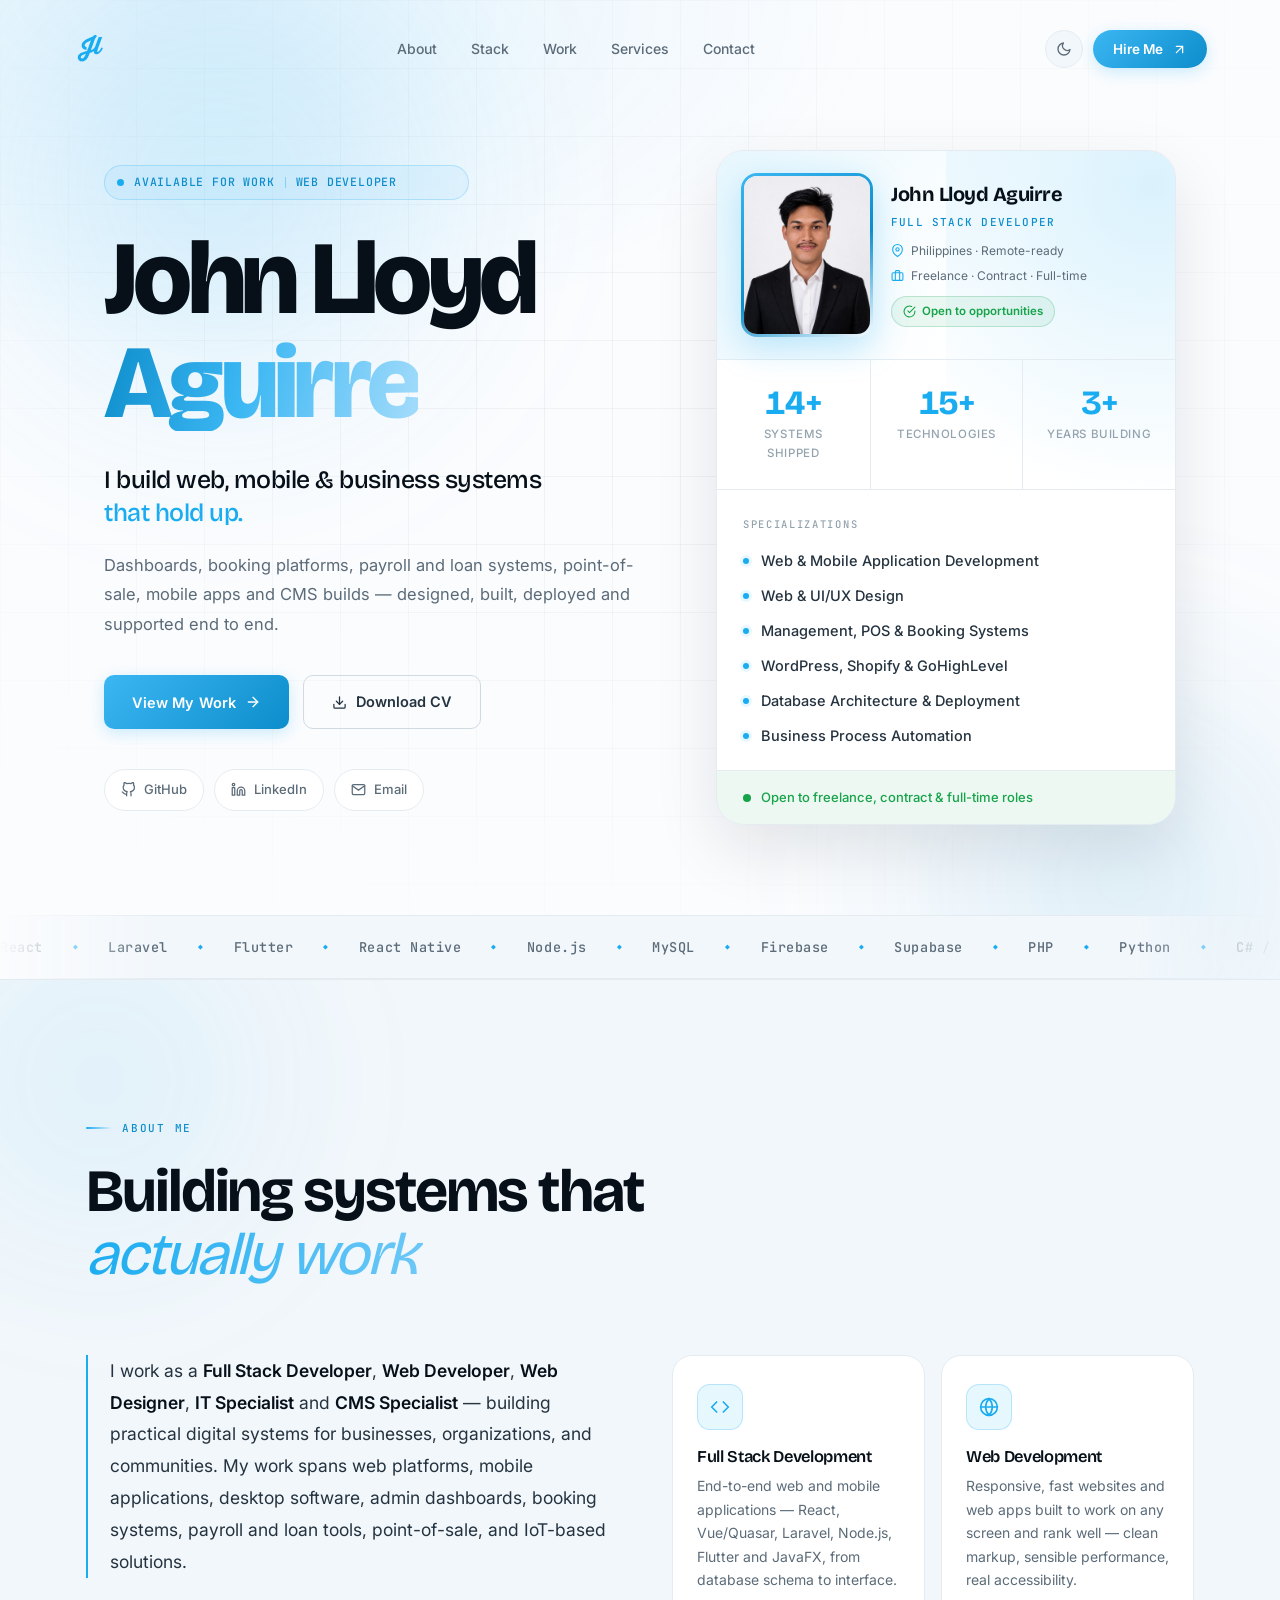
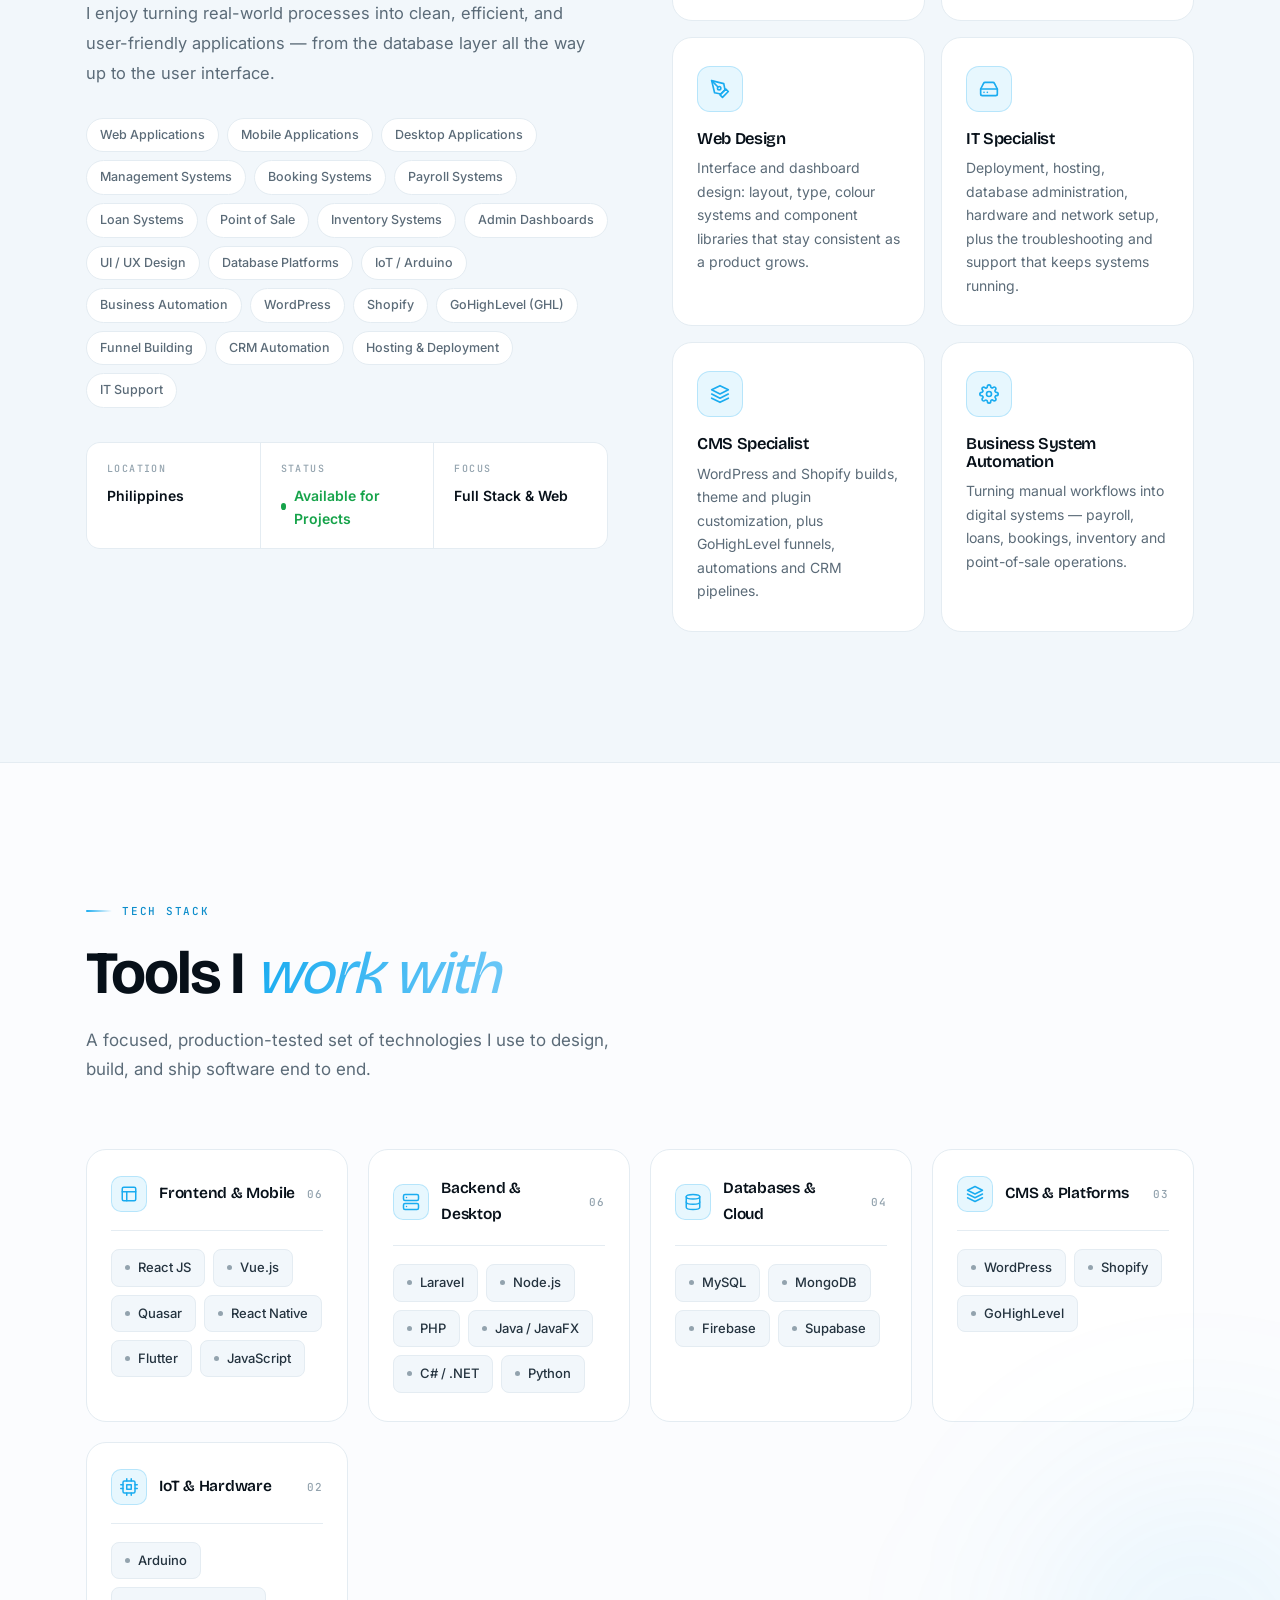
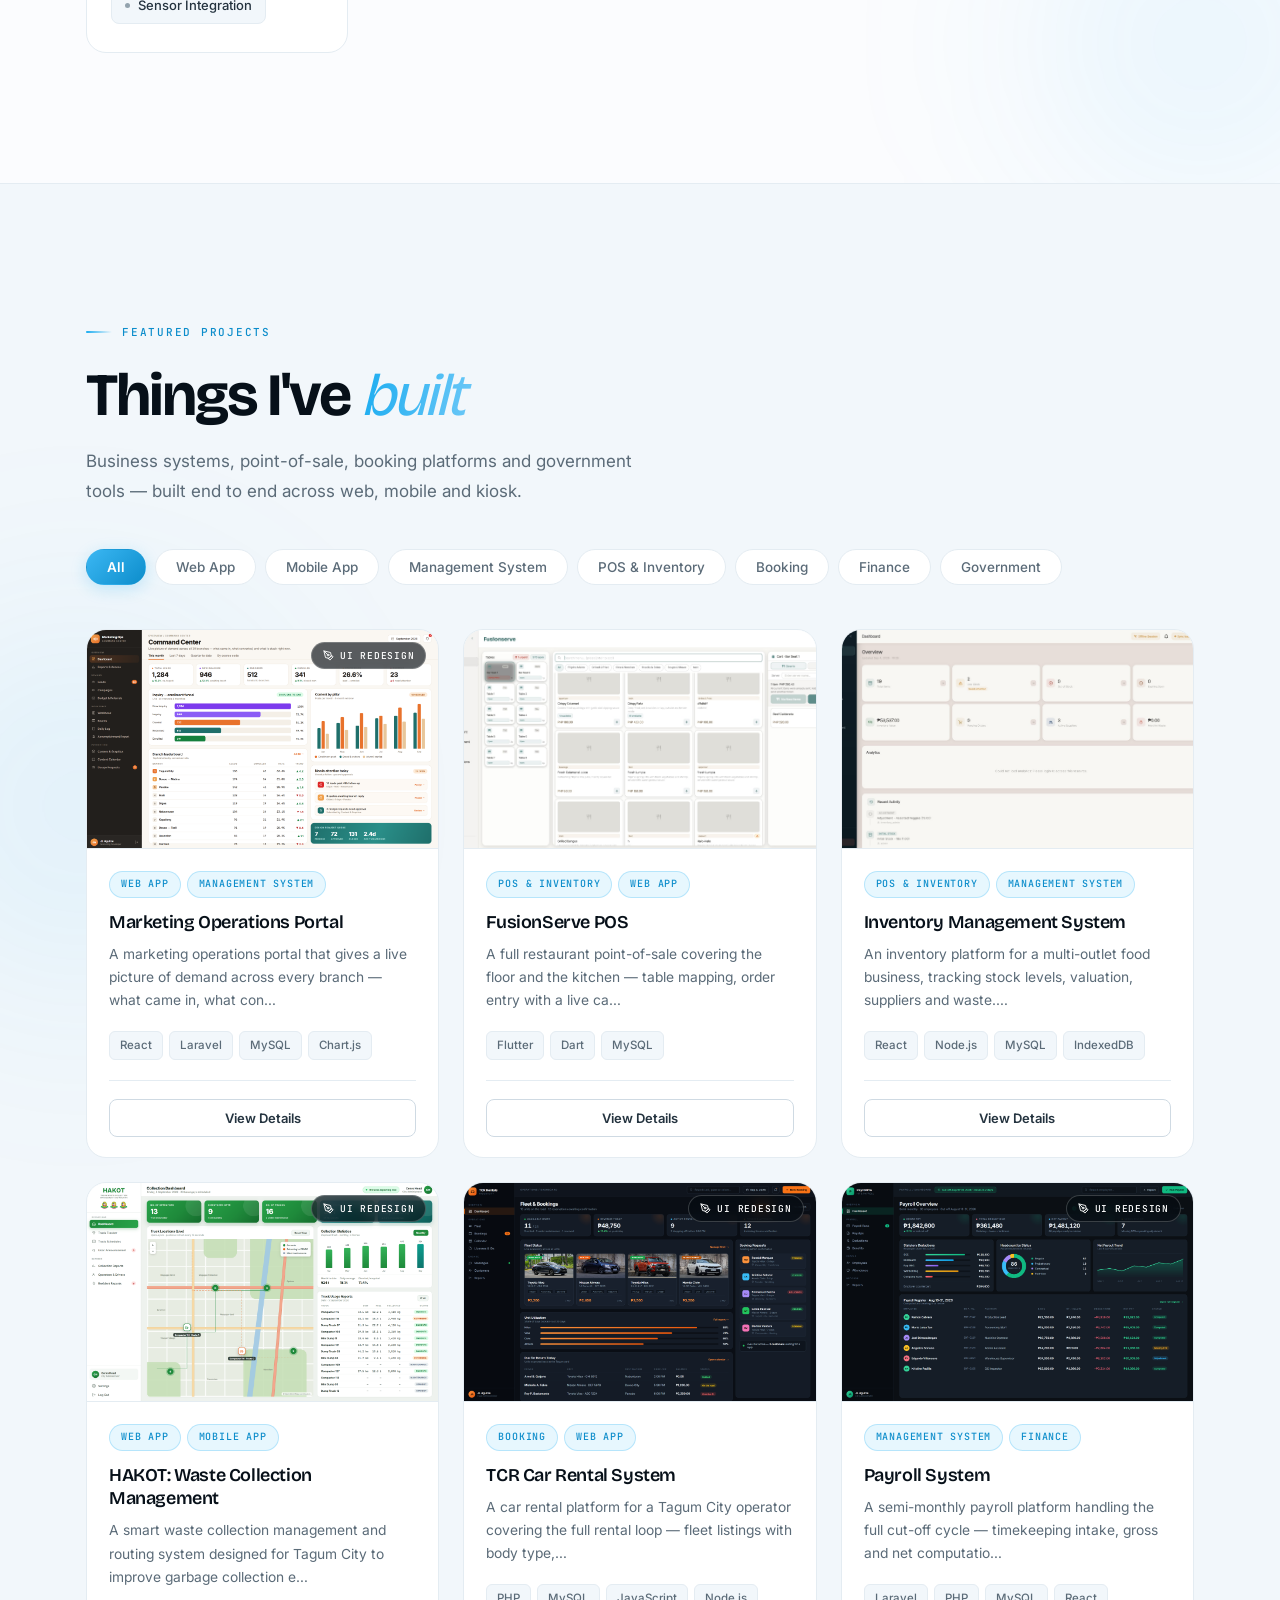
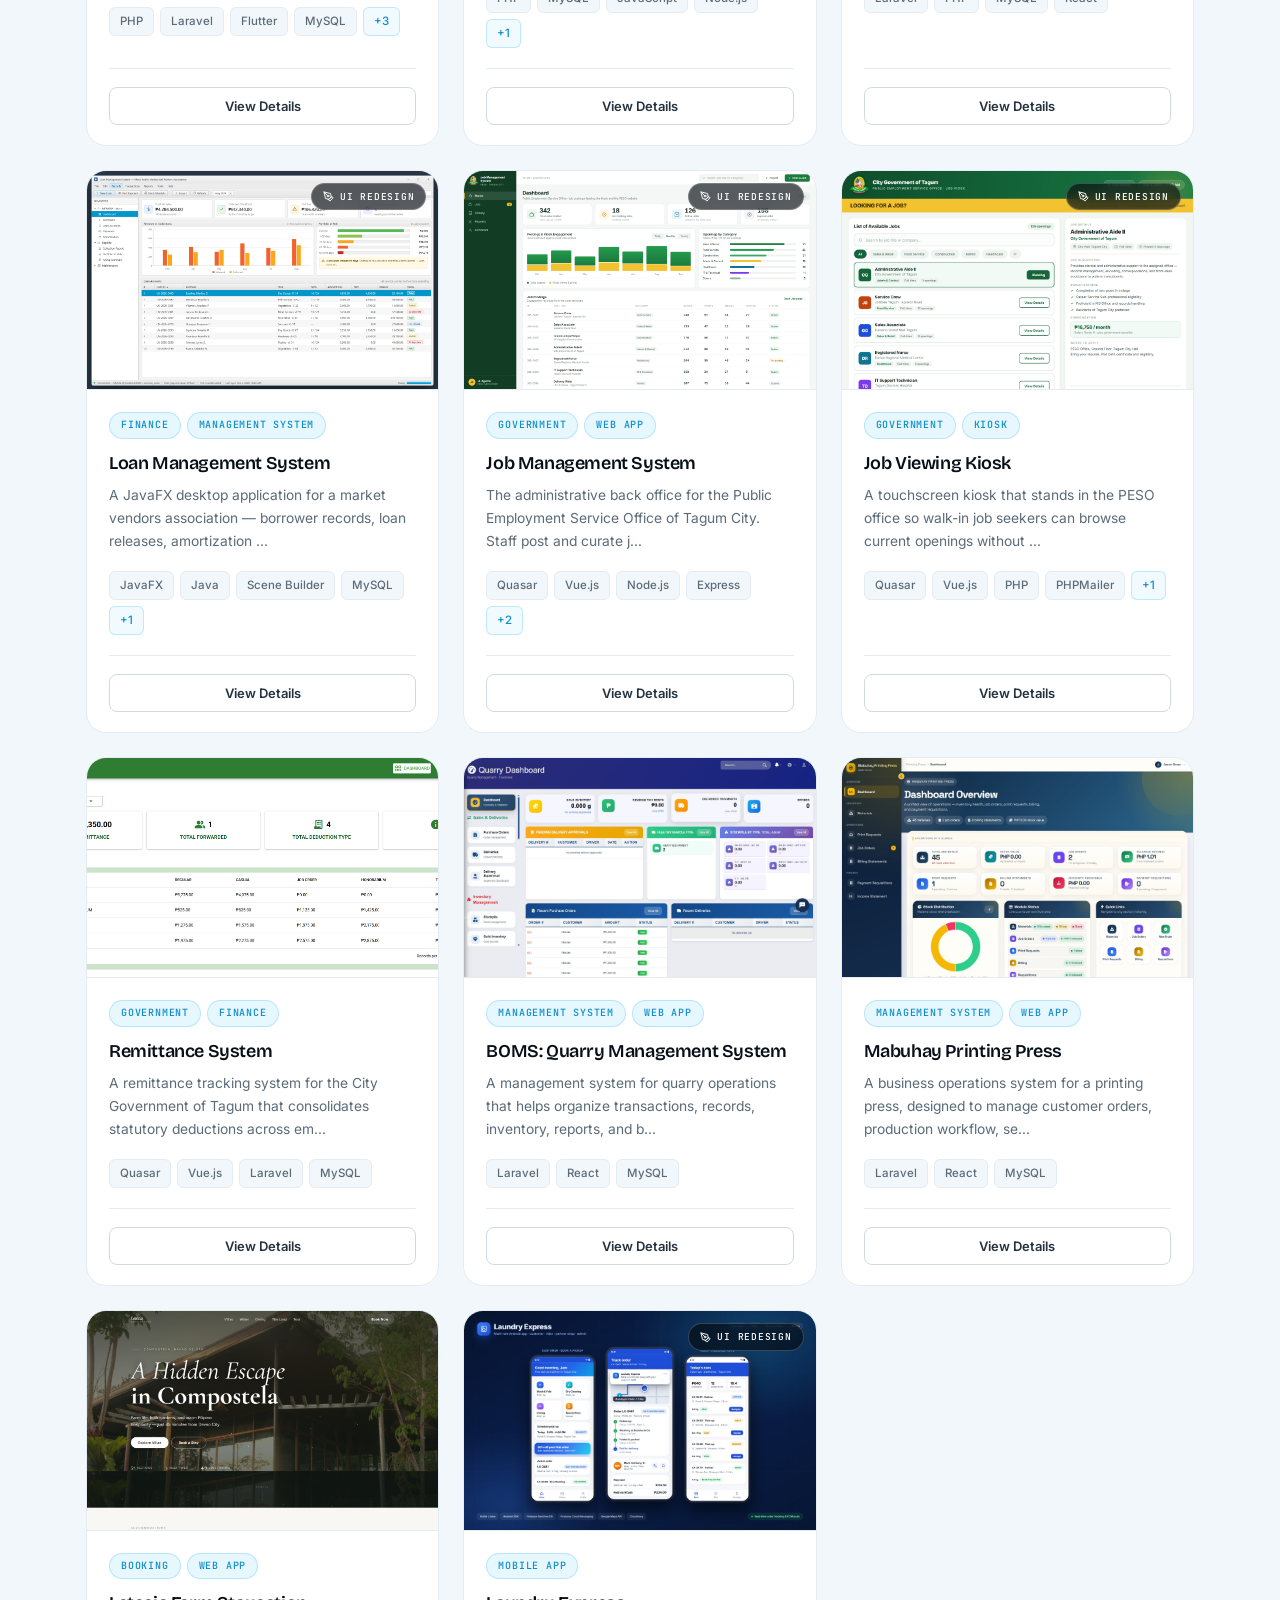
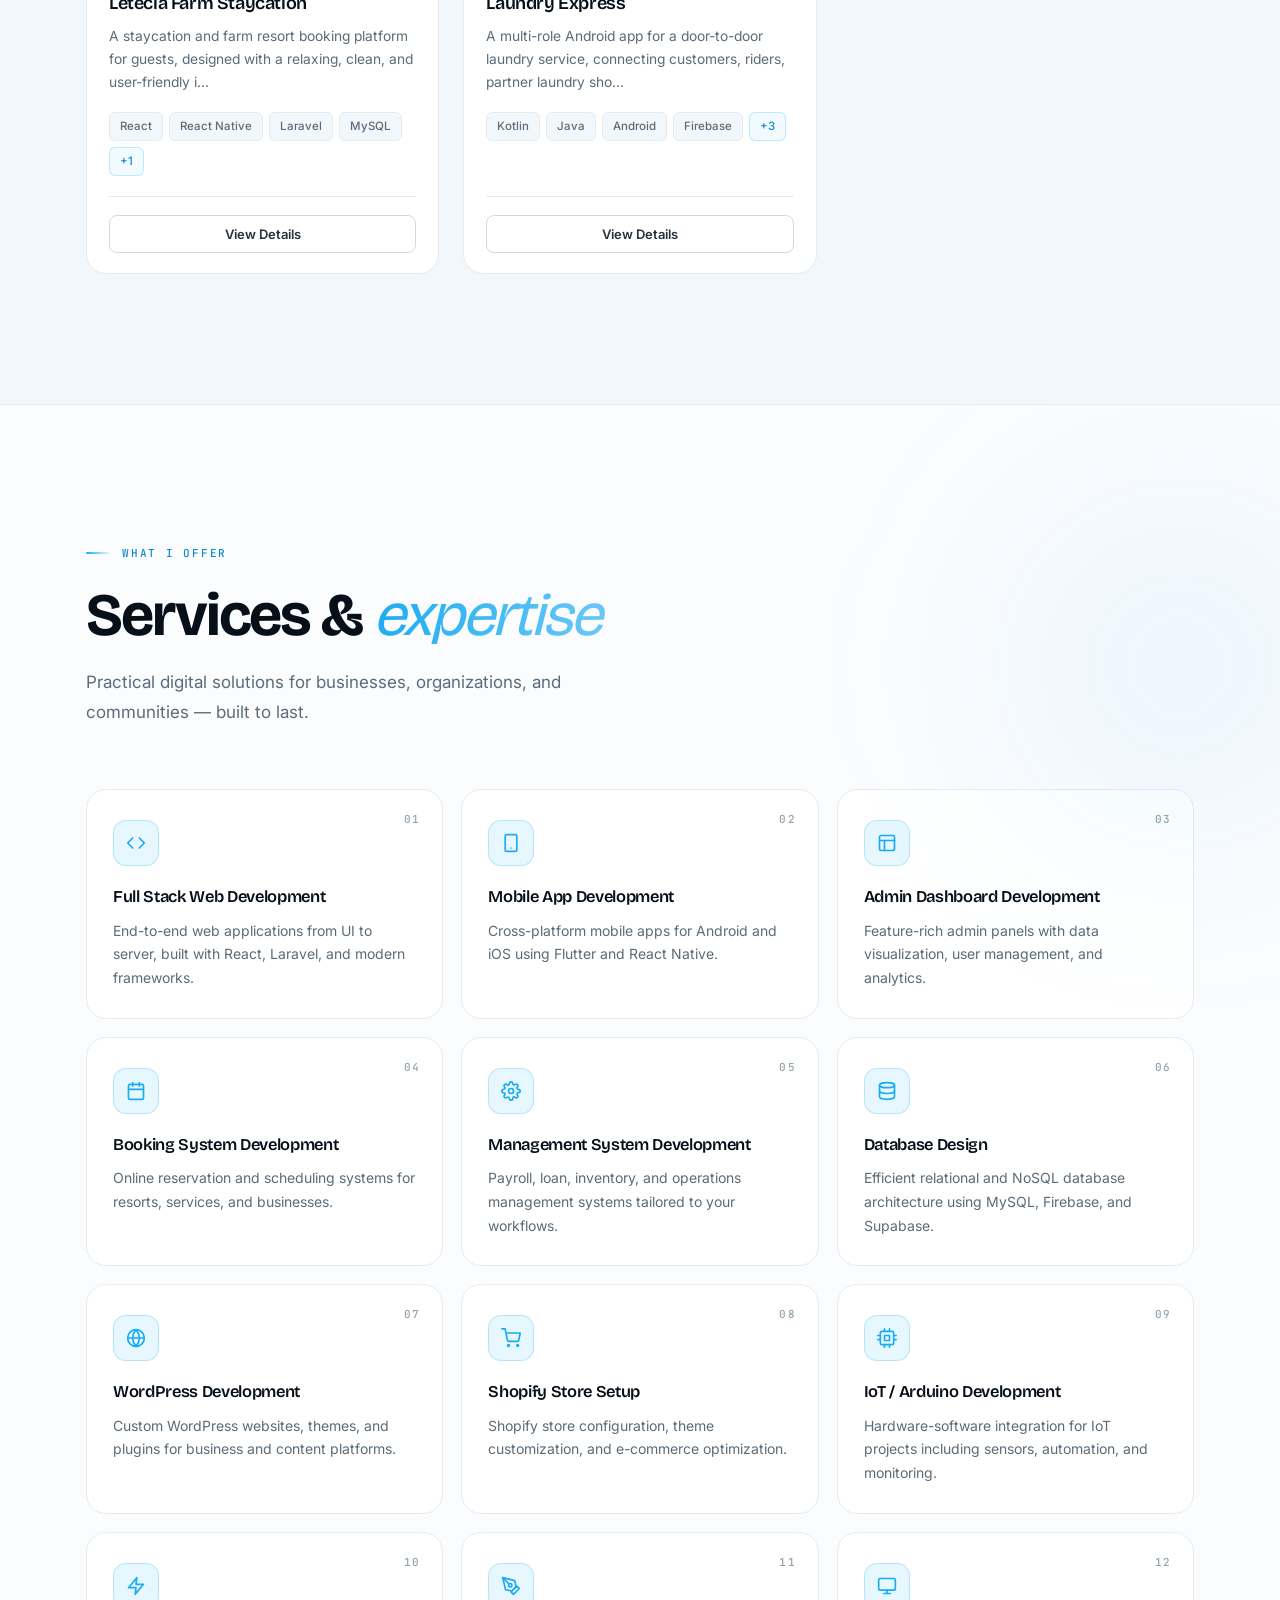
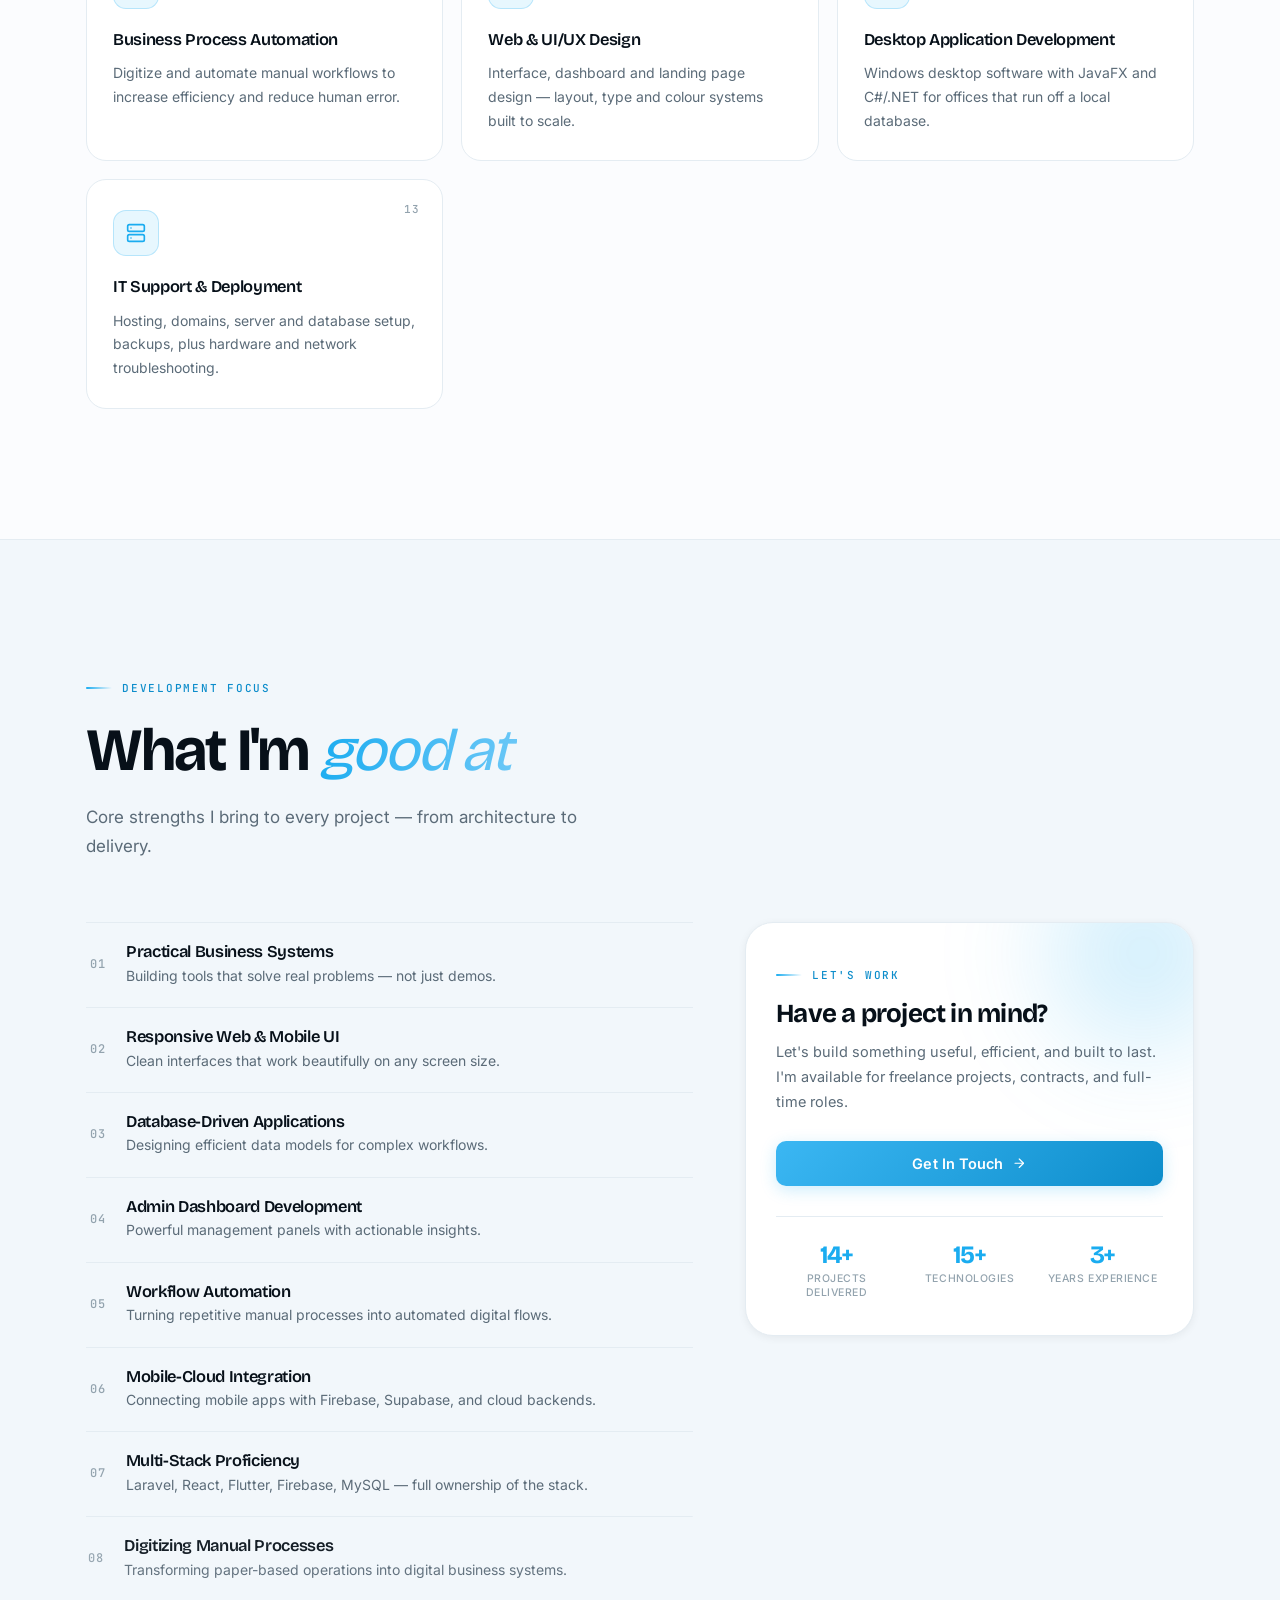
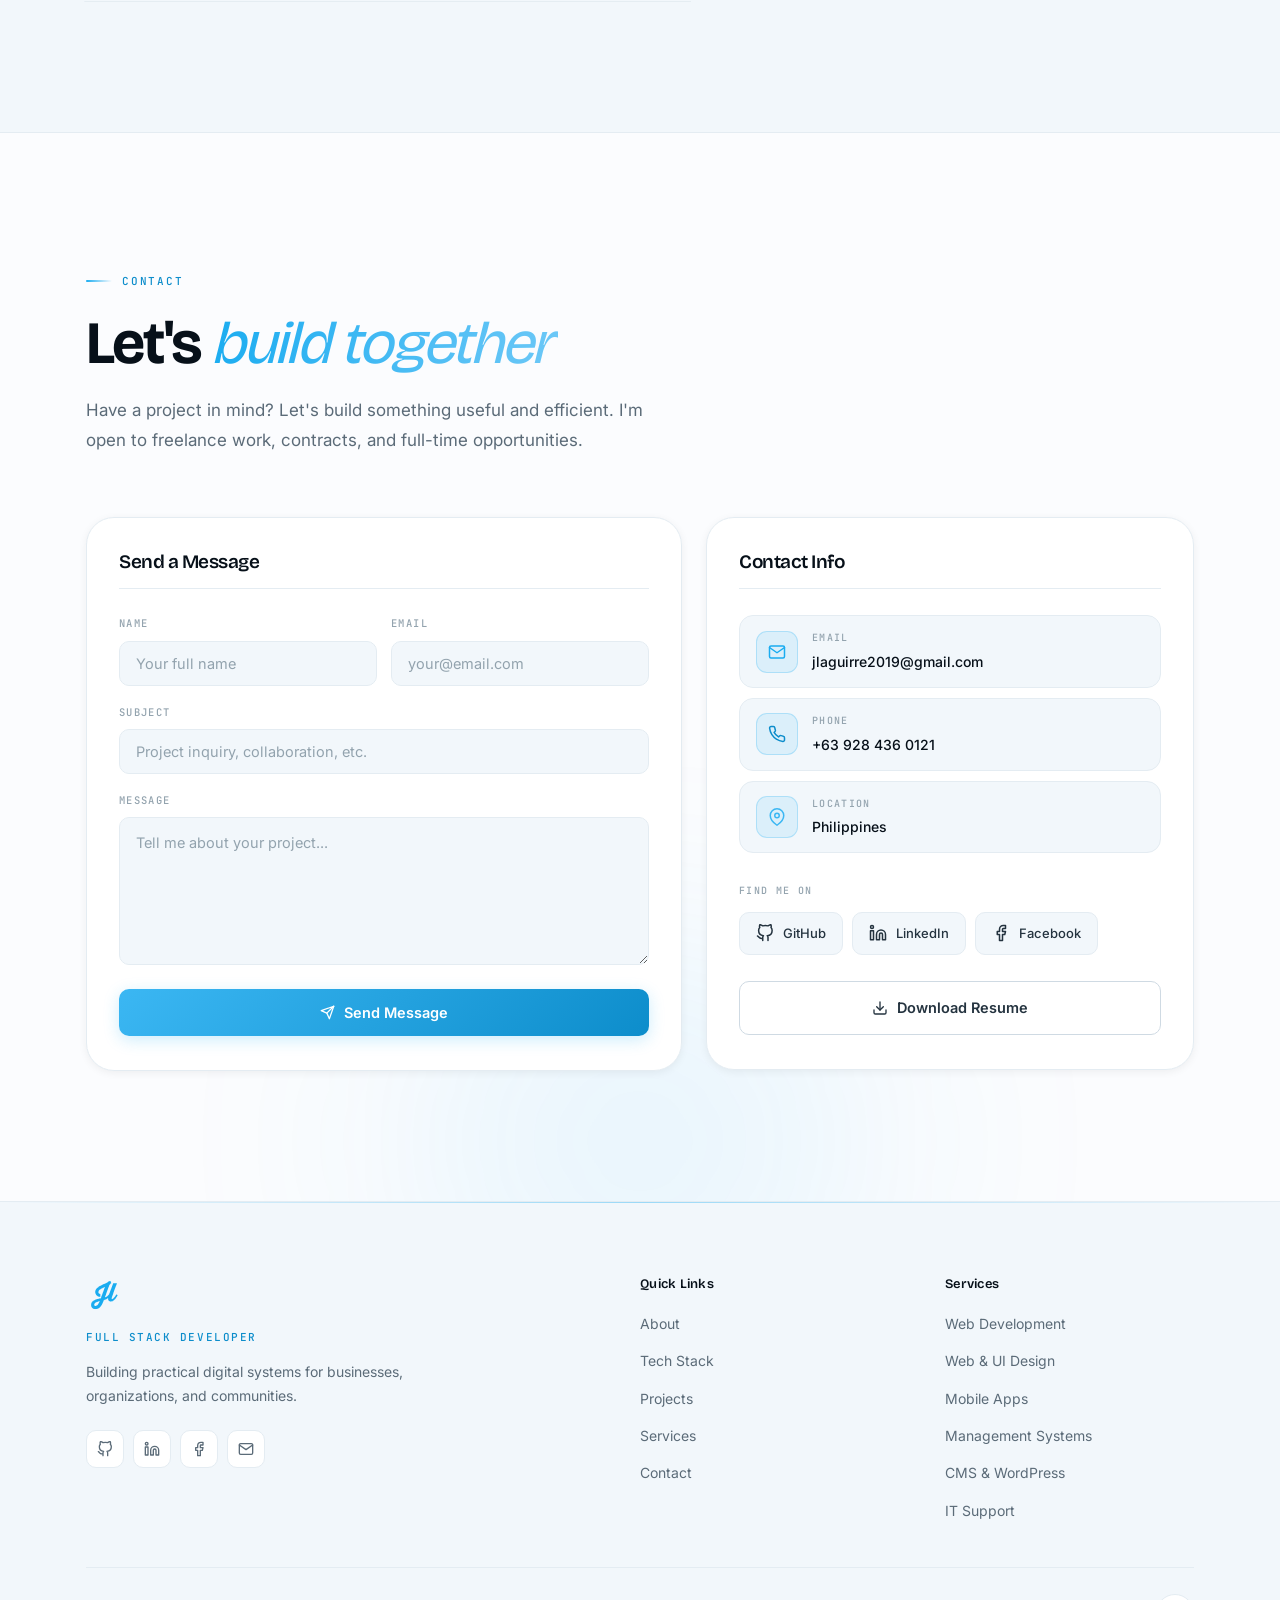
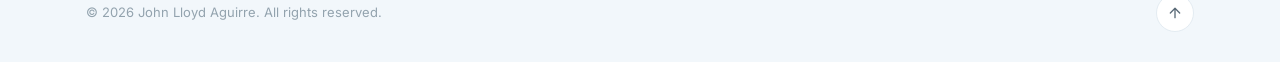
==== Portfolio/index.html @ 8357d4db "Updates" ====
<!doctype html>
<html lang="en">
  <head>
    <meta charset="UTF-8" />
    <meta name="viewport" content="width=device-width, initial-scale=1.0" />

    <link rel="icon" type="image/svg+xml" href="/Portfolio/icon.svg" />
    <link rel="icon" type="image/png" href="/Portfolio/icon.png" />
    <link rel="apple-touch-icon" href="/Portfolio/icon.png" />

    <title>John Lloyd Aguirre | Full Stack Developer</title>
    <meta name="description" content="Full stack developer building web applications, mobile apps, management systems, and business automation with React, Laravel, Flutter, and MySQL." />
    <meta name="author" content="John Lloyd Aguirre" />
    <meta name="theme-color" content="#1aacf0" />

    <meta property="og:type" content="website" />
    <meta property="og:title" content="John Lloyd Aguirre | Full Stack Developer" />
    <meta property="og:description" content="I build web, mobile and business systems that ship and scale — dashboards, booking platforms, payroll and loan systems, and IoT solutions." />
    <meta property="og:image" content="https://zake-kurogane.github.io/Portfolio/icon.png" />

    <meta name="twitter:card" content="summary" />
    <meta name="twitter:title" content="John Lloyd Aguirre | Full Stack Developer" />
    <meta name="twitter:description" content="I build web, mobile and business systems that ship and scale." />

    <link rel="preconnect" href="https://fonts.googleapis.com" />
    <link rel="preconnect" href="https://fonts.gstatic.com" crossorigin />

    <!-- Apply the saved theme before first paint so a dark-mode visitor
         never sees a flash of the light palette. -->
    <script>
      (function () {
        try {
          var saved = localStorage.getItem('theme');
          var dark = saved
            ? saved === 'dark'
            : window.matchMedia('(prefers-color-scheme: dark)').matches;
          if (dark) document.documentElement.classList.add('dark');
        } catch (e) {}
      })();
    </script>
    <script type="module" crossorigin src="/Portfolio/assets/index-B5vJdZum.js"></script>
    <link rel="stylesheet" crossorigin href="/Portfolio/assets/index-BfPEyjx3.css">
  </head>
  <body>
    <div id="root"></div>
  </body>
</html>
---- Portfolio/assets/index-BfPEyjx3.css ----
@import "https://fonts.googleapis.com/css2?family=Bricolage+Grotesque:opsz,wght@12..96,300;12..96,400;12..96,500;12..96,600;12..96,700;12..96,800&family=Inter:wght@300;400;500;600;700&family=JetBrains+Mono:wght@400;500&display=swap";*,:before,:after{box-sizing:border-box;margin:0;padding:0}:root{--brand-50:#ecf8fe;--brand-100:#d2eefd;--brand-200:#a5dcfb;--brand-300:#6dc8f7;--brand-400:#3bb7f3;--brand-500:#1aacf0;--brand-600:#0d8dcb;--brand-700:#0c70a3;--brand-800:#0e5b83;--brand-900:#114b6c;--brand:var(--brand-500);--bg:#fbfcfe;--bg-alt:#f2f7fb;--bg-card:#fff;--bg-subtle:#eaf2f8;--bg-ink:#071019;--ink-900:#071019;--ink-700:#24333f;--ink-500:#5b6b78;--ink-300:#93a3ae;--ink-100:#cfdae2;--border:#e4ecf2;--border-mid:#cfdae3;--accent:var(--brand-600);--accent-soft:var(--brand-50);--success:#16a34a;--success-bg:#16a34a14;--success-border:#16a34a38;--danger:#dc2626;--shadow-xs:0 1px 2px #0710190d;--shadow-sm:0 2px 8px #0710190f;--shadow-md:0 10px 30px #07101914;--shadow-lg:0 24px 64px #0710191a;--shadow-xl:0 40px 96px #0710191f;--glow-sm:0 4px 16px #1aacf038;--glow-md:0 10px 34px #1aacf047;--glow-lg:0 20px 64px #1aacf04d;--brand-a06:#1aacf00f;--brand-a10:#1aacf01a;--brand-a16:#1aacf029;--brand-a24:#1aacf03d;--brand-a40:#1aacf066;--grid-line:#0710190b;--radius-sm:10px;--radius:14px;--radius-lg:20px;--radius-xl:28px;--ease-out:cubic-bezier(.22, 1, .36, 1);--nav-h:72px}html.dark{--bg:#060b11;--bg-alt:#0a1119;--bg-card:#0e1722;--bg-subtle:#131e2b;--bg-ink:#f2f8fc;--ink-900:#eef6fb;--ink-700:#c3d2de;--ink-500:#8a9bab;--ink-300:#5d6f7f;--ink-100:#2a3844;--border:#1a2734;--border-mid:#26374a;--accent:var(--brand-400);--accent-soft:#1aacf01a;--success:#4ade80;--success-bg:#4ade801a;--success-border:#4ade803d;--danger:#f87171;--shadow-xs:0 1px 2px #0006;--shadow-sm:0 2px 10px #00000073;--shadow-md:0 10px 34px #00000080;--shadow-lg:0 24px 68px #00000094;--shadow-xl:0 40px 100px #000000a8;--glow-sm:0 4px 18px #1aacf047;--glow-md:0 10px 38px #1aacf057;--glow-lg:0 24px 76px #1aacf061;--grid-line:#96cdf00e}html{scroll-behavior:smooth;--lightningcss-light:initial;--lightningcss-dark: ;color-scheme:light;scroll-padding-top:96px}html.dark{--lightningcss-light: ;--lightningcss-dark:initial;color-scheme:dark}body{background-color:var(--bg);color:var(--ink-700);-webkit-font-smoothing:antialiased;-moz-osx-font-smoothing:grayscale;font-family:Inter,system-ui,sans-serif;line-height:1.65;overflow-x:hidden}h1,h2,h3,h4,h5{color:var(--ink-900);letter-spacing:-.03em;font-family:Bricolage Grotesque,system-ui,sans-serif;line-height:1.06}a{color:inherit}::-webkit-scrollbar{width:9px;height:9px}::-webkit-scrollbar-track{background:var(--bg-alt)}::-webkit-scrollbar-thumb{background:var(--border-mid);border:2px solid var(--bg-alt);border-radius:99px}::-webkit-scrollbar-thumb:hover{background:var(--brand-500)}::selection{background:var(--brand-a24);color:var(--ink-900)}:focus-visible{outline:2px solid var(--brand-500);outline-offset:3px;border-radius:4px}section{padding:130px 0;position:relative}.container{max-width:1180px;margin:0 auto;padding:0 36px}.eyebrow{letter-spacing:.16em;text-transform:uppercase;color:var(--brand-600);align-items:center;gap:10px;margin-bottom:22px;font-family:JetBrains Mono,monospace;font-size:11px;font-weight:500;display:inline-flex}html.dark .eyebrow{color:var(--brand-300)}.eyebrow:before{content:"";background:linear-gradient(90deg, var(--brand-500), transparent);border-radius:2px;flex-shrink:0;width:26px;height:2px;display:block}.section-title{color:var(--ink-900);letter-spacing:-.035em;margin-bottom:20px;font-size:clamp(36px,5vw,60px);font-weight:700}.section-title em{background:linear-gradient(100deg, var(--brand-500), var(--brand-300));-webkit-text-fill-color:transparent;-webkit-background-clip:text;background-clip:text;margin-right:-.12em;padding-right:.12em;font-style:italic;font-weight:400}.section-desc{color:var(--ink-500);max-width:560px;font-size:17px;line-height:1.75}.card{background:var(--bg-card);border:1px solid var(--border);border-radius:var(--radius-lg);transition:box-shadow .35s var(--ease-out), border-color .35s var(--ease-out), transform .35s var(--ease-out)}.card:hover{box-shadow:var(--shadow-lg);border-color:var(--brand-a24);transform:translateY(-4px)}.glass-card{background:var(--bg-card);border:1px solid var(--border);border-radius:var(--radius-lg);box-shadow:var(--shadow-sm);position:relative}html.dark .glass-card{background:linear-gradient(160deg, #1aacf00d, transparent 45%), var(--bg-card)}.btn-primary{background:linear-gradient(135deg, var(--brand-400), var(--brand-600));color:#fff;letter-spacing:.005em;border-radius:var(--radius-sm);cursor:pointer;box-shadow:var(--glow-sm);transition:transform .28s var(--ease-out), box-shadow .28s var(--ease-out);border:0;justify-content:center;align-items:center;gap:9px;padding:14px 28px;font-family:Inter,sans-serif;font-size:14.5px;font-weight:600;text-decoration:none;display:inline-flex;position:relative;overflow:hidden}.btn-primary:after{content:"";transition:transform .7s var(--ease-out);background:linear-gradient(115deg,#0000 30%,#ffffff59 50%,#0000 70%);position:absolute;inset:0;transform:translate(-120%)}.btn-primary>*{z-index:1;position:relative}.btn-primary:hover{box-shadow:var(--glow-md);transform:translateY(-2px)}.btn-primary:hover:after{transform:translate(120%)}.btn-primary:active{transform:translateY(0)}.btn-primary:disabled{opacity:.6;cursor:not-allowed;transform:none}.btn-outline{color:var(--ink-700);border:1px solid var(--border-mid);border-radius:var(--radius-sm);cursor:pointer;transition:color .25s, border-color .25s, background .25s, transform .25s var(--ease-out);background:0 0;justify-content:center;align-items:center;gap:9px;padding:14px 28px;font-family:Inter,sans-serif;font-size:14.5px;font-weight:600;text-decoration:none;display:inline-flex}.btn-outline:hover{border-color:var(--brand-500);color:var(--brand-600);background:var(--brand-a06);transform:translateY(-2px)}html.dark .btn-outline:hover{color:var(--brand-300)}.chip{color:var(--ink-500);background:var(--bg-alt);border:1px solid var(--border);transition:all .25s var(--ease-out);border-radius:99px;align-items:center;gap:7px;padding:7px 14px;font-size:12.5px;font-weight:500;display:inline-flex}.chip:hover{color:var(--brand-600);border-color:var(--brand-a40);background:var(--brand-a06)}html.dark .chip:hover{color:var(--brand-300)}.bg-grid{background-image:linear-gradient(var(--grid-line) 1px, transparent 1px), linear-gradient(90deg, var(--grid-line) 1px, transparent 1px);pointer-events:none;background-size:68px 68px;position:absolute;inset:0;-webkit-mask-image:radial-gradient(70% 60% at 50% 40%,#000 20%,#0000 100%);mask-image:radial-gradient(70% 60% at 50% 40%,#000 20%,#0000 100%)}.bg-orb{filter:blur(90px);opacity:.5;pointer-events:none;background:radial-gradient(circle, var(--brand-a40), transparent 70%);border-radius:50%;position:absolute}html.dark .bg-orb{opacity:.4}@media (prefers-reduced-motion:reduce){html{scroll-behavior:auto}*,:before,:after{transition-duration:.01ms!important;animation-duration:.01ms!important;animation-iteration-count:1!important}}@media (width<=1024px){section{padding:100px 0}}@media (width<=768px){section{padding:80px 0}.container{padding:0 20px}.btn-primary,.btn-outline{padding:13px 24px;font-size:14px}}.navbar{z-index:200;transition:padding .4s var(--ease-out);padding:18px 0 0;position:fixed;top:0;left:0;right:0}.navbar--scrolled{padding-top:10px}.navbar__inner{max-width:1180px;height:62px;transition:background .4s var(--ease-out), border-color .4s var(--ease-out), box-shadow .4s var(--ease-out), max-width .4s var(--ease-out), height .4s var(--ease-out);border:1px solid #0000;border-radius:999px;align-items:center;gap:20px;margin:0 auto;padding:0 22px;display:flex}.navbar--scrolled .navbar__inner{background:color-mix(in srgb, var(--bg) 78%, transparent);-webkit-backdrop-filter:blur(18px)saturate(180%);backdrop-filter:blur(18px)saturate(180%);border-color:var(--border);max-width:1080px;height:58px;box-shadow:var(--shadow-md)}.navbar__logo{flex-shrink:0;align-items:center;text-decoration:none;display:flex;position:relative}.navbar__logo-img{width:auto;height:34px;transition:transform .4s var(--ease-out);position:relative}.navbar__logo:hover .navbar__logo-img{transform:scale(1.07)rotate(-3deg)}.navbar__logo-glow{background:radial-gradient(circle, var(--brand-a24), transparent 70%);opacity:0;transition:opacity .4s var(--ease-out);border-radius:50%;position:absolute;inset:-10px}.navbar__logo:hover .navbar__logo-glow{opacity:1}.navbar__links{align-items:center;gap:4px;margin:0 auto;list-style:none;display:flex;position:relative}.navbar__pill{background:var(--brand-a10);border:1px solid var(--brand-a24);opacity:0;pointer-events:none;border-radius:99px;height:34px;position:absolute;top:0;left:0}.navbar__link{color:var(--ink-500);border-radius:99px;padding:7px 15px;font-size:14px;font-weight:500;text-decoration:none;transition:color .28s;display:block;position:relative}.navbar__link:hover{color:var(--ink-900)}.navbar__link.is-active{color:var(--brand-600);font-weight:600}html.dark .navbar__link.is-active{color:var(--brand-300)}.navbar__actions{flex-shrink:0;align-items:center;gap:10px;display:flex}.navbar__theme-toggle{background:var(--bg-alt);width:38px;height:38px;color:var(--ink-500);border:1px solid var(--border);cursor:pointer;transition:all .28s var(--ease-out);border-radius:50%;justify-content:center;align-items:center;gap:8px;display:inline-flex}.navbar__theme-toggle:hover{color:var(--brand-500);border-color:var(--brand-a40);background:var(--brand-a06);transform:rotate(-18deg)}.navbar__theme-toggle--wide{border-radius:var(--radius-sm);width:auto;height:46px;padding:0 20px;font-family:Inter,sans-serif;font-size:14px;font-weight:600}.navbar__theme-toggle--wide:hover{transform:none}.navbar__cta{border-radius:999px;height:38px;padding:0 20px;font-size:13.5px}.navbar__hamburger{background:var(--bg-alt);width:38px;height:38px;color:var(--ink-900);border:1px solid var(--border);cursor:pointer;border-radius:50%;justify-content:center;align-items:center;display:none}.navbar__progress{transform-origin:0;background:linear-gradient(90deg, var(--brand-600), var(--brand-400), var(--brand-200));width:100%;height:3px;box-shadow:0 0 12px var(--brand-a40);opacity:0;pointer-events:none;transition:opacity .3s;position:fixed;top:0;left:0;transform:scaleX(0)}.navbar--scrolled .navbar__progress{opacity:1}.navbar__mobile{z-index:190;background:var(--bg);-webkit-backdrop-filter:blur(20px);backdrop-filter:blur(20px);flex-direction:column;justify-content:center;gap:40px;padding:100px 28px 40px;display:flex;position:fixed;inset:0}.navbar__mobile:before{content:"";background:radial-gradient(circle, var(--brand-a16), transparent 70%);filter:blur(60px);pointer-events:none;border-radius:50%;width:70vw;height:70vw;position:absolute;top:-20%;right:-20%}.navbar__mobile-links{flex-direction:column;gap:6px;display:flex;position:relative}.navbar__mobile-link{letter-spacing:-.03em;color:var(--ink-900);border-bottom:1px solid var(--border);align-items:baseline;gap:16px;padding:14px 0;font-family:Bricolage Grotesque,sans-serif;font-size:34px;font-weight:600;text-decoration:none;display:flex}.navbar__mobile-link.is-active{color:var(--brand-500)}.navbar__mobile-num{color:var(--brand-500);letter-spacing:.1em;font-family:JetBrains Mono,monospace;font-size:12px;font-weight:500}.navbar__mobile-bottom{align-items:stretch;gap:12px;display:flex;position:relative}.navbar__mobile-bottom .btn-primary{height:46px}@media (width<=980px){.navbar__links{display:none}.navbar__hamburger{display:inline-flex}.navbar__cta{display:none}.navbar__inner{justify-content:space-between}.navbar__actions{margin-left:auto}}@media (width<=480px){.navbar__mobile-link{font-size:28px}}.hero{background:radial-gradient(ellipse 90% 60% at 15% 0%, var(--brand-a10), transparent 60%), var(--bg);flex-direction:column;justify-content:center;min-height:100vh;padding:150px 0 0;display:flex;position:relative;overflow:hidden}.hero__orb{will-change:transform}.hero__orb--a{width:620px;height:620px;top:-12%;left:-8%}.hero__orb--b{background:radial-gradient(circle,#0d8dcb52,#0000 70%);width:560px;height:560px;bottom:-18%;right:-10%}.hero__container{z-index:2;flex:1;grid-template-columns:1.08fr .92fr;align-items:center;gap:72px;padding-bottom:90px;display:grid;position:relative}.hero__badge{letter-spacing:.07em;text-transform:uppercase;color:var(--brand-600);background:var(--brand-a06);border:1px solid var(--brand-a24);border-radius:99px;align-items:center;gap:10px;margin-bottom:30px;padding:7px 16px 7px 12px;font-family:JetBrains Mono,monospace;font-size:11.5px;font-weight:500;display:inline-flex}html.dark .hero__badge{color:var(--brand-300)}.hero__badge-dot{background:var(--brand-500);width:7px;height:7px;box-shadow:0 0 0 0 var(--brand-a40);border-radius:50%;animation:2.2s infinite heroPulse}@keyframes heroPulse{0%{box-shadow:0 0 #1aacf08c}70%{box-shadow:0 0 0 9px #1aacf000}to{box-shadow:0 0 #1aacf000}}.hero__badge-sep{background:var(--brand-a40);width:1px;height:11px}.hero__badge-role{place-items:center start;display:grid}.hero__badge-role>*{white-space:nowrap;grid-area:1/1}.hero__badge-role-ghost{visibility:hidden;pointer-events:none}.hero__name{letter-spacing:-.045em;margin-bottom:26px;font-size:clamp(52px,8.2vw,104px);font-weight:800;line-height:.94}.hero__line{padding-bottom:.06em;display:block;overflow:hidden}.hero__word{display:inline-block}.hero__word--brand{background:linear-gradient(105deg, var(--brand-600), var(--brand-400) 45%, var(--brand-200));-webkit-text-fill-color:transparent;-webkit-background-clip:text;background-clip:text}.hero__role{color:var(--ink-900);letter-spacing:-.02em;max-width:30ch;margin-bottom:20px;font-family:Bricolage Grotesque,sans-serif;font-size:clamp(19px,2.2vw,25px);font-weight:500;line-height:1.35}.hero__role-accent{color:var(--brand-500)}.hero__desc{color:var(--ink-500);max-width:54ch;margin-bottom:36px;font-size:16.5px;line-height:1.78}.hero__actions{flex-wrap:wrap;gap:14px;margin-bottom:40px;display:flex}.hero__social-row{flex-wrap:wrap;align-items:center;gap:10px;display:flex}.hero__social-link{color:var(--ink-500);background:var(--bg-card);border:1px solid var(--border);transition:all .28s var(--ease-out);border-radius:99px;align-items:center;gap:8px;padding:9px 16px;font-size:13px;font-weight:500;text-decoration:none;display:inline-flex}.hero__social-link:hover{color:var(--brand-600);border-color:var(--brand-a40);box-shadow:var(--glow-sm);transform:translateY(-2px)}html.dark .hero__social-link:hover{color:var(--brand-300)}.hero__panel-wrap{perspective:1400px}.hero__panel{transform-style:preserve-3d;will-change:transform;background:var(--bg-card);border:1px solid var(--border);border-radius:var(--radius-xl);box-shadow:var(--shadow-lg);position:relative;overflow:hidden}.hero__panel:before{content:"";background:radial-gradient(circle, var(--brand-a16), transparent 65%);pointer-events:none;width:90%;height:130%;position:absolute;top:-60%;right:-40%}.hero__profile{border-bottom:1px solid var(--border);background:linear-gradient(120deg, var(--brand-a10), transparent 60%);align-items:center;gap:18px;padding:22px 24px;display:flex;position:relative}.hero__portrait{background:linear-gradient(150deg, var(--brand-400), var(--brand-600) 55%, transparent);width:132px;height:164px;box-shadow:var(--glow-md);border-radius:16px;flex-shrink:0;padding:3px;position:relative}.hero__portrait img{object-fit:cover;object-position:50% 18%;background:var(--bg-alt);border-radius:13px;width:100%;height:100%;display:block}.hero__profile-meta{flex-direction:column;gap:7px;min-width:0;display:flex}.hero__profile-name{color:var(--ink-900);letter-spacing:-.025em;font-family:Bricolage Grotesque,sans-serif;font-size:20px;font-weight:700;line-height:1.15}.hero__profile-role{letter-spacing:.11em;text-transform:uppercase;color:var(--brand-600);font-family:JetBrains Mono,monospace;font-size:11px;font-weight:500}html.dark .hero__profile-role{color:var(--brand-300)}.hero__profile-facts{flex-direction:column;gap:5px;margin-top:3px;display:flex}.hero__profile-fact{color:var(--ink-500);align-items:center;gap:7px;font-size:12px;display:flex}.hero__profile-fact svg{color:var(--brand-500);flex-shrink:0}.hero__profile-chip{color:var(--success);background:var(--success-bg);border:1px solid var(--success-border);border-radius:99px;align-self:flex-start;align-items:center;gap:6px;margin-top:4px;padding:5px 11px;font-size:11.5px;font-weight:600;display:inline-flex}.hero__stats{border-bottom:1px solid var(--border);grid-template-columns:repeat(3,1fr);display:grid;position:relative}.hero__stat{text-align:center;flex-direction:column;gap:5px;padding:26px 20px;transition:background .3s;display:flex}.hero__stat+.hero__stat{border-left:1px solid var(--border)}.hero__stat:hover{background:var(--brand-a06)}.hero__stat-num{letter-spacing:-.04em;color:var(--brand-500);font-variant-numeric:tabular-nums;font-family:Bricolage Grotesque,sans-serif;font-size:34px;font-weight:700;line-height:1}.hero__stat-label{letter-spacing:.05em;text-transform:uppercase;color:var(--ink-300);font-size:11.5px;font-weight:500}.hero__capabilities{padding:26px 26px 22px;position:relative}.hero__cap-label{letter-spacing:.16em;text-transform:uppercase;color:var(--ink-300);margin-bottom:16px;font-family:JetBrains Mono,monospace;font-size:10.5px;font-weight:500;display:block}.hero__cap-list{flex-direction:column;gap:11px;list-style:none;display:flex}.hero__cap-item{color:var(--ink-700);transition:color .25s ease, transform .25s var(--ease-out);align-items:center;gap:12px;font-size:14.5px;font-weight:500;display:flex}.hero__cap-item:hover{color:var(--brand-600);transform:translate(4px)}html.dark .hero__cap-item:hover{color:var(--brand-300)}.hero__cap-dot{background:var(--brand-500);width:6px;height:6px;box-shadow:0 0 0 3px var(--brand-a10);border-radius:50%;flex-shrink:0}.hero__availability{color:var(--success);background:var(--success-bg);border-top:1px solid var(--border);align-items:center;gap:10px;padding:16px 26px;font-size:13px;font-weight:500;display:flex;position:relative}.hero__avail-dot{background:var(--success);border-radius:50%;flex-shrink:0;width:8px;height:8px;animation:2s ease-in-out infinite heroBlink}@keyframes heroBlink{0%,to{opacity:1}50%{opacity:.35}}.hero__marquee{z-index:2;border-top:1px solid var(--border);border-bottom:1px solid var(--border);background:var(--bg-alt);padding:20px 0;position:relative;overflow:hidden;-webkit-mask-image:linear-gradient(90deg,#0000,#000 12% 88%,#0000);mask-image:linear-gradient(90deg,#0000,#000 12% 88%,#0000)}.hero__marquee-track{width:max-content;animation:38s linear infinite heroScroll;display:flex}.hero__marquee:hover .hero__marquee-track{animation-play-state:paused}@keyframes heroScroll{0%{transform:translate(0)}to{transform:translate(-50%)}}.hero__marquee-item{letter-spacing:.04em;color:var(--ink-500);white-space:nowrap;align-items:center;gap:30px;padding-right:30px;font-family:JetBrains Mono,monospace;font-size:13.5px;font-weight:500;display:inline-flex}.hero__marquee-sep{color:var(--brand-500);font-size:8px}@media (width<=1024px){.hero{min-height:auto;padding-top:130px}.hero__container{grid-template-columns:1fr;gap:52px;padding-bottom:64px}.hero__panel-wrap{perspective:none}.hero__panel{transform:none!important}.hero__desc,.hero__role{max-width:60ch}}@media (width<=560px){.hero__badge{flex-wrap:wrap;font-size:10.5px}.hero__stats{grid-template-columns:1fr}.hero__stat+.hero__stat{border-left:0;border-top:1px solid var(--border)}.hero__stat{text-align:left;flex-direction:row;justify-content:space-between;align-items:baseline;padding:18px 22px}.hero__stat-num{font-size:28px}.hero__actions{flex-wrap:nowrap;gap:10px}.hero__actions .btn-primary,.hero__actions .btn-outline{white-space:nowrap;flex:1;gap:7px;padding:13px 14px}}.about{background:var(--bg-alt);border-top:1px solid var(--border);position:relative;overflow:hidden}.about:before{content:"";background:radial-gradient(circle, var(--brand-a10), transparent 70%);filter:blur(70px);pointer-events:none;border-radius:50%;width:480px;height:480px;position:absolute;top:-140px;left:-140px}.about__header{max-width:640px;margin-bottom:68px;position:relative}.about__body{grid-template-columns:1fr 1fr;align-items:start;gap:64px;display:grid;position:relative}.about__paragraph{color:var(--ink-500);margin-bottom:20px;font-size:16.5px;line-height:1.82}.about__paragraph strong{color:var(--ink-900);font-weight:600}.about__text-block>.about__paragraph:first-child{border-left:2px solid var(--brand-500);color:var(--ink-700);padding-left:22px;font-size:17.5px}.about__tags{flex-wrap:wrap;gap:8px;margin:30px 0 34px;display:flex}.about__tag{color:var(--ink-500);background:var(--bg-card);border:1px solid var(--border);cursor:default;transition:all .25s var(--ease-out);border-radius:99px;align-items:center;padding:6px 13px;font-size:12.5px;font-weight:500;display:inline-flex}.about__tag:hover{color:var(--brand-600);border-color:var(--brand-a40);background:var(--brand-a06);transform:translateY(-2px)}html.dark .about__tag:hover{color:var(--brand-300)}.about__quick-info{background:var(--border);border:1px solid var(--border);border-radius:var(--radius);grid-template-columns:repeat(auto-fit,minmax(150px,1fr));gap:1px;display:grid;overflow:hidden}.about__info-item{background:var(--bg-card);flex-direction:column;gap:6px;padding:18px 20px;display:flex}.about__info-label{letter-spacing:.14em;text-transform:uppercase;color:var(--ink-300);font-family:JetBrains Mono,monospace;font-size:10px;font-weight:500}.about__info-value{color:var(--ink-900);align-items:center;gap:8px;font-size:14px;font-weight:600;display:flex}.about__info-value--available{color:var(--success)}.about__dot{background:var(--success);border-radius:50%;width:7px;height:7px;animation:2s ease-in-out infinite heroBlink}.about__highlights{grid-template-columns:repeat(2,1fr);gap:16px;display:grid}.about__highlight{background:var(--bg-card);border:1px solid var(--border);border-radius:var(--radius-lg);transition:transform .35s var(--ease-out), border-color .35s var(--ease-out), box-shadow .35s var(--ease-out);padding:28px 24px;position:relative;overflow:hidden}.about__highlight:before{content:"";background:linear-gradient(150deg, var(--brand-a10), transparent 55%);opacity:0;transition:opacity .35s var(--ease-out);position:absolute;inset:0}.about__highlight:hover{border-color:var(--brand-a24);box-shadow:var(--shadow-lg);transform:translateY(-5px)}.about__highlight:hover:before{opacity:1}.about__highlight-icon{width:46px;height:46px;color:var(--brand-500);background:var(--brand-a10);border:1px solid var(--brand-a24);transition:all .35s var(--ease-out);border-radius:13px;justify-content:center;align-items:center;margin-bottom:18px;display:inline-flex;position:relative}.about__highlight:hover .about__highlight-icon{background:linear-gradient(135deg, var(--brand-400), var(--brand-600));color:#fff;box-shadow:var(--glow-sm);border-color:#0000;transform:scale(1.06)rotate(-5deg)}.about__highlight-title{color:var(--ink-900);letter-spacing:-.02em;margin-bottom:9px;font-size:16.5px;font-weight:600;position:relative}.about__highlight-desc{color:var(--ink-500);font-size:14px;line-height:1.68;position:relative}@media (width<=1024px){.about__body{grid-template-columns:1fr;gap:48px}}@media (width<=640px){.about__highlights{grid-template-columns:1fr}.about__text-block>.about__paragraph:first-child{padding-left:18px;font-size:16.5px}}.stack{background:var(--bg);border-top:1px solid var(--border);position:relative;overflow:hidden}.stack:after{content:"";background:radial-gradient(circle, var(--brand-a10), transparent 70%);filter:blur(80px);pointer-events:none;border-radius:50%;width:520px;height:520px;position:absolute;bottom:-120px;right:-180px}.stack__header{max-width:640px;margin-bottom:64px;position:relative}.stack__grid{grid-template-columns:repeat(auto-fit,minmax(260px,1fr));gap:20px;display:grid;position:relative}.stack__category{background:var(--bg-card);border:1px solid var(--border);border-radius:var(--radius-lg);transition:transform .35s var(--ease-out), border-color .35s var(--ease-out), box-shadow .35s var(--ease-out);padding:26px 24px 28px;position:relative}.stack__category:before{content:"";background:linear-gradient(180deg, var(--brand-400), var(--brand-600));transform-origin:50% 0;width:2px;transition:transform .4s var(--ease-out);border-radius:2px;position:absolute;top:22px;bottom:22px;left:0;transform:scaleY(0)}.stack__category:hover{border-color:var(--brand-a24);box-shadow:var(--shadow-lg);transform:translateY(-5px)}.stack__category:hover:before{transform:scaleY(1)}.stack__cat-head{border-bottom:1px solid var(--border);align-items:center;gap:12px;margin-bottom:18px;padding-bottom:18px;display:flex}.stack__cat-icon{width:36px;height:36px;color:var(--brand-500);background:var(--brand-a10);border:1px solid var(--brand-a24);transition:all .35s var(--ease-out);border-radius:10px;flex-shrink:0;justify-content:center;align-items:center;display:inline-flex}.stack__category:hover .stack__cat-icon{background:linear-gradient(135deg, var(--brand-400), var(--brand-600));color:#fff;box-shadow:var(--glow-sm);border-color:#0000}.stack__cat-label{color:var(--ink-900);letter-spacing:-.015em;font-family:Bricolage Grotesque,sans-serif;font-size:15.5px;font-weight:600}.stack__cat-count{color:var(--ink-300);letter-spacing:.08em;margin-left:auto;font-family:JetBrains Mono,monospace;font-size:11px;font-weight:500}.stack__badges{flex-wrap:wrap;gap:8px;display:flex}.stack__badge{background:var(--bg-alt);border:1px solid var(--border);cursor:default;transition:all .25s var(--ease-out);border-radius:8px;align-items:center;gap:8px;padding:7px 13px;display:inline-flex}.stack__badge:hover{border-color:var(--brand-a40);background:var(--brand-a06);box-shadow:var(--glow-sm);transform:translateY(-2px)}.stack__badge-dot{background:var(--ink-300);border-radius:50%;flex-shrink:0;width:5px;height:5px;transition:background .25s,box-shadow .25s}.stack__badge:hover .stack__badge-dot{background:var(--brand-500);box-shadow:0 0 0 3px var(--brand-a16)}.stack__badge-name{color:var(--ink-700);white-space:nowrap;font-size:13px;font-weight:500;transition:color .25s}.stack__badge:hover .stack__badge-name{color:var(--brand-600)}html.dark .stack__badge:hover .stack__badge-name{color:var(--brand-300)}.projects{background:var(--bg-alt);border-top:1px solid var(--border);position:relative;overflow:hidden}.projects:before{content:"";background:radial-gradient(circle, var(--brand-a10), transparent 70%);filter:blur(90px);pointer-events:none;border-radius:50%;width:560px;height:560px;position:absolute;top:10%;left:-200px}.projects__header{max-width:640px;margin-bottom:42px;position:relative}.projects__filters{flex-wrap:wrap;gap:9px;margin-bottom:44px;display:flex;position:relative}.projects__filter-btn{color:var(--ink-500);background:var(--bg-card);border:1px solid var(--border);cursor:pointer;transition:all .28s var(--ease-out);border-radius:99px;padding:9px 20px;font-family:Inter,sans-serif;font-size:13.5px;font-weight:500}.projects__filter-btn:hover{color:var(--brand-600);border-color:var(--brand-a40);background:var(--brand-a06);transform:translateY(-2px)}html.dark .projects__filter-btn:hover{color:var(--brand-300)}.projects__filter-btn--active,.projects__filter-btn--active:hover{color:#fff;background:linear-gradient(135deg, var(--brand-400), var(--brand-600));box-shadow:var(--glow-sm);border-color:#0000;font-weight:600}.projects__grid{grid-template-columns:repeat(auto-fill,minmax(330px,1fr));gap:24px;display:grid;position:relative}.project-card{background:var(--bg-card);border:1px solid var(--border);border-radius:var(--radius-lg);transition:transform .38s var(--ease-out), border-color .38s var(--ease-out), box-shadow .38s var(--ease-out);flex-direction:column;display:flex;overflow:hidden}.project-card:hover{border-color:var(--brand-a24);box-shadow:var(--shadow-xl);transform:translateY(-7px)}.project-card__thumb{aspect-ratio:16/10;background:var(--bg-subtle);border-bottom:1px solid var(--border);position:relative;overflow:hidden}.project-card__img{object-fit:cover;object-position:top center;width:100%;height:100%;transition:transform .7s var(--ease-out);display:block}.project-card:hover .project-card__img{transform:scale(1.05)}.project-card__placeholder{background:linear-gradient(135deg, var(--brand-a16), transparent);justify-content:center;align-items:center;width:100%;height:100%;display:flex}.project-card__placeholder-letter{color:var(--brand-a40);font-family:Bricolage Grotesque,sans-serif;font-size:60px;font-weight:700}.project-card__overlay{opacity:0;transition:opacity .35s var(--ease-out);background:linear-gradient(#060b1126,#060b11b8);justify-content:center;align-items:center;display:flex;position:absolute;inset:0}.project-card:hover .project-card__overlay{opacity:1}.project-card__view-btn{color:#fff;background:linear-gradient(135deg, var(--brand-400), var(--brand-600));border-radius:var(--radius-sm);cursor:pointer;box-shadow:var(--glow-md);transition:transform .35s var(--ease-out);border:0;padding:11px 24px;font-family:Inter,sans-serif;font-size:13.5px;font-weight:600;transform:translateY(10px)}.project-card:hover .project-card__view-btn{transform:translateY(0)}.project-card__body{flex-direction:column;flex:1;padding:22px 22px 20px;display:flex}.project-card__tags{flex-wrap:wrap;gap:6px;margin-bottom:13px;display:flex}.project-card__tag{letter-spacing:.08em;text-transform:uppercase;color:var(--brand-600);background:var(--brand-a10);border:1px solid var(--brand-a24);border-radius:99px;padding:4px 11px;font-family:JetBrains Mono,monospace;font-size:10px;font-weight:500}html.dark .project-card__tag{color:var(--brand-300)}.project-card__title{color:var(--ink-900);letter-spacing:-.022em;margin-bottom:9px;font-size:18px;font-weight:600;line-height:1.3;transition:color .28s}.project-card:hover .project-card__title{color:var(--brand-600)}html.dark .project-card:hover .project-card__title{color:var(--brand-300)}.project-card__desc{color:var(--ink-500);margin-bottom:18px;font-size:13.8px;line-height:1.68}.project-card__tech{flex-wrap:wrap;gap:6px;margin-bottom:20px;display:flex}.project-card__tech-badge{color:var(--ink-500);background:var(--bg-alt);border:1px solid var(--border);border-radius:6px;padding:4px 10px;font-size:11.5px;font-weight:500}.project-card__tech-more{color:var(--brand-600);border-color:var(--brand-a24);background:var(--brand-a06)}html.dark .project-card__tech-more{color:var(--brand-300)}.project-card__footer{border-top:1px solid var(--border);align-items:center;gap:9px;margin-top:auto;padding-top:18px;display:flex}.project-card__details-btn{color:var(--ink-700);border:1px solid var(--border-mid);cursor:pointer;transition:all .25s var(--ease-out);background:0 0;border-radius:8px;flex:1;padding:10px 16px;font-family:Inter,sans-serif;font-size:13px;font-weight:600}.project-card__details-btn:hover{color:#fff;background:linear-gradient(135deg, var(--brand-400), var(--brand-600));box-shadow:var(--glow-sm);border-color:#0000}.project-card__icon-btn{width:38px;height:38px;color:var(--ink-500);border:1px solid var(--border-mid);transition:all .25s var(--ease-out);background:0 0;border-radius:8px;flex-shrink:0;justify-content:center;align-items:center;text-decoration:none;display:inline-flex}.project-card__icon-btn:hover{color:var(--brand-600);border-color:var(--brand-a40);background:var(--brand-a06)}html.dark .project-card__icon-btn:hover{color:var(--brand-300)}.modal__overlay{z-index:1000;-webkit-backdrop-filter:blur(10px);backdrop-filter:blur(10px);background:#040a10b8;justify-content:center;align-items:flex-start;padding:48px 24px;display:flex;position:fixed;inset:0;overflow-y:auto}.modal__panel{background:var(--bg-card);border:1px solid var(--border);border-radius:var(--radius-xl);width:100%;max-width:820px;box-shadow:var(--shadow-xl);position:relative;overflow:hidden}.modal__close{z-index:3;color:#fff;-webkit-backdrop-filter:blur(8px);backdrop-filter:blur(8px);cursor:pointer;width:38px;height:38px;transition:all .25s var(--ease-out);background:#060b1199;border:1px solid #ffffff29;border-radius:50%;justify-content:center;align-items:center;display:inline-flex;position:absolute;top:16px;right:16px}.modal__close:hover{background:var(--brand-500);border-color:#0000;transform:rotate(90deg)}.modal__media{background:var(--bg-subtle);border:0;border-bottom:1px solid var(--border);cursor:zoom-in;width:100%;height:300px;padding:0;display:block;position:relative;overflow:hidden}.modal__media:disabled{cursor:default}.modal__image{object-fit:cover;object-position:top center;width:100%;height:100%;display:block}.modal__media--tall .modal__image{object-fit:fill;will-change:transform;height:auto}.modal__image-overlay{pointer-events:none;background:linear-gradient(#060b1159 0%,#0000 32%,#060b118c 100%);position:absolute;inset:0}.modal__placeholder-label{height:100%;color:var(--brand-a40);justify-content:center;align-items:center;font-family:Bricolage Grotesque,sans-serif;font-size:76px;font-weight:700;display:flex}.modal__category{letter-spacing:.1em;text-transform:uppercase;color:#fff;background:linear-gradient(135deg, var(--brand-400), var(--brand-600));box-shadow:var(--glow-sm);border-radius:99px;padding:6px 14px;font-family:JetBrains Mono,monospace;font-size:10.5px;font-weight:500;position:absolute;top:18px;left:20px}.modal__media-hint{color:#fff;-webkit-backdrop-filter:blur(8px);backdrop-filter:blur(8px);background:#060b119e;border:1px solid #ffffff29;border-radius:99px;align-items:center;gap:7px;padding:7px 14px;font-size:12px;font-weight:500;transition:background .25s;display:inline-flex;position:absolute;bottom:16px;right:18px}.modal__media:hover .modal__media-hint{background:var(--brand-500)}.modal__body{padding:30px 34px 34px}.modal__title{color:var(--ink-900);letter-spacing:-.03em;margin-bottom:6px;font-size:26px;font-weight:700}.modal__subtitle{letter-spacing:.05em;color:var(--brand-600);margin-bottom:18px;font-family:JetBrains Mono,monospace;font-size:12.5px}html.dark .modal__subtitle{color:var(--brand-300)}.modal__desc{color:var(--ink-500);margin-bottom:30px;font-size:15.5px;line-height:1.78}.modal__section{margin-bottom:28px}.modal__section-title{letter-spacing:.14em;text-transform:uppercase;color:var(--ink-300);align-items:center;gap:10px;margin-bottom:16px;font-family:JetBrains Mono,monospace;font-size:11px;font-weight:500;display:flex}.modal__section-title:after{content:"";background:var(--border);flex:1;height:1px}.modal__features{grid-template-columns:repeat(auto-fit,minmax(240px,1fr));gap:10px 20px;list-style:none;display:grid}.modal__feature{color:var(--ink-700);align-items:flex-start;gap:10px;font-size:14px;line-height:1.55;display:flex}.modal__feature-icon{color:var(--brand-500);flex-shrink:0;margin-top:3px}.modal__tech{flex-wrap:wrap;gap:8px;display:flex}.modal__tech-badge{color:var(--ink-700);background:var(--bg-alt);border:1px solid var(--border);transition:all .25s var(--ease-out);border-radius:8px;padding:7px 14px;font-size:12.5px;font-weight:500}.modal__tech-badge:hover{color:var(--brand-600);border-color:var(--brand-a40);background:var(--brand-a06)}html.dark .modal__tech-badge:hover{color:var(--brand-300)}.modal__actions{border-top:1px solid var(--border);flex-wrap:wrap;gap:11px;padding-top:24px;display:flex}.modal__action-btn{padding:12px 22px;font-size:13.5px}.fullview{z-index:1100;-webkit-backdrop-filter:blur(14px);backdrop-filter:blur(14px);background:#040a10f0;flex-direction:column;display:flex;position:fixed;inset:0}.fullview__bar{background:#060b11e6;border-bottom:1px solid #ffffff1a;flex-shrink:0;align-items:center;gap:16px;padding:15px 22px;display:flex;position:relative}.fullview__bar-title{color:#fff;letter-spacing:-.02em;white-space:nowrap;text-overflow:ellipsis;font-family:Bricolage Grotesque,sans-serif;font-size:15px;font-weight:600;overflow:hidden}.fullview__bar-hint{color:#ffffff80;white-space:nowrap;margin-left:auto;font-family:JetBrains Mono,monospace;font-size:11.5px}.fullview__close{color:#fff;cursor:pointer;width:36px;height:36px;transition:all .25s var(--ease-out);background:#ffffff14;border:1px solid #ffffff29;border-radius:50%;flex-shrink:0;justify-content:center;align-items:center;display:inline-flex}.fullview__close:hover{background:var(--brand-500);border-color:#0000;transform:rotate(90deg)}.fullview__progress{transform-origin:0;background:linear-gradient(90deg, var(--brand-600), var(--brand-300));width:100%;height:2px;position:absolute;bottom:-1px;left:0;transform:scaleX(0)}.fullview__scroll{cursor:zoom-out;flex:1;padding:28px;overflow-y:auto}.fullview__body{border-radius:var(--radius);cursor:default;max-width:1100px;margin:0 auto;overflow:hidden;box-shadow:0 30px 90px #0009}.fullview__img{width:100%;height:auto;display:block}@media (width<=768px){.projects__grid{grid-template-columns:1fr}.modal__overlay{padding:0}.modal__panel{border:0;border-radius:0;min-height:100%}.modal__body{padding:24px 22px 30px}.modal__title{font-size:22px}.modal__media{height:220px}.modal__actions .modal__action-btn{flex:1}.fullview__bar-hint{display:none}.fullview__scroll{padding:14px}}.project-card__redesign{z-index:2;letter-spacing:.08em;text-transform:uppercase;color:#fff;-webkit-backdrop-filter:blur(8px);backdrop-filter:blur(8px);background:#060b11a8;border:1px solid #fff3;border-radius:99px;align-items:center;gap:6px;padding:5px 11px;font-family:JetBrains Mono,monospace;font-size:9.5px;font-weight:500;display:inline-flex;position:absolute;top:12px;right:12px}.modal__redesign-note{color:var(--ink-500);background:var(--brand-a06);border:1px solid var(--brand-a24);border-radius:var(--radius-sm);align-items:flex-start;gap:10px;margin-bottom:20px;padding:12px 14px;font-size:13px;line-height:1.6;display:flex}.modal__redesign-note svg{color:var(--brand-500);flex-shrink:0;margin-top:3px}.modal__redesign-note strong{color:var(--ink-900);font-weight:600}.services{background:var(--bg);border-top:1px solid var(--border);position:relative;overflow:hidden}.services:after{content:"";background:radial-gradient(circle, var(--brand-a10), transparent 70%);filter:blur(90px);pointer-events:none;border-radius:50%;width:520px;height:520px;position:absolute;top:0;right:-160px}.services__header{max-width:640px;margin-bottom:62px;position:relative}.services__grid{counter-reset:service;grid-template-columns:repeat(auto-fit,minmax(280px,1fr));gap:18px;display:grid;position:relative}.service-card{background:var(--bg-card);border:1px solid var(--border);border-radius:var(--radius-lg);counter-increment:service;transition:transform .35s var(--ease-out), border-color .35s var(--ease-out), box-shadow .35s var(--ease-out);padding:30px 26px 28px;position:relative;overflow:hidden}.service-card:before{content:counter(service, decimal-leading-zero);letter-spacing:.1em;color:var(--ink-300);font-family:JetBrains Mono,monospace;font-size:11px;font-weight:500;transition:color .35s;position:absolute;top:20px;right:22px}.service-card:after{content:"";background:linear-gradient(160deg, var(--brand-a10), transparent 60%);opacity:0;pointer-events:none;transition:opacity .35s var(--ease-out);position:absolute;inset:0}.service-card:hover{border-color:var(--brand-a24);box-shadow:var(--shadow-lg);transform:translateY(-6px)}.service-card:hover:after{opacity:1}.service-card:hover:before{color:var(--brand-500)}.service-card__icon{z-index:1;width:46px;height:46px;color:var(--brand-500);background:var(--brand-a10);border:1px solid var(--brand-a24);transition:all .35s var(--ease-out);border-radius:13px;justify-content:center;align-items:center;margin-bottom:20px;display:inline-flex;position:relative}.service-card:hover .service-card__icon{background:linear-gradient(135deg, var(--brand-400), var(--brand-600));color:#fff;box-shadow:var(--glow-sm);border-color:#0000;transform:scale(1.07)rotate(-6deg)}.service-card__title{z-index:1;color:var(--ink-900);letter-spacing:-.02em;margin-bottom:10px;padding-right:28px;font-size:16.5px;font-weight:600;line-height:1.34;position:relative}.service-card__desc{z-index:1;color:var(--ink-500);font-size:14px;line-height:1.7;position:relative}.devfocus{background:var(--bg-alt);border-top:1px solid var(--border);position:relative;overflow:hidden}.devfocus__header{max-width:640px;margin-bottom:60px;position:relative}.devfocus__body{grid-template-columns:1.15fr .85fr;align-items:start;gap:52px;display:grid;position:relative}.devfocus__list{border-top:1px solid var(--border);flex-direction:column;display:flex}.devfocus__item{border-bottom:1px solid var(--border);cursor:default;transition:padding-left .35s var(--ease-out), background .35s var(--ease-out);align-items:center;gap:20px;padding:20px 18px 20px 4px;display:flex;position:relative}.devfocus__item:before{content:"";background:linear-gradient(180deg, var(--brand-400), var(--brand-600));width:2px;transition:transform .35s var(--ease-out);border-radius:2px;position:absolute;top:12px;bottom:12px;left:0;transform:scaleY(0)}.devfocus__item:hover{background:var(--brand-a06);padding-left:20px}.devfocus__item:hover:before{transform:scaleY(1)}.devfocus__item-num{letter-spacing:.08em;color:var(--ink-300);flex-shrink:0;font-family:JetBrains Mono,monospace;font-size:12px;font-weight:500;transition:color .3s}.devfocus__item:hover .devfocus__item-num{color:var(--brand-500)}.devfocus__item-content{flex:1}.devfocus__item-title{color:var(--ink-900);letter-spacing:-.02em;margin-bottom:4px;font-size:16.5px;font-weight:600;transition:color .3s}.devfocus__item:hover .devfocus__item-title{color:var(--brand-600)}html.dark .devfocus__item:hover .devfocus__item-title{color:var(--brand-300)}.devfocus__item-desc{color:var(--ink-500);font-size:14px;line-height:1.6}.devfocus__item-arrow{color:var(--brand-500);opacity:0;transition:opacity .3s ease, transform .3s var(--ease-out);flex-shrink:0;transform:translate(-8px)}.devfocus__item:hover .devfocus__item-arrow{opacity:1;transform:translate(0)}.devfocus__cta-box{border-radius:var(--radius-xl);padding:34px 30px;position:sticky;top:108px;overflow:hidden}.devfocus__cta-orb{background:radial-gradient(circle, var(--brand-a24), transparent 70%);filter:blur(40px);pointer-events:none;border-radius:50%;width:300px;height:300px;position:absolute;top:-120px;right:-100px}.devfocus__cta-title{color:var(--ink-900);letter-spacing:-.03em;margin-bottom:12px;font-size:26px;font-weight:700;position:relative}.devfocus__cta-desc{color:var(--ink-500);margin-bottom:26px;font-size:14.5px;line-height:1.72;position:relative}.devfocus__cta-box .btn-primary{width:100%;position:relative}.devfocus__cta-stats{border-top:1px solid var(--border);grid-template-columns:repeat(3,1fr);gap:12px;margin-top:30px;padding-top:26px;display:grid;position:relative}.devfocus__cta-stat{text-align:center;flex-direction:column;gap:4px;display:flex}.devfocus__cta-stat-num{letter-spacing:-.04em;color:var(--brand-500);font-family:Bricolage Grotesque,sans-serif;font-size:25px;font-weight:700;line-height:1}.devfocus__cta-stat-label{letter-spacing:.05em;text-transform:uppercase;color:var(--ink-300);font-size:10.5px;font-weight:500;line-height:1.4}@media (width<=1024px){.devfocus__body{grid-template-columns:1fr;gap:40px}.devfocus__cta-box{position:static}}@media (width<=560px){.devfocus__item{gap:14px;padding-right:8px}.devfocus__item-arrow{display:none}.devfocus__cta-stats{text-align:left;grid-template-columns:1fr}.devfocus__cta-stat{text-align:left;flex-direction:row;justify-content:space-between;align-items:baseline}}.contact{background:var(--bg);border-top:1px solid var(--border);position:relative;overflow:hidden}.contact:before{content:"";background:radial-gradient(circle, var(--brand-a10), transparent 70%);filter:blur(90px);pointer-events:none;border-radius:50%;width:900px;height:480px;position:absolute;bottom:-180px;left:50%;transform:translate(-50%)}.contact__header{max-width:640px;margin-bottom:62px;position:relative}.contact__body{grid-template-columns:1.1fr .9fr;align-items:start;gap:24px;display:grid;position:relative}.contact__form-card,.contact__info-card{border-radius:var(--radius-xl);padding:34px 32px;overflow:hidden}.contact__form-title{color:var(--ink-900);letter-spacing:-.025em;border-bottom:1px solid var(--border);margin-bottom:26px;padding-bottom:16px;font-size:19px;font-weight:600}.contact__form{flex-direction:column;gap:18px;display:flex}.contact__form-row{grid-template-columns:1fr 1fr;gap:14px;display:grid}.contact__field{flex-direction:column;gap:8px;display:flex}.contact__label{letter-spacing:.13em;text-transform:uppercase;color:var(--ink-300);font-family:JetBrains Mono,monospace;font-size:10.5px;font-weight:500}.contact__input{width:100%;color:var(--ink-900);background:var(--bg-alt);border:1px solid var(--border);border-radius:var(--radius-sm);outline:none;padding:13px 16px;font-family:Inter,sans-serif;font-size:14.5px;transition:border-color .25s,box-shadow .25s,background .25s}.contact__input::placeholder{color:var(--ink-300)}.contact__input:focus{border-color:var(--brand-500);background:var(--bg-card);box-shadow:0 0 0 3px var(--brand-a16)}.contact__textarea{resize:vertical;min-height:130px;line-height:1.65}.contact__submit{width:100%;margin-top:6px;padding:15px 28px}.contact__submit--sent{background:var(--success);box-shadow:none}.contact__submit--error{background:var(--danger);box-shadow:none}.contact__info-items{flex-direction:column;gap:10px;margin-bottom:30px;display:flex}.contact__info-item{background:var(--bg-alt);border:1px solid var(--border);border-radius:var(--radius);transition:all .28s var(--ease-out);align-items:center;gap:14px;padding:14px 16px;text-decoration:none;display:flex}a.contact__info-item:hover{border-color:var(--brand-a40);background:var(--brand-a06);transform:translate(4px)}.contact__info-icon{width:42px;height:42px;color:var(--brand-500);background:var(--brand-a10);border:1px solid var(--brand-a24);transition:all .28s var(--ease-out);border-radius:11px;flex-shrink:0;justify-content:center;align-items:center;display:inline-flex}.contact__info-icon--violet{color:var(--brand-600)}.contact__info-icon--teal{color:var(--brand-400)}a.contact__info-item:hover .contact__info-icon{background:linear-gradient(135deg, var(--brand-400), var(--brand-600));color:#fff;box-shadow:var(--glow-sm);border-color:#0000}.contact__info-label{letter-spacing:.13em;text-transform:uppercase;color:var(--ink-300);margin-bottom:3px;font-family:JetBrains Mono,monospace;font-size:10px;font-weight:500;display:block}.contact__info-value{color:var(--ink-900);word-break:break-word;font-size:14px;font-weight:500;display:block}.contact__socials{margin-bottom:26px}.contact__socials-label{letter-spacing:.13em;text-transform:uppercase;color:var(--ink-300);margin-bottom:12px;font-family:JetBrains Mono,monospace;font-size:10px;font-weight:500;display:block}.contact__social-links{flex-wrap:wrap;gap:9px;display:flex}.contact__social-btn{color:var(--ink-700);background:var(--bg-alt);border:1px solid var(--border);border-radius:var(--radius-sm);transition:all .28s var(--ease-out);align-items:center;gap:9px;padding:10px 16px;font-size:13px;font-weight:500;text-decoration:none;display:inline-flex}.contact__social-btn:hover{color:var(--brand-600);border-color:var(--brand-a40);background:var(--brand-a06);box-shadow:var(--glow-sm);transform:translateY(-2px)}html.dark .contact__social-btn:hover{color:var(--brand-300)}.contact__resume{margin-bottom:0}.contact__resume-btn{width:100%}@media (width<=900px){.contact__body{grid-template-columns:1fr}}@media (width<=560px){.contact__form-card,.contact__info-card{padding:26px 22px}.contact__form-row{grid-template-columns:1fr}}.footer{background:var(--bg-alt);border-top:1px solid var(--border);padding:76px 0 30px;position:relative;overflow:hidden}.footer:before{content:"";background:linear-gradient(90deg, transparent, var(--brand-a40), transparent);height:1px;position:absolute;top:0;left:0;right:0}.footer__top{border-bottom:1px solid var(--border);grid-template-columns:2fr 1fr 1fr;gap:56px;padding-bottom:44px;display:grid;position:relative}.footer__brand{max-width:340px}.footer__logo{align-items:center;margin-bottom:14px;text-decoration:none;display:inline-flex}.footer__logo-img{width:auto;height:36px;transition:transform .4s var(--ease-out)}.footer__logo:hover .footer__logo-img{transform:scale(1.08)rotate(-4deg)}.footer__tagline{letter-spacing:.14em;text-transform:uppercase;color:var(--brand-600);margin-bottom:14px;font-family:JetBrains Mono,monospace;font-size:11px;font-weight:500;display:block}html.dark .footer__tagline{color:var(--brand-300)}.footer__desc{color:var(--ink-500);margin-bottom:22px;font-size:14px;line-height:1.72}.footer__socials{gap:9px;display:flex}.footer__social{width:38px;height:38px;color:var(--ink-500);background:var(--bg-card);border:1px solid var(--border);transition:all .28s var(--ease-out);border-radius:10px;justify-content:center;align-items:center;text-decoration:none;display:inline-flex}.footer__social:hover{color:#fff;background:linear-gradient(135deg, var(--brand-400), var(--brand-600));box-shadow:var(--glow-sm);border-color:#0000;transform:translateY(-3px)}.footer__col-title{letter-spacing:.02em;color:var(--ink-900);margin-bottom:18px;font-size:13px;font-weight:600}.footer__links{flex-direction:column;gap:11px;list-style:none;display:flex}.footer__link{color:var(--ink-500);cursor:pointer;transition:color .25s ease, transform .25s var(--ease-out);align-items:center;font-size:14px;text-decoration:none;display:inline-flex}.footer__link:hover{color:var(--brand-600);transform:translate(4px)}html.dark .footer__link:hover{color:var(--brand-300)}.footer__link--static{cursor:default}.footer__link--static:hover{color:var(--ink-500);transform:none}.footer__bottom{align-items:center;gap:18px;padding-top:26px;display:flex;position:relative}.footer__copy{color:var(--ink-300);font-size:13px}.footer__back-top{width:38px;height:38px;color:var(--ink-500);background:var(--bg-card);border:1px solid var(--border);cursor:pointer;transition:all .28s var(--ease-out);border-radius:50%;flex-shrink:0;justify-content:center;align-items:center;margin-left:auto;display:inline-flex}.footer__back-top:hover{color:#fff;background:linear-gradient(135deg, var(--brand-400), var(--brand-600));box-shadow:var(--glow-sm);border-color:#0000;transform:translateY(-3px)}@media (width<=860px){.footer__top{grid-template-columns:1fr 1fr;gap:36px}.footer__brand{grid-column:1/-1;max-width:none}}@media (width<=560px){.footer__bottom{flex-wrap:wrap}}
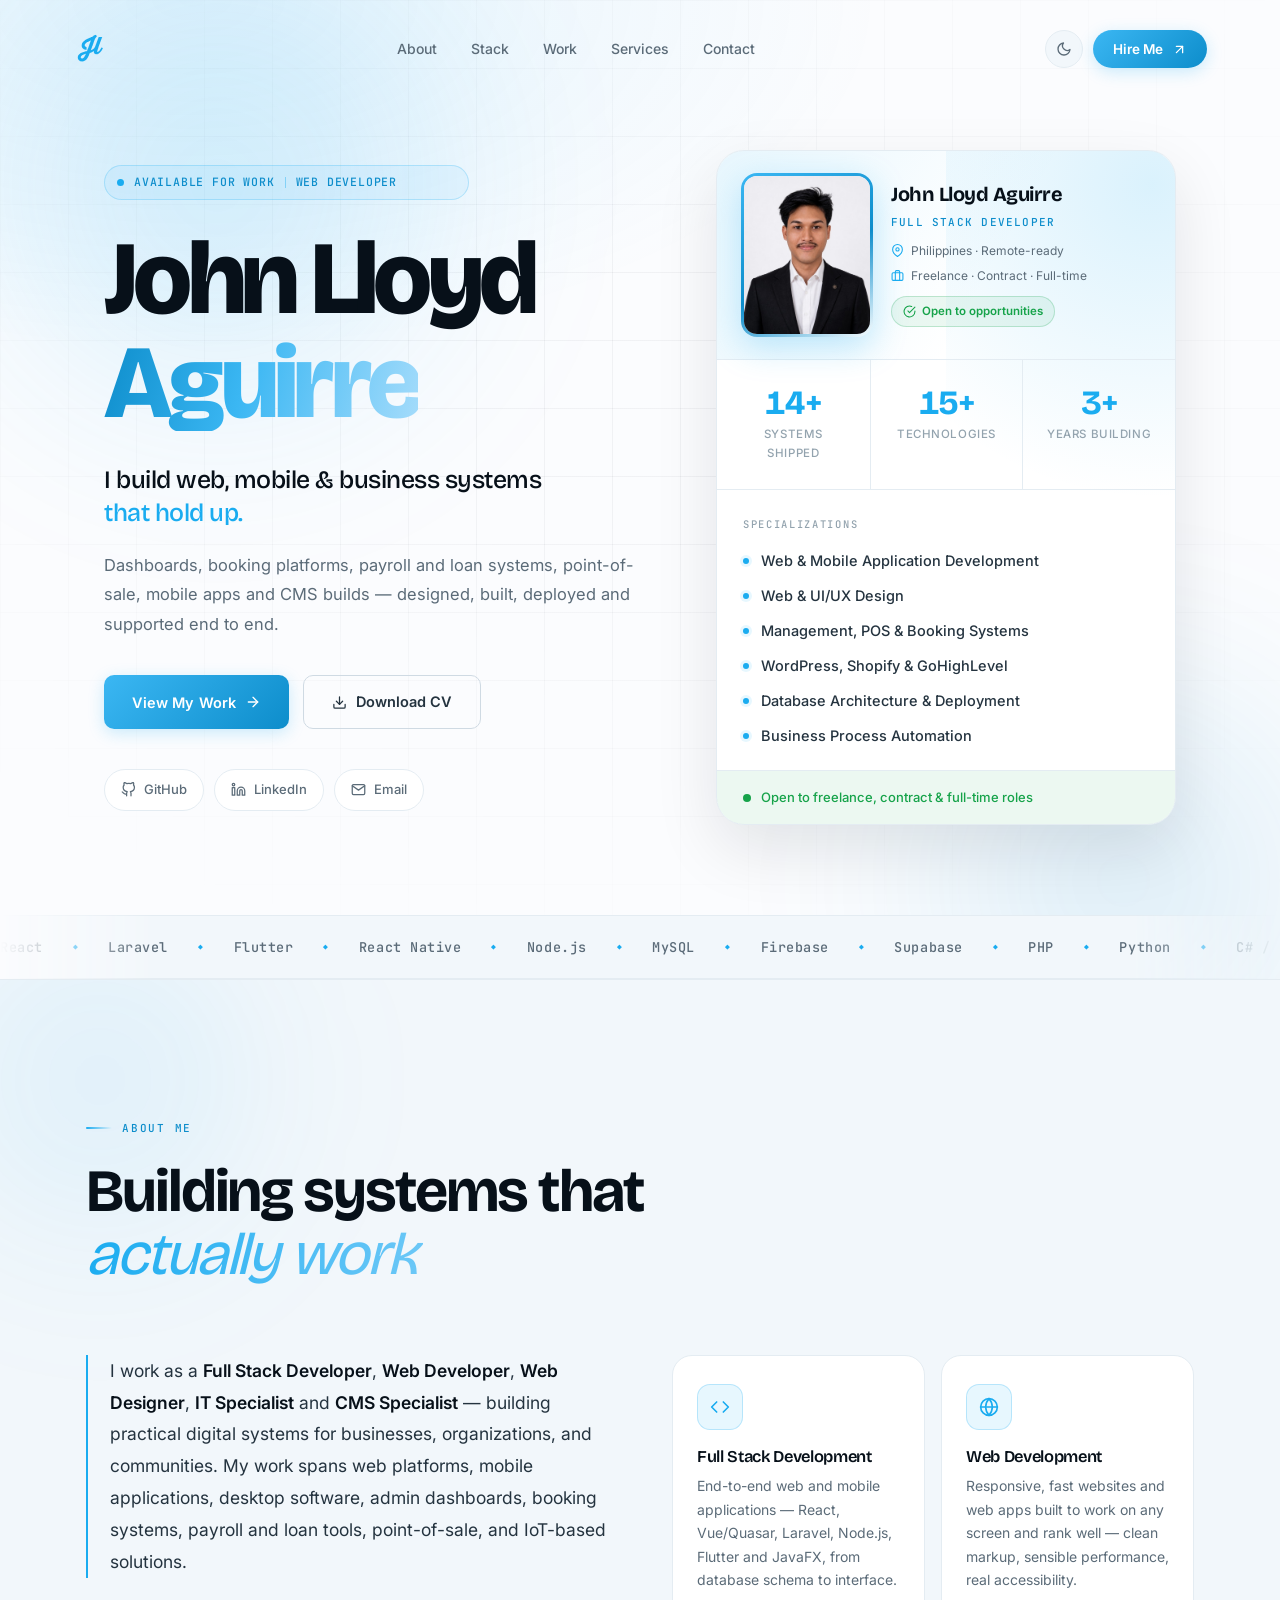
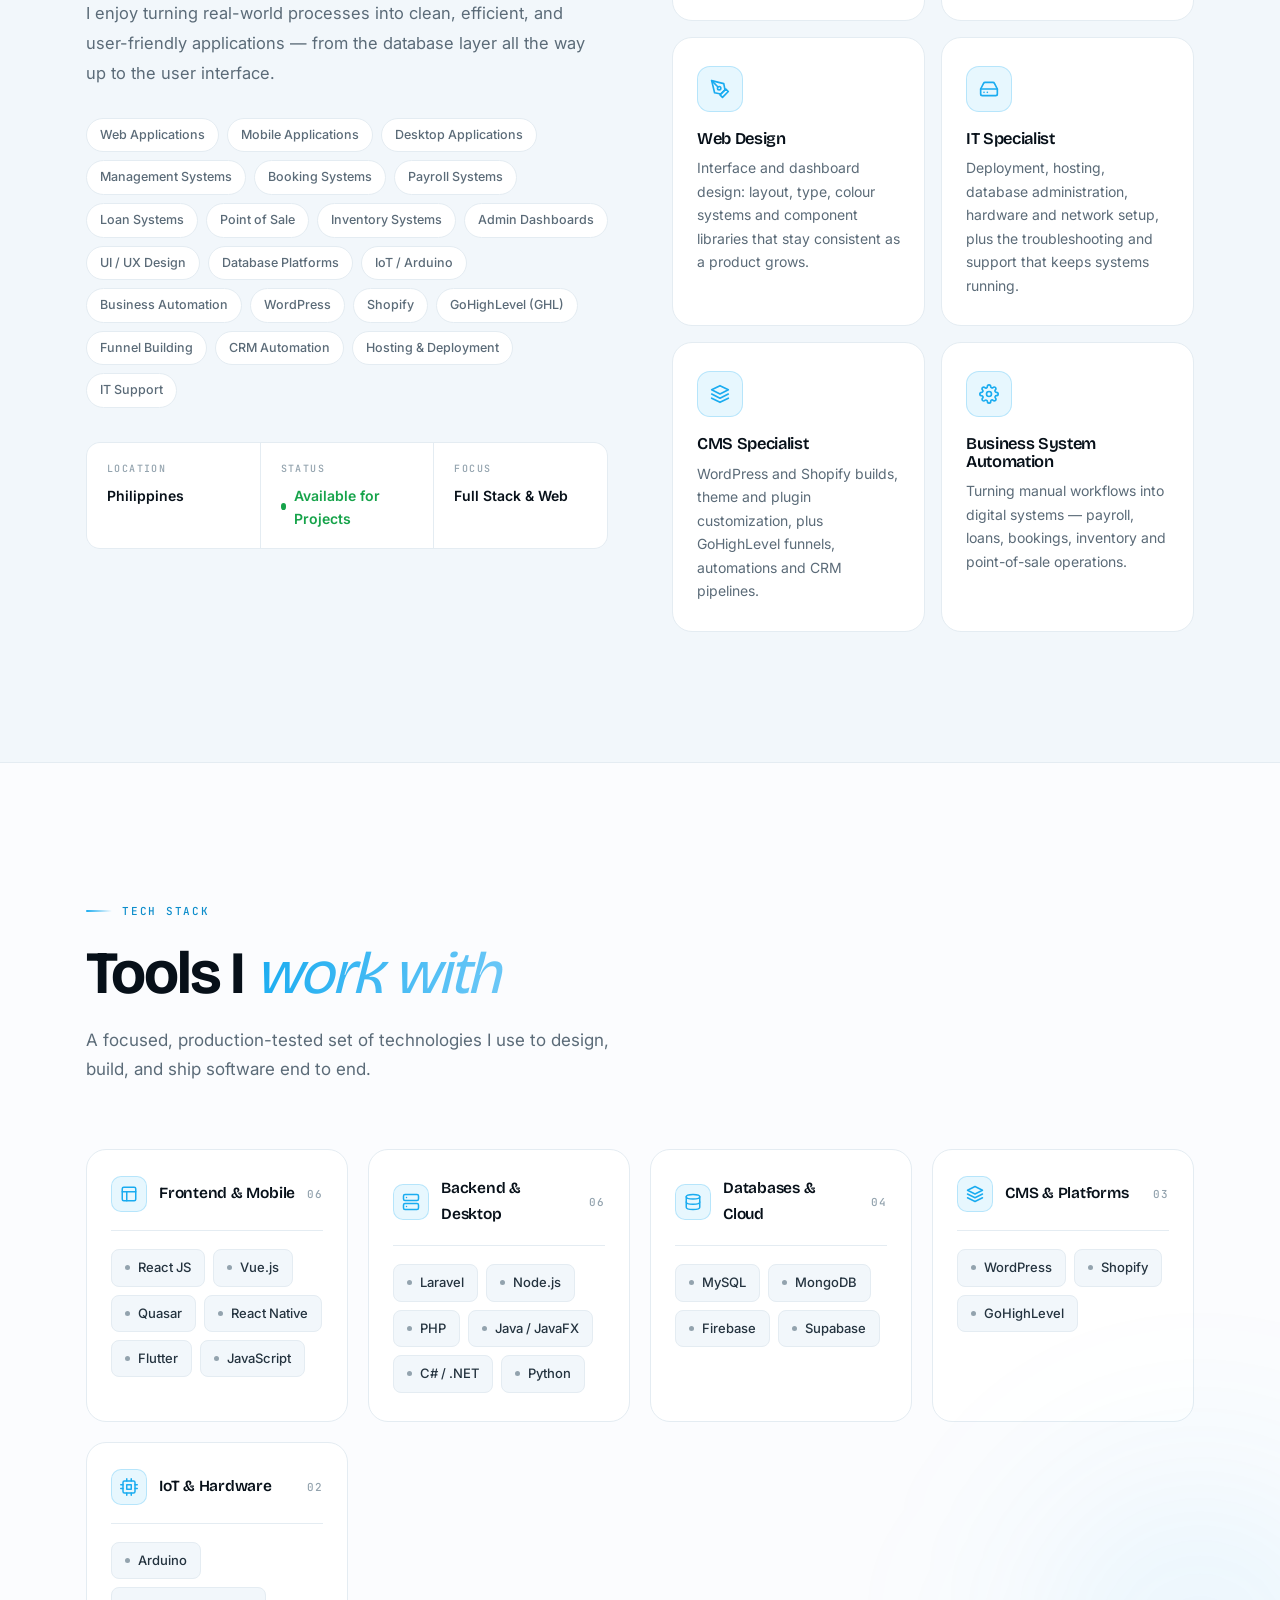
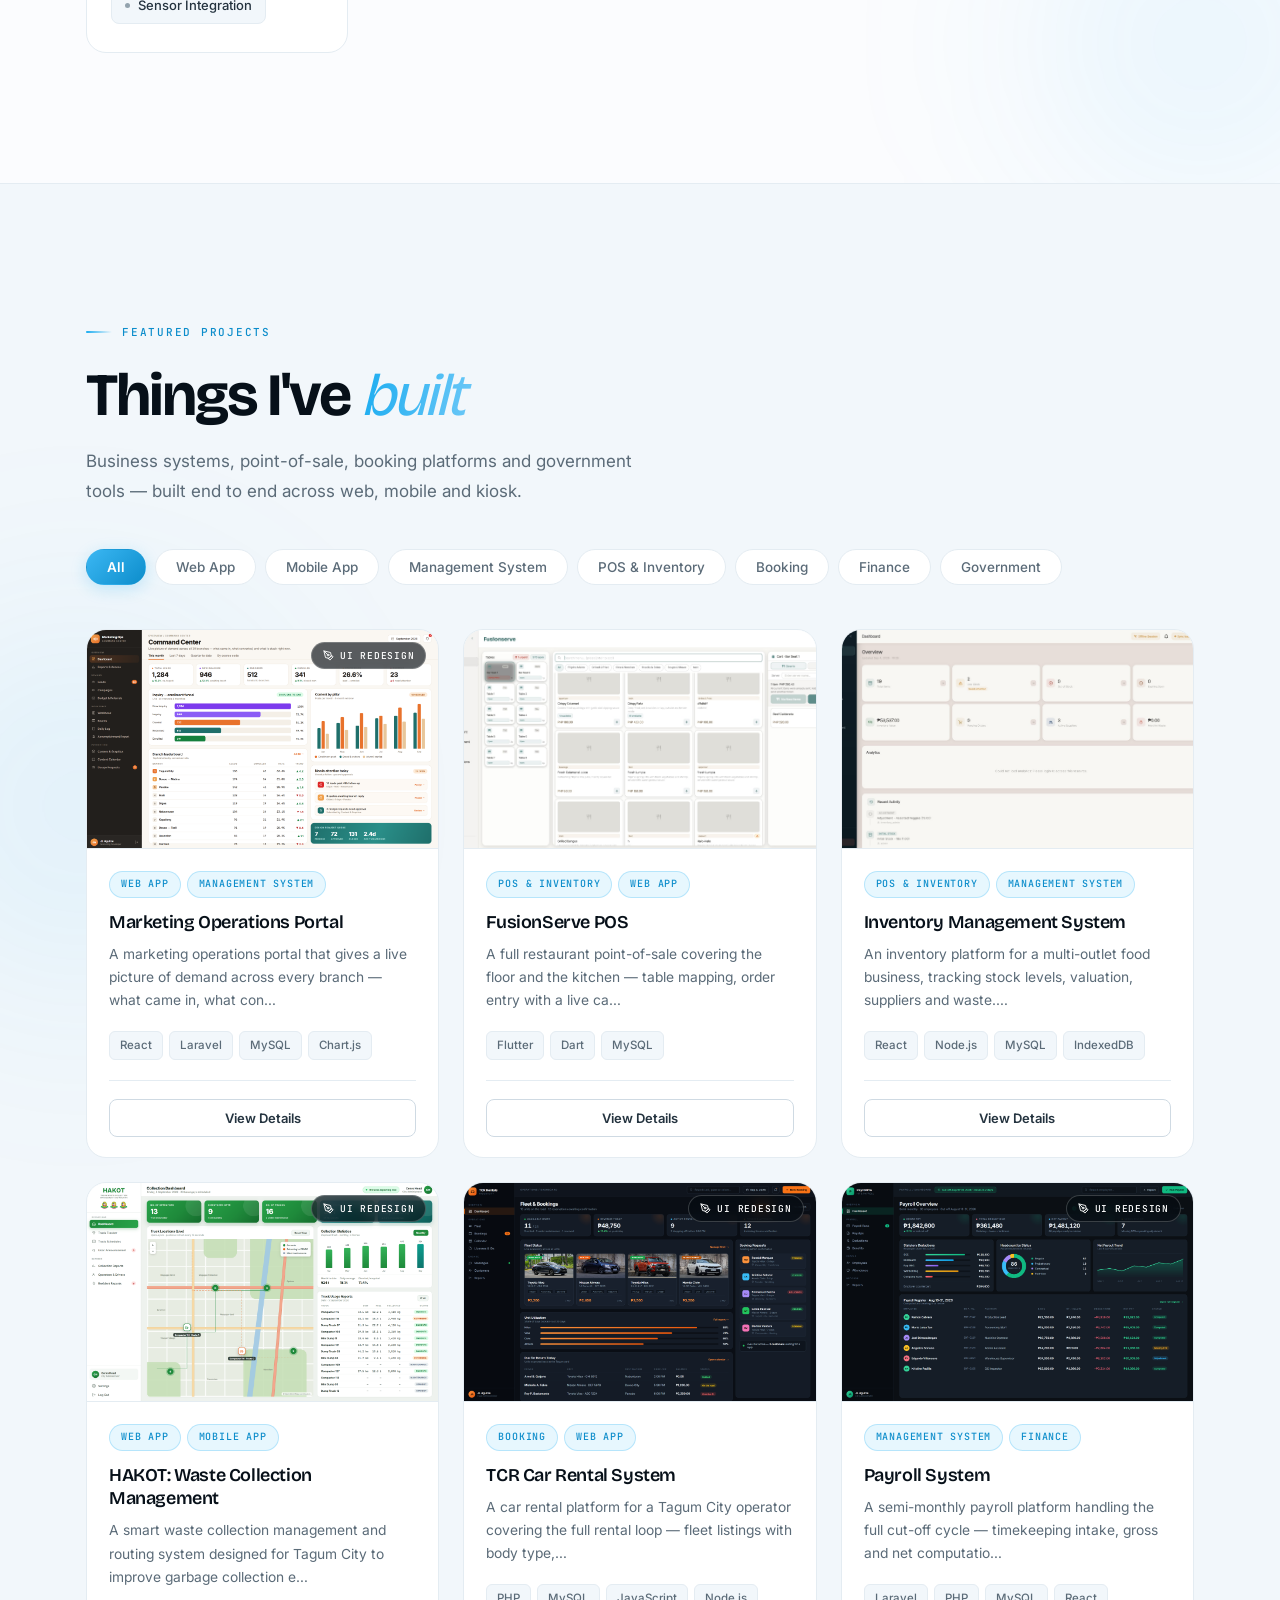
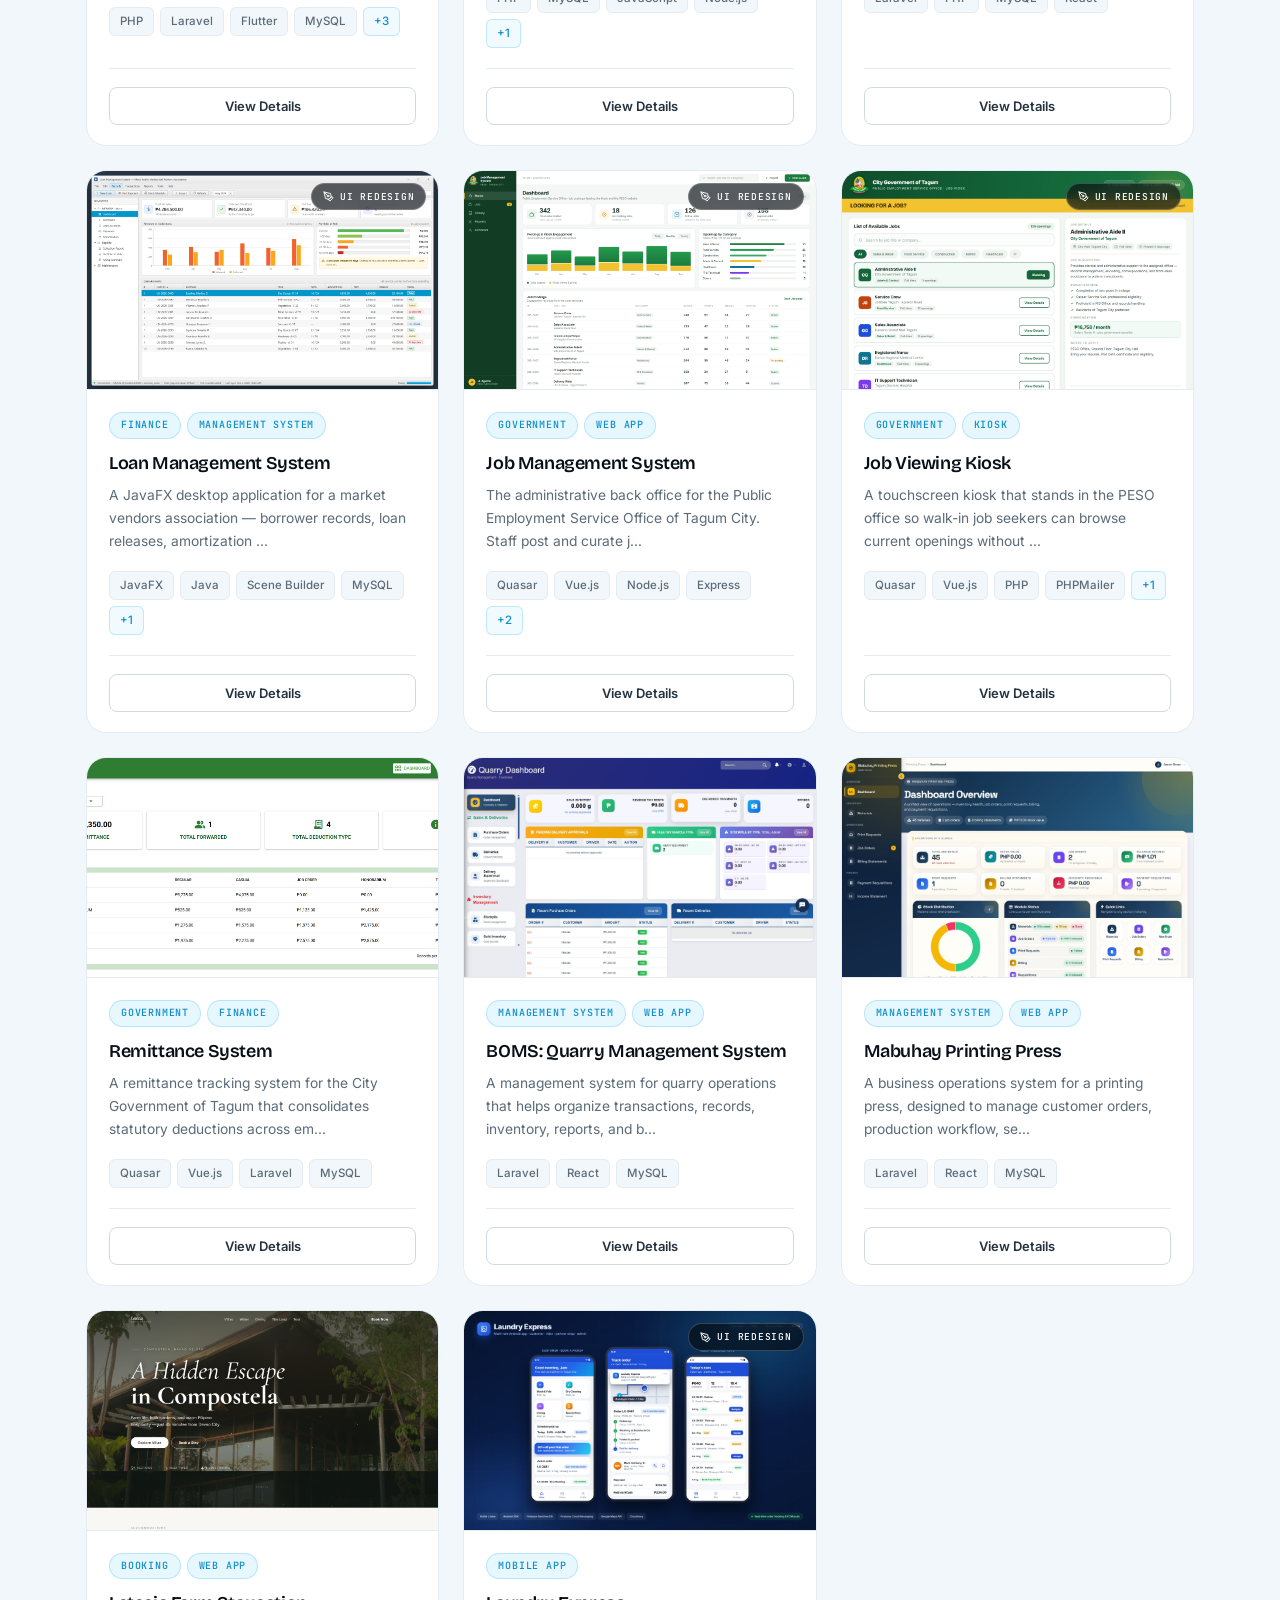
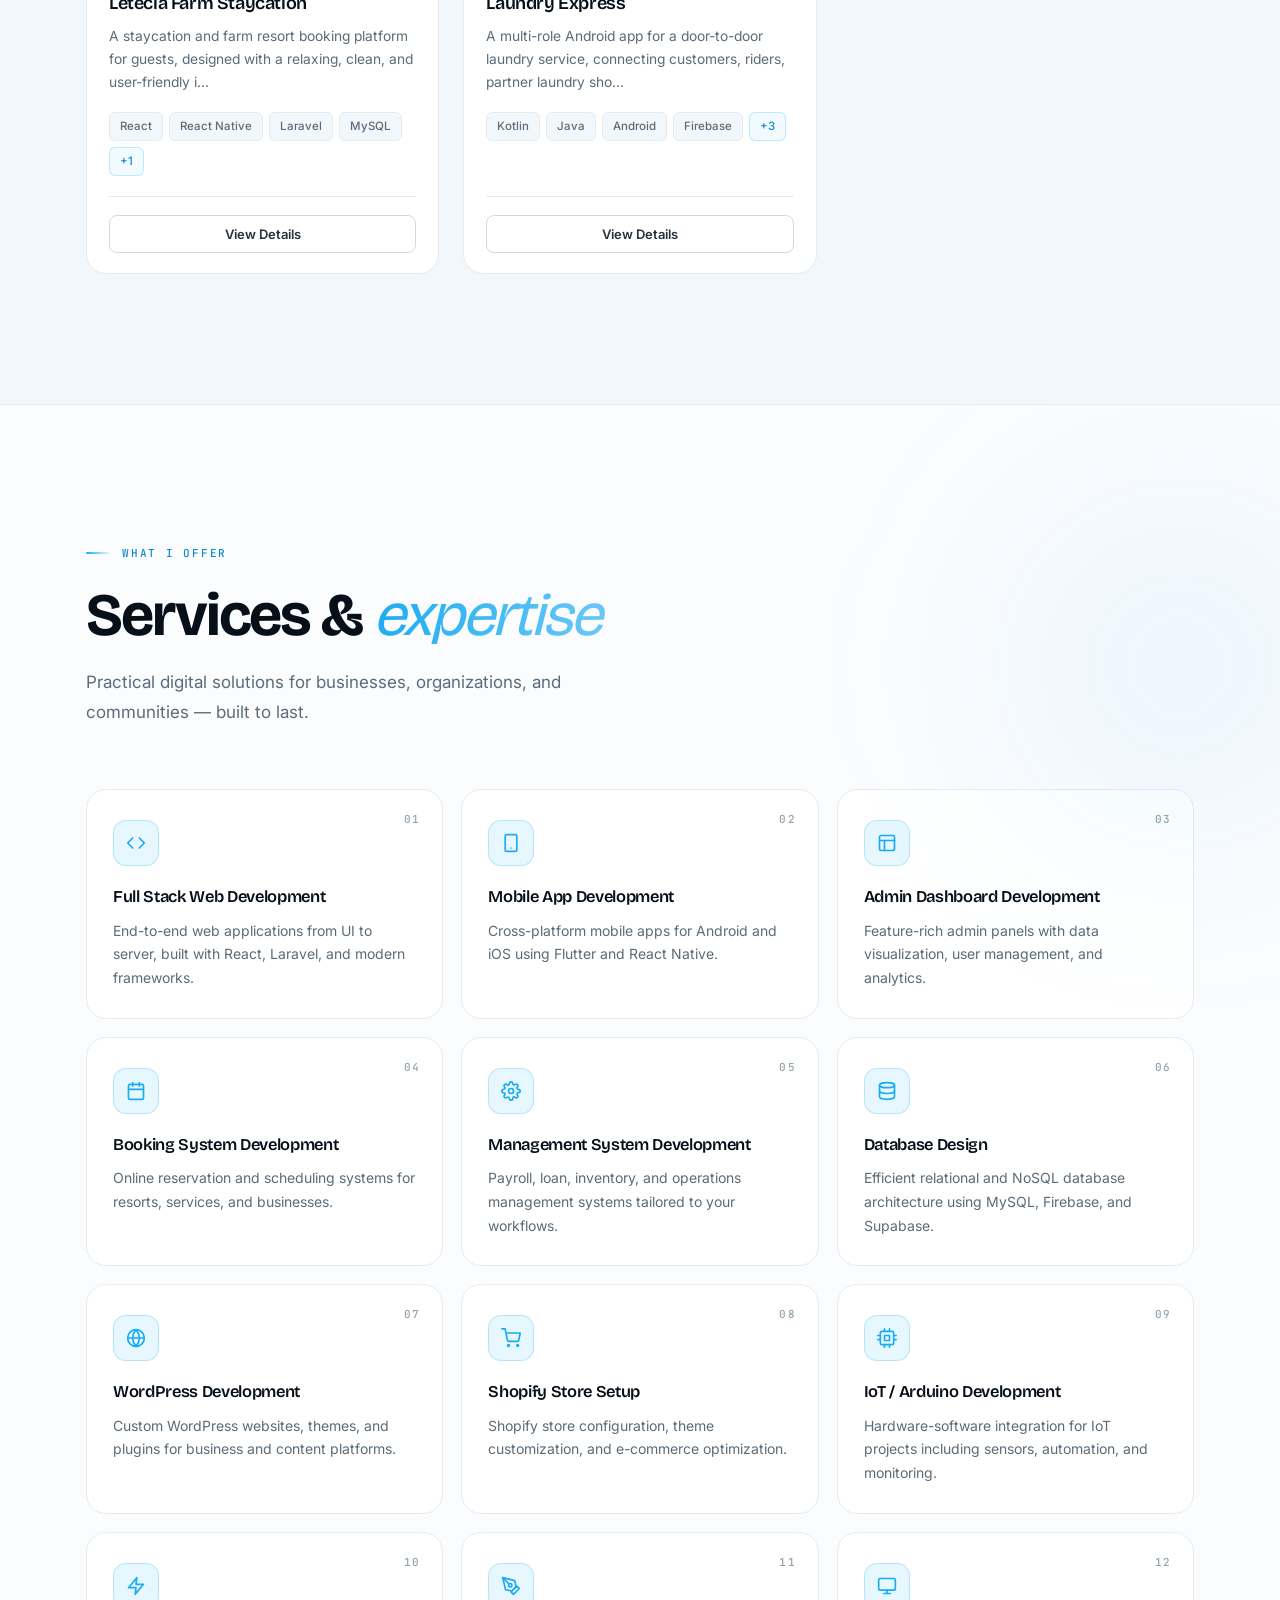
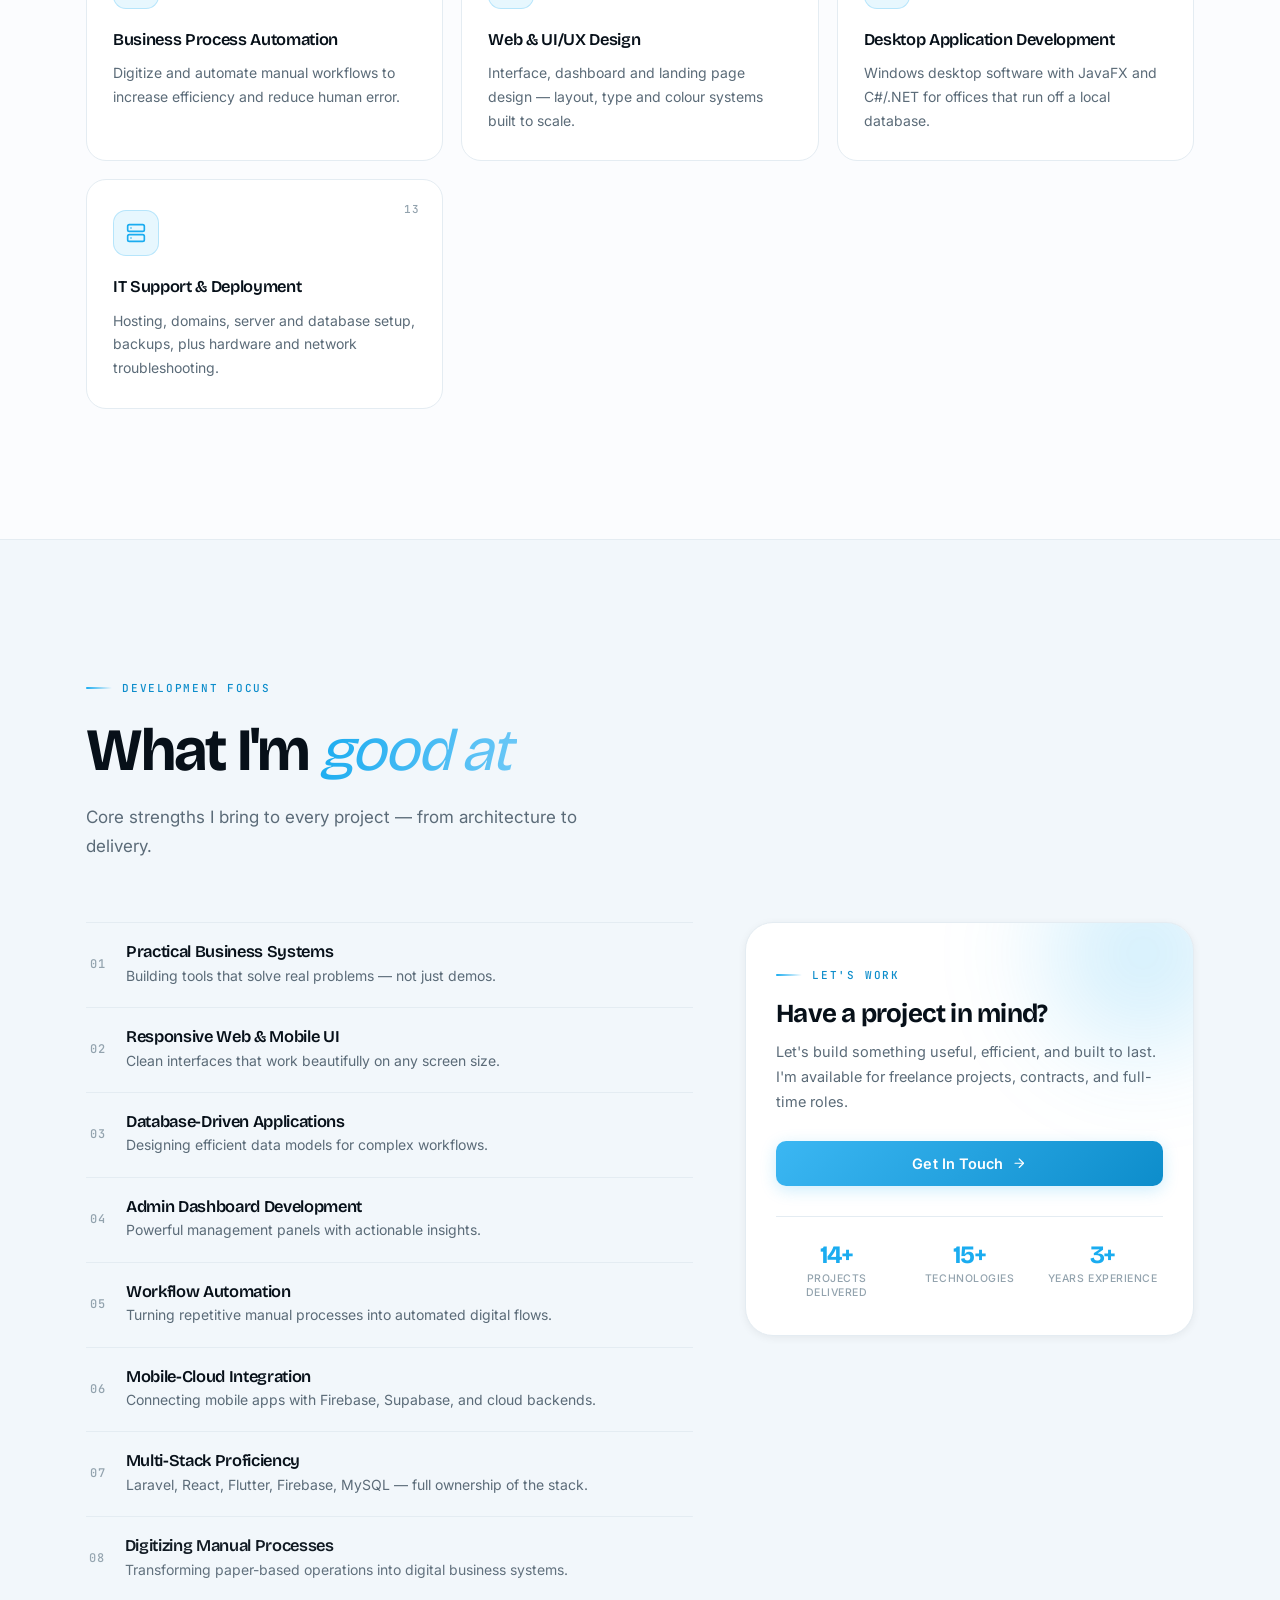
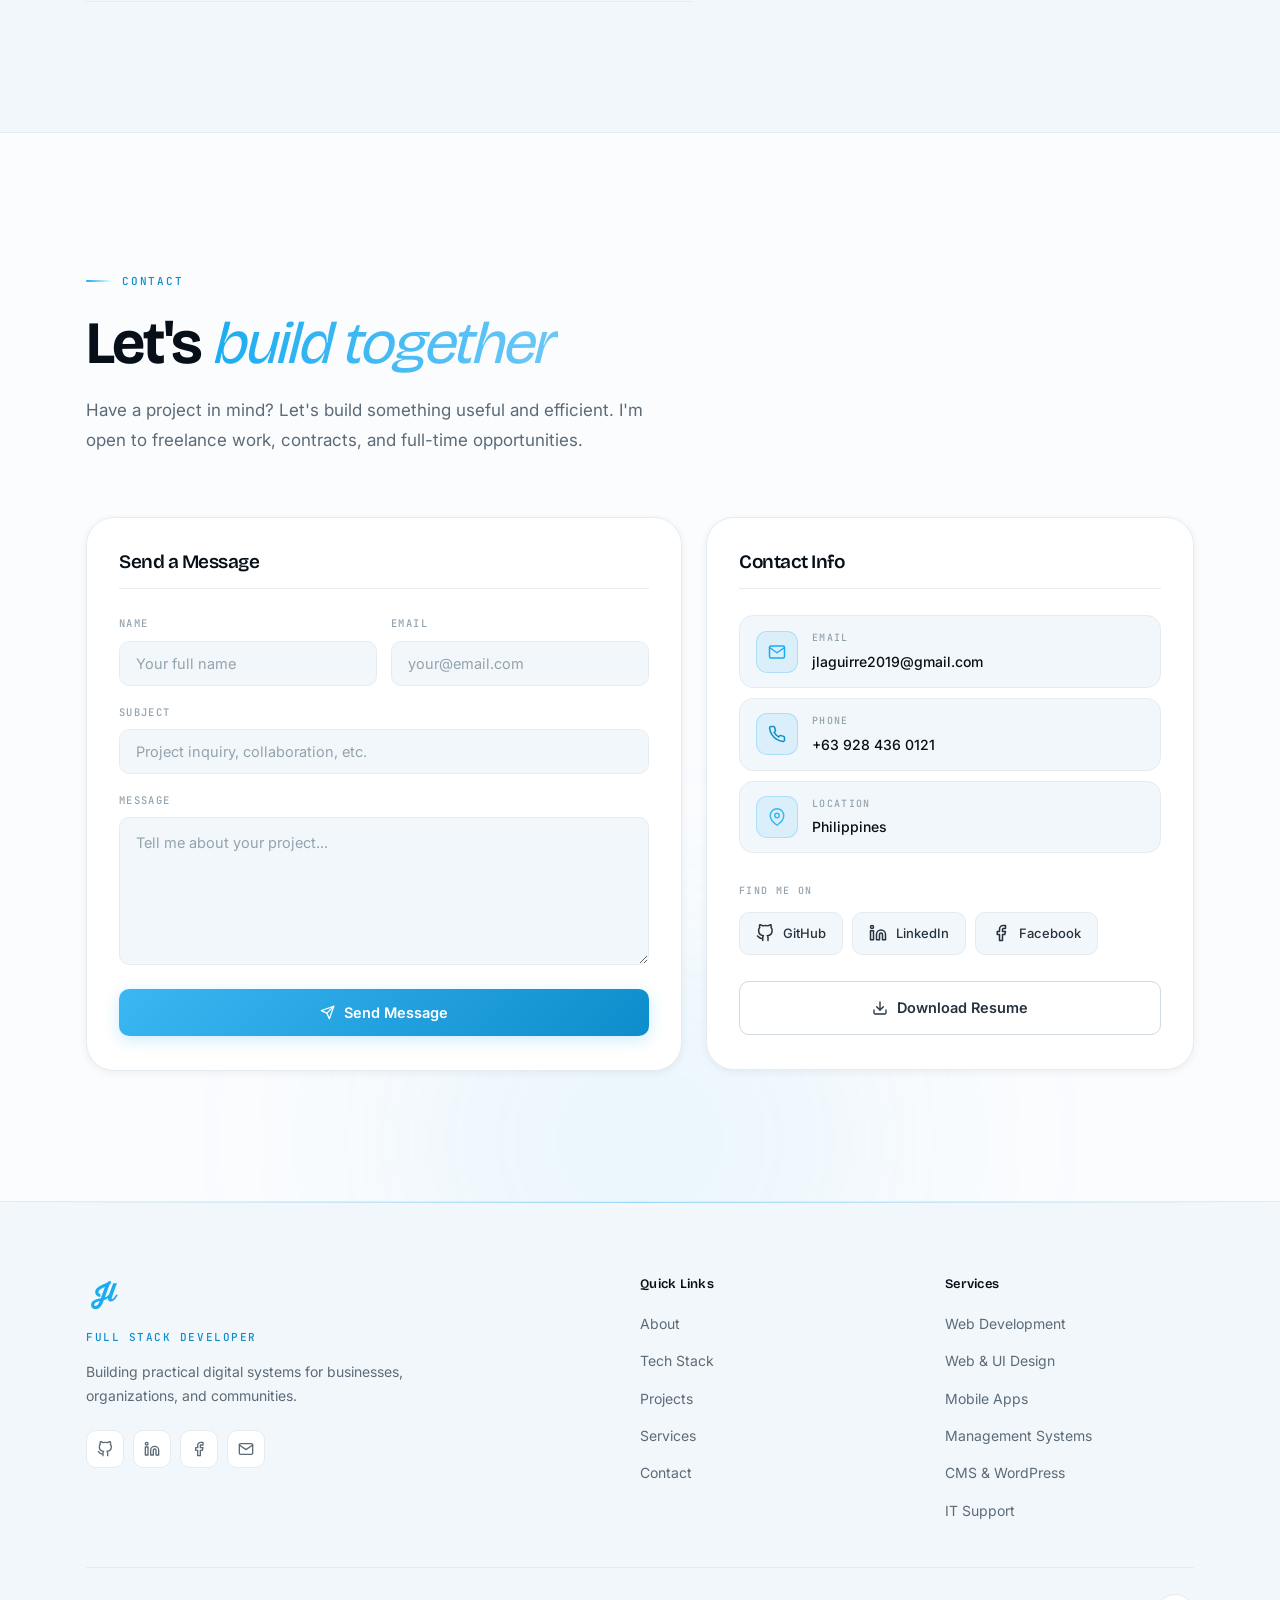
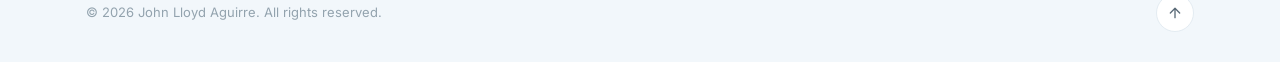
==== commit 20b480c8: "Updates" ====
--- a/Portfolio/index.html
+++ b/Portfolio/index.html
@@ -4,9 +4,9 @@
     <meta charset="UTF-8" />
     <meta name="viewport" content="width=device-width, initial-scale=1.0" />
 
-    <link rel="icon" type="image/svg+xml" href="/Portfolio/icon.svg" />
-    <link rel="icon" type="image/png" href="/Portfolio/icon.png" />
-    <link rel="apple-touch-icon" href="/Portfolio/icon.png" />
+    <link rel="icon" type="image/svg+xml" href="./icon.svg" />
+    <link rel="icon" type="image/png" href="./icon.png" />
+    <link rel="apple-touch-icon" href="./icon.png" />
 
     <title>John Lloyd Aguirre | Full Stack Developer</title>
     <meta name="description" content="Full stack developer building web applications, mobile apps, management systems, and business automation with React, Laravel, Flutter, and MySQL." />
@@ -38,8 +38,8 @@
         } catch (e) {}
       })();
     </script>
-    <script type="module" crossorigin src="/Portfolio/assets/index-B5vJdZum.js"></script>
-    <link rel="stylesheet" crossorigin href="/Portfolio/assets/index-BfPEyjx3.css">
+    <script type="module" crossorigin src="./assets/index-DgmMI-PG.js"></script>
+    <link rel="stylesheet" crossorigin href="./assets/index-BfPEyjx3.css">
   </head>
   <body>
     <div id="root"></div>
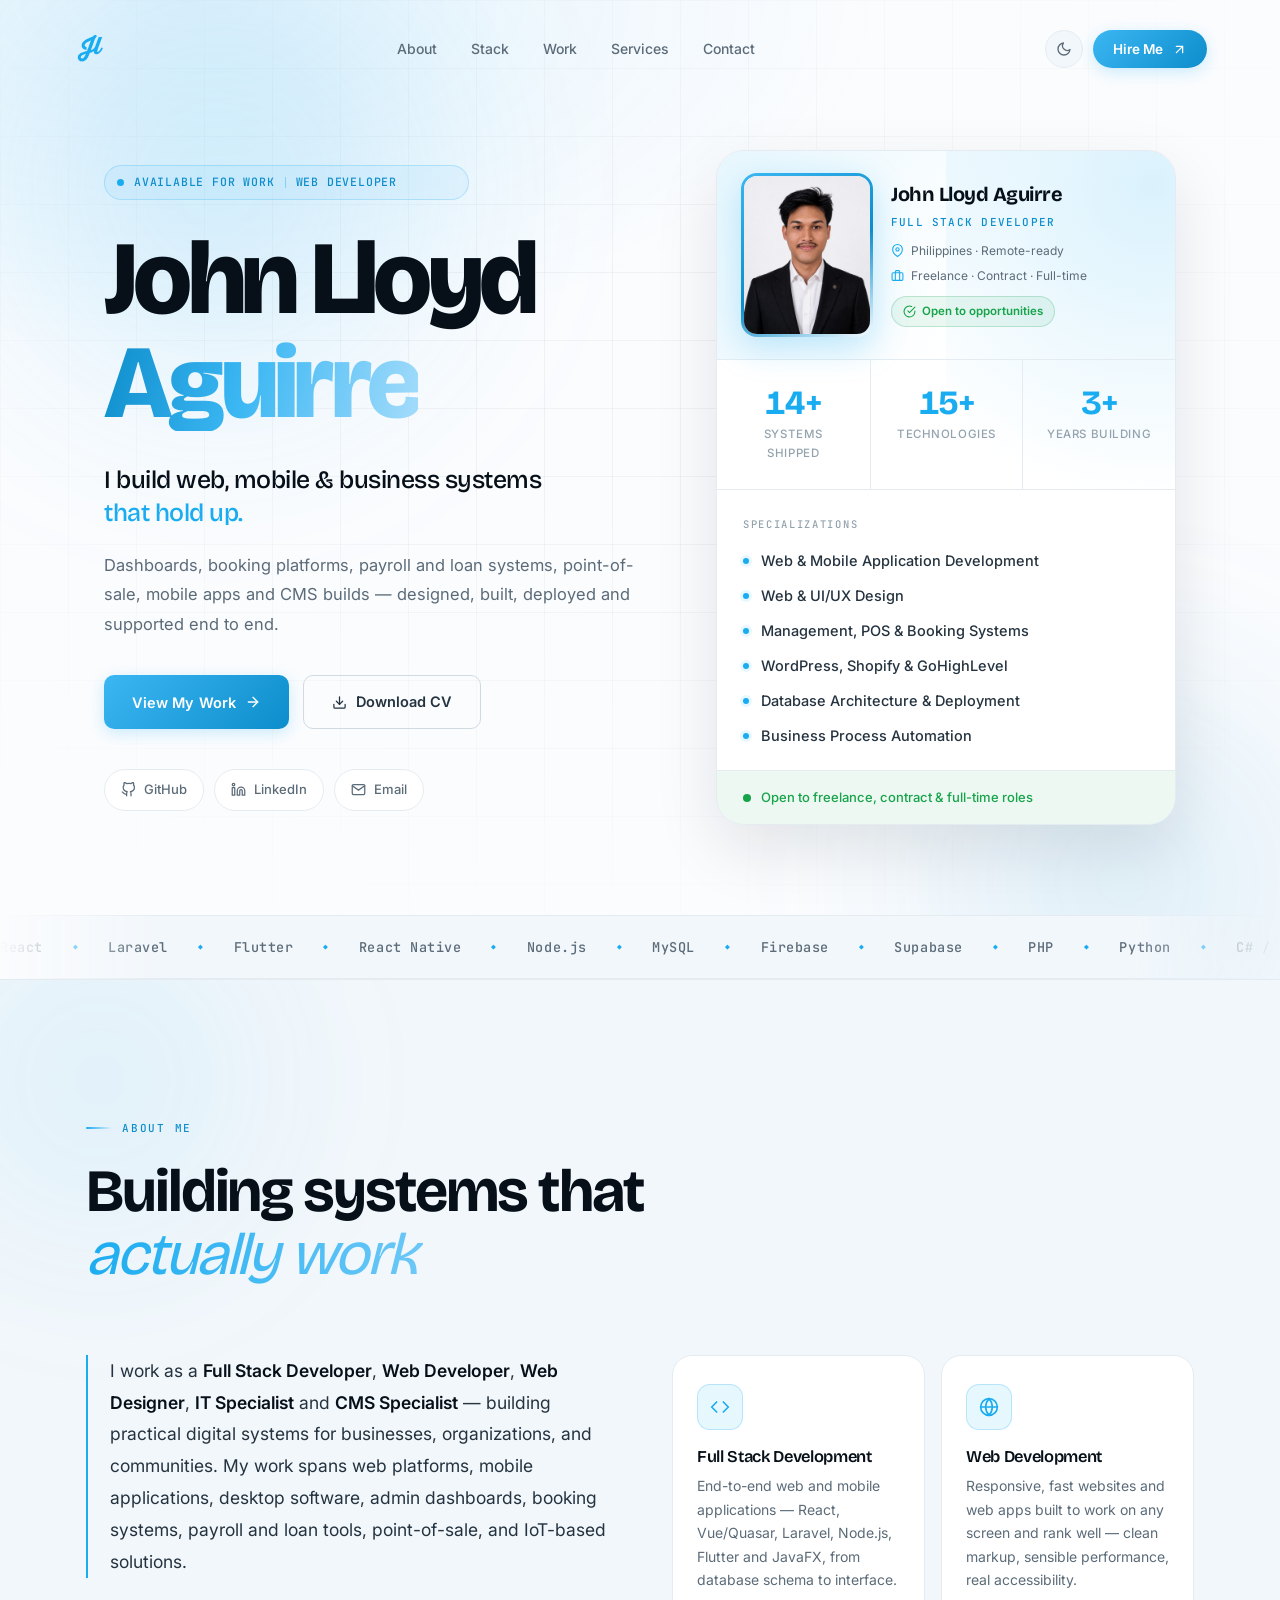
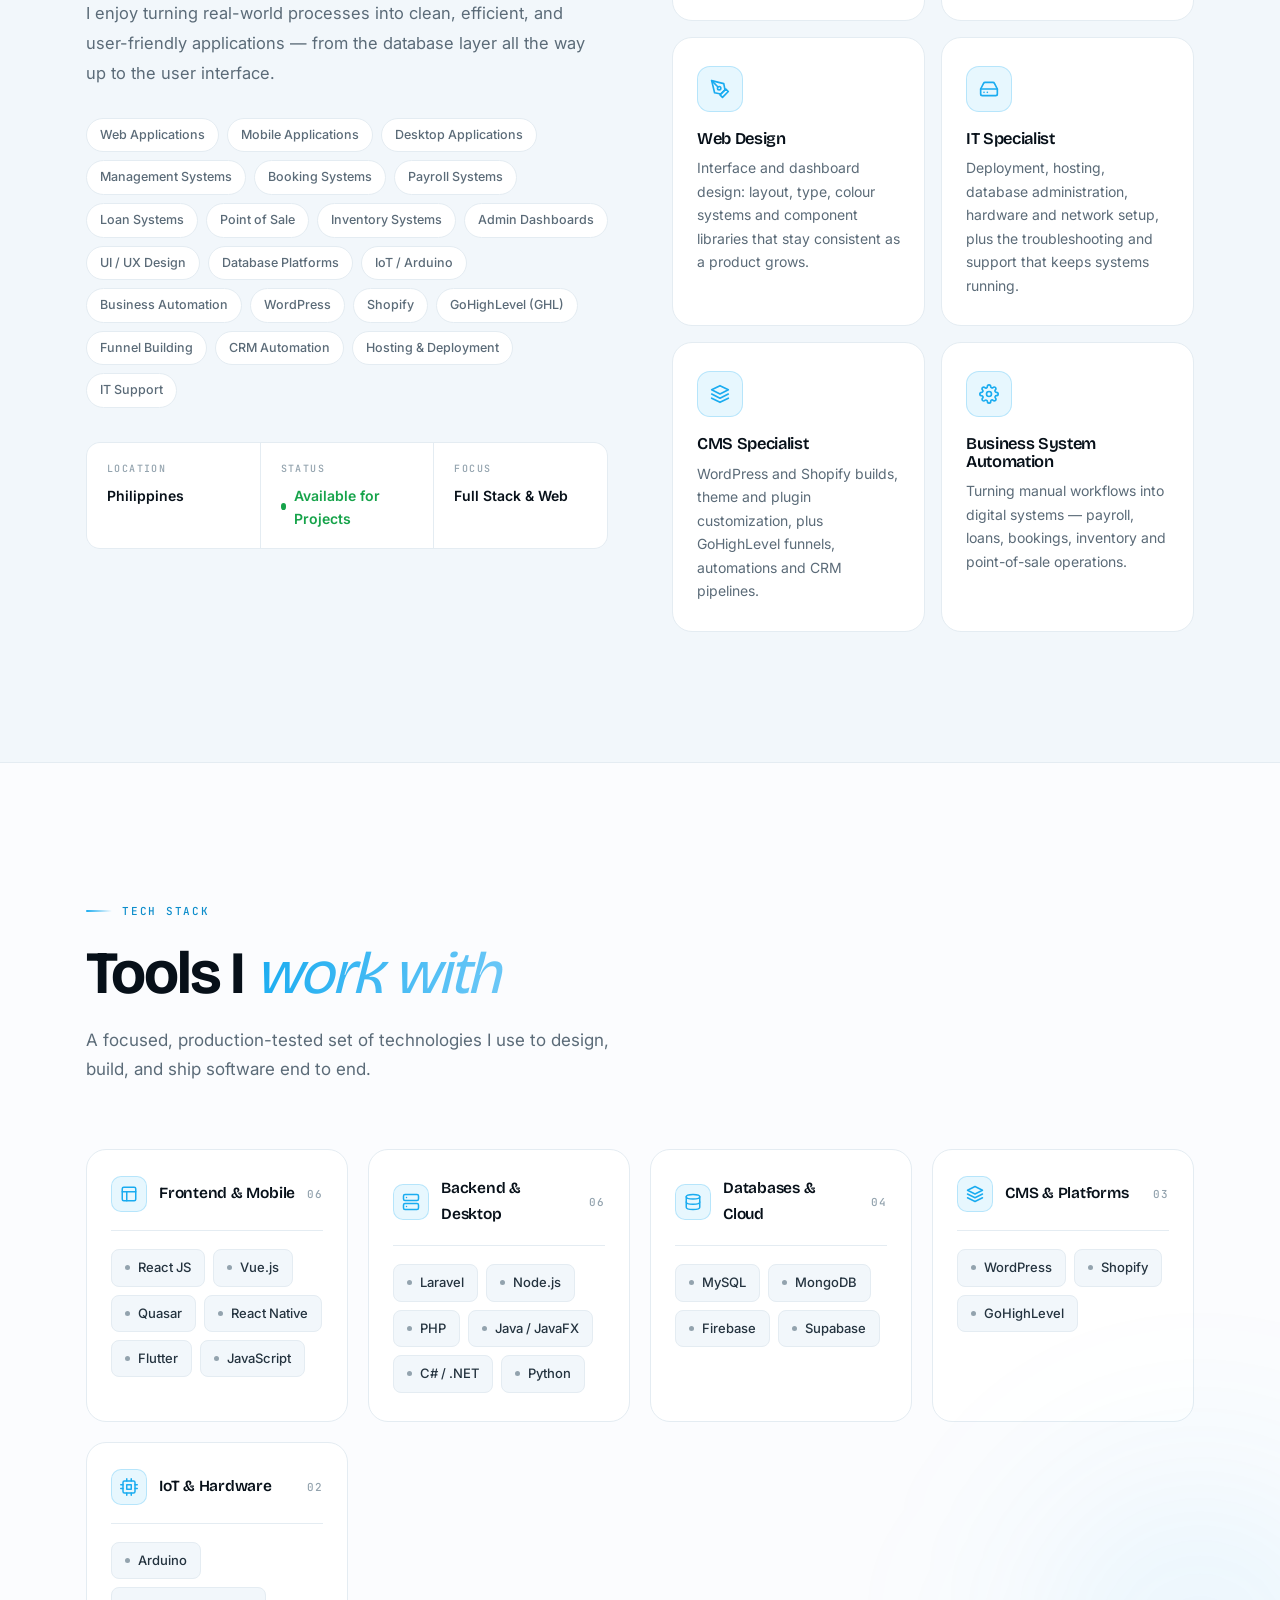
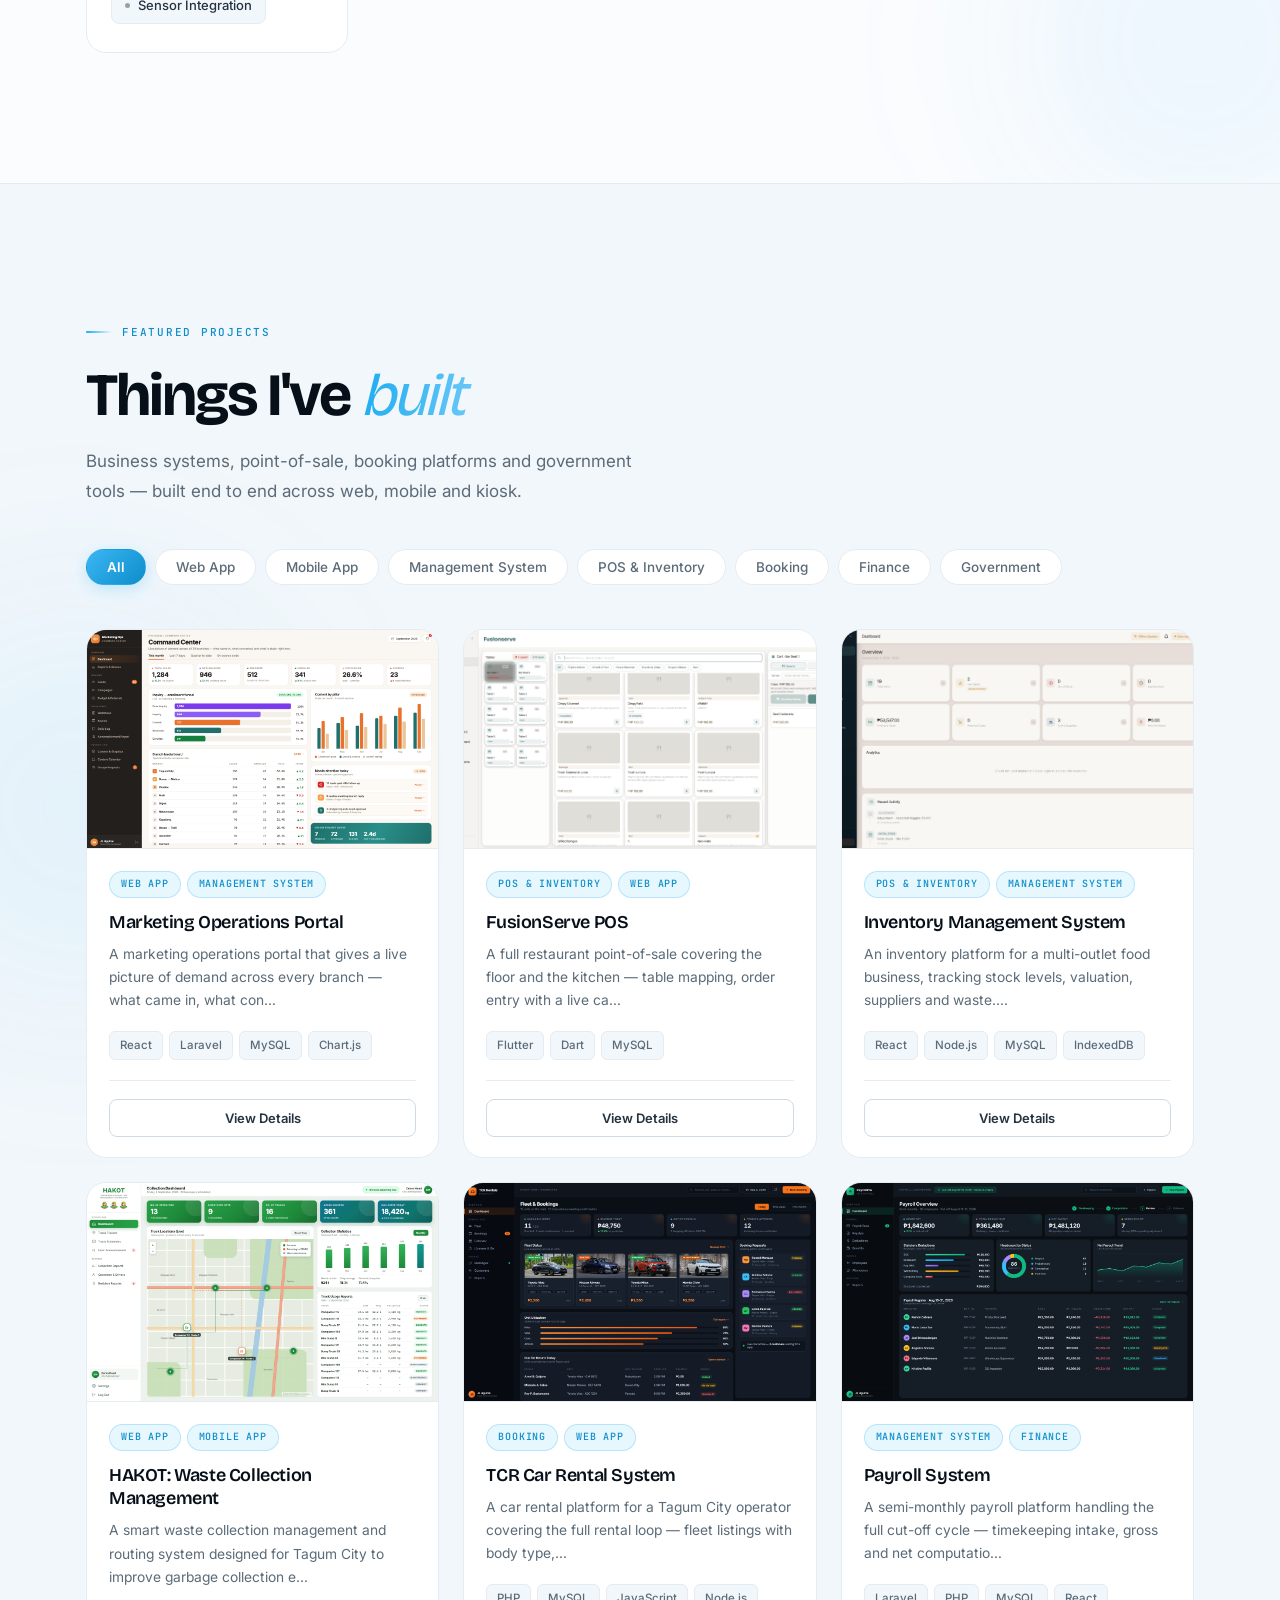
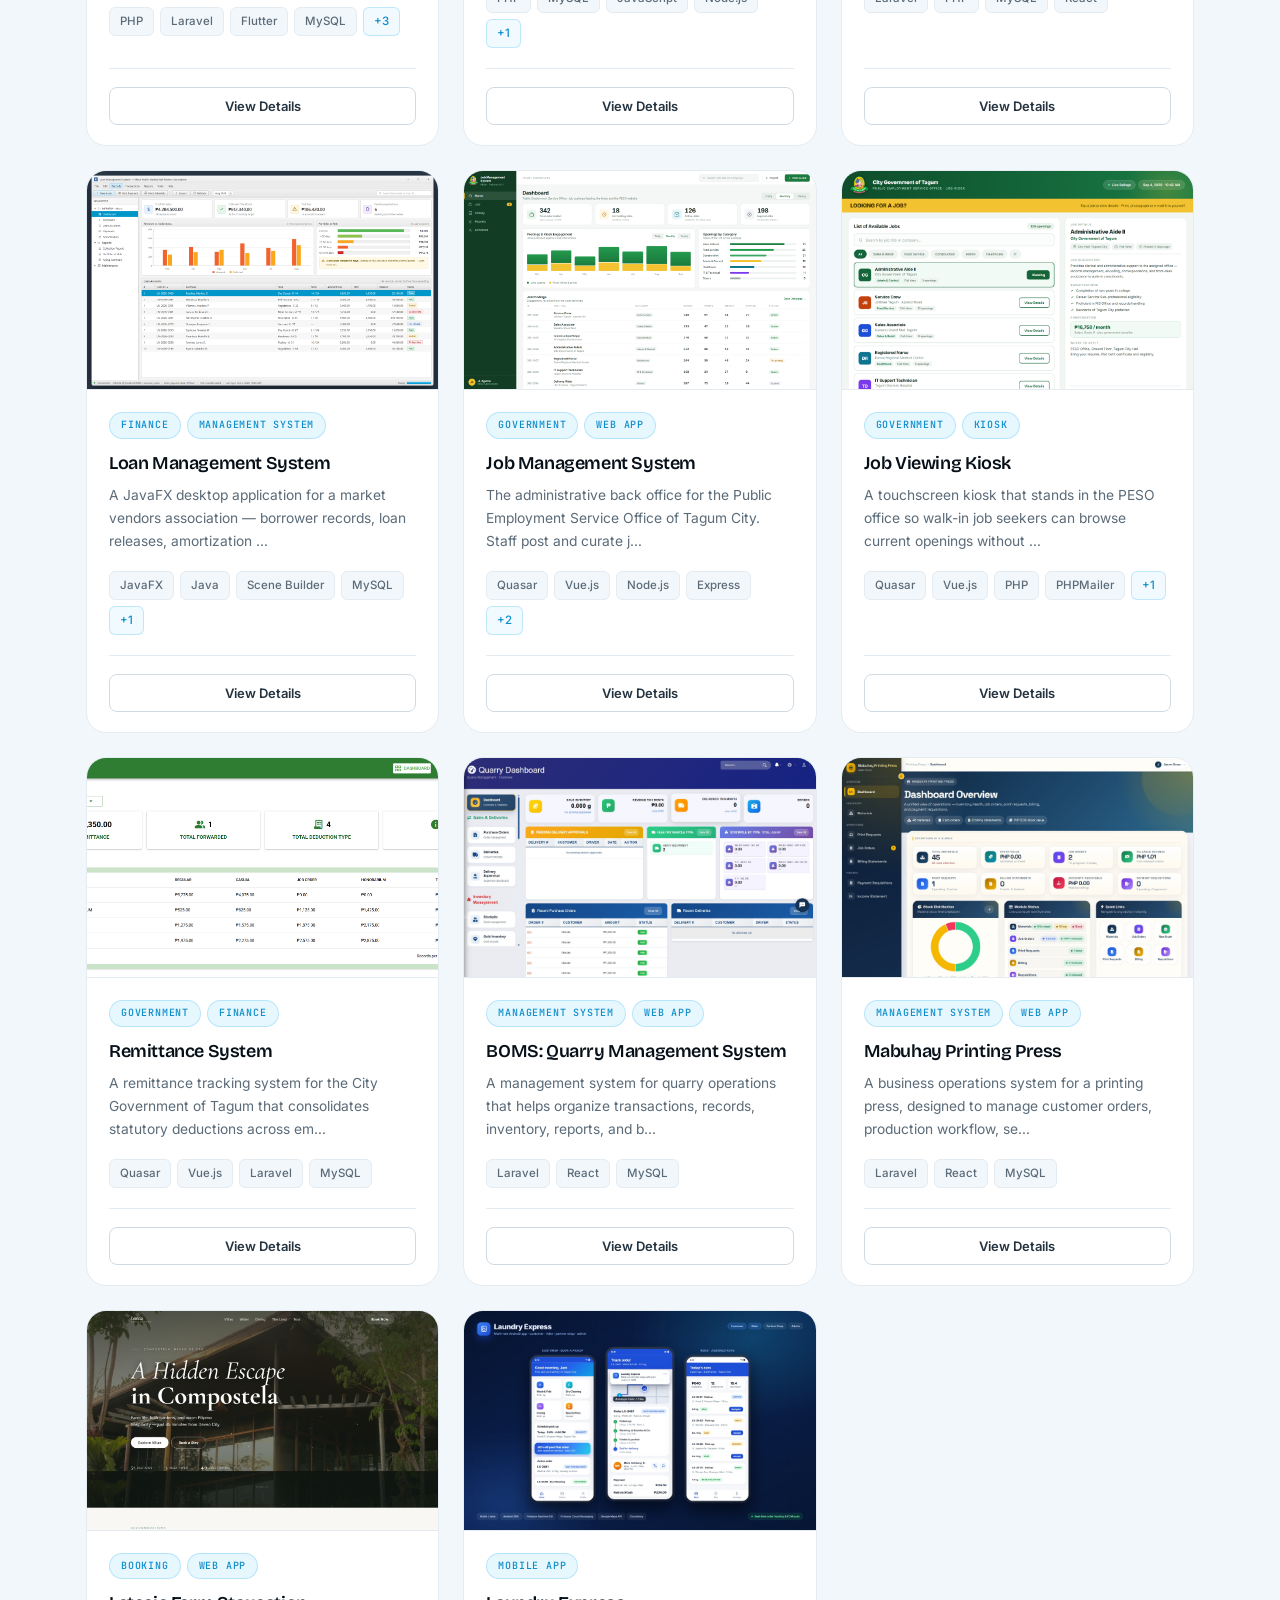
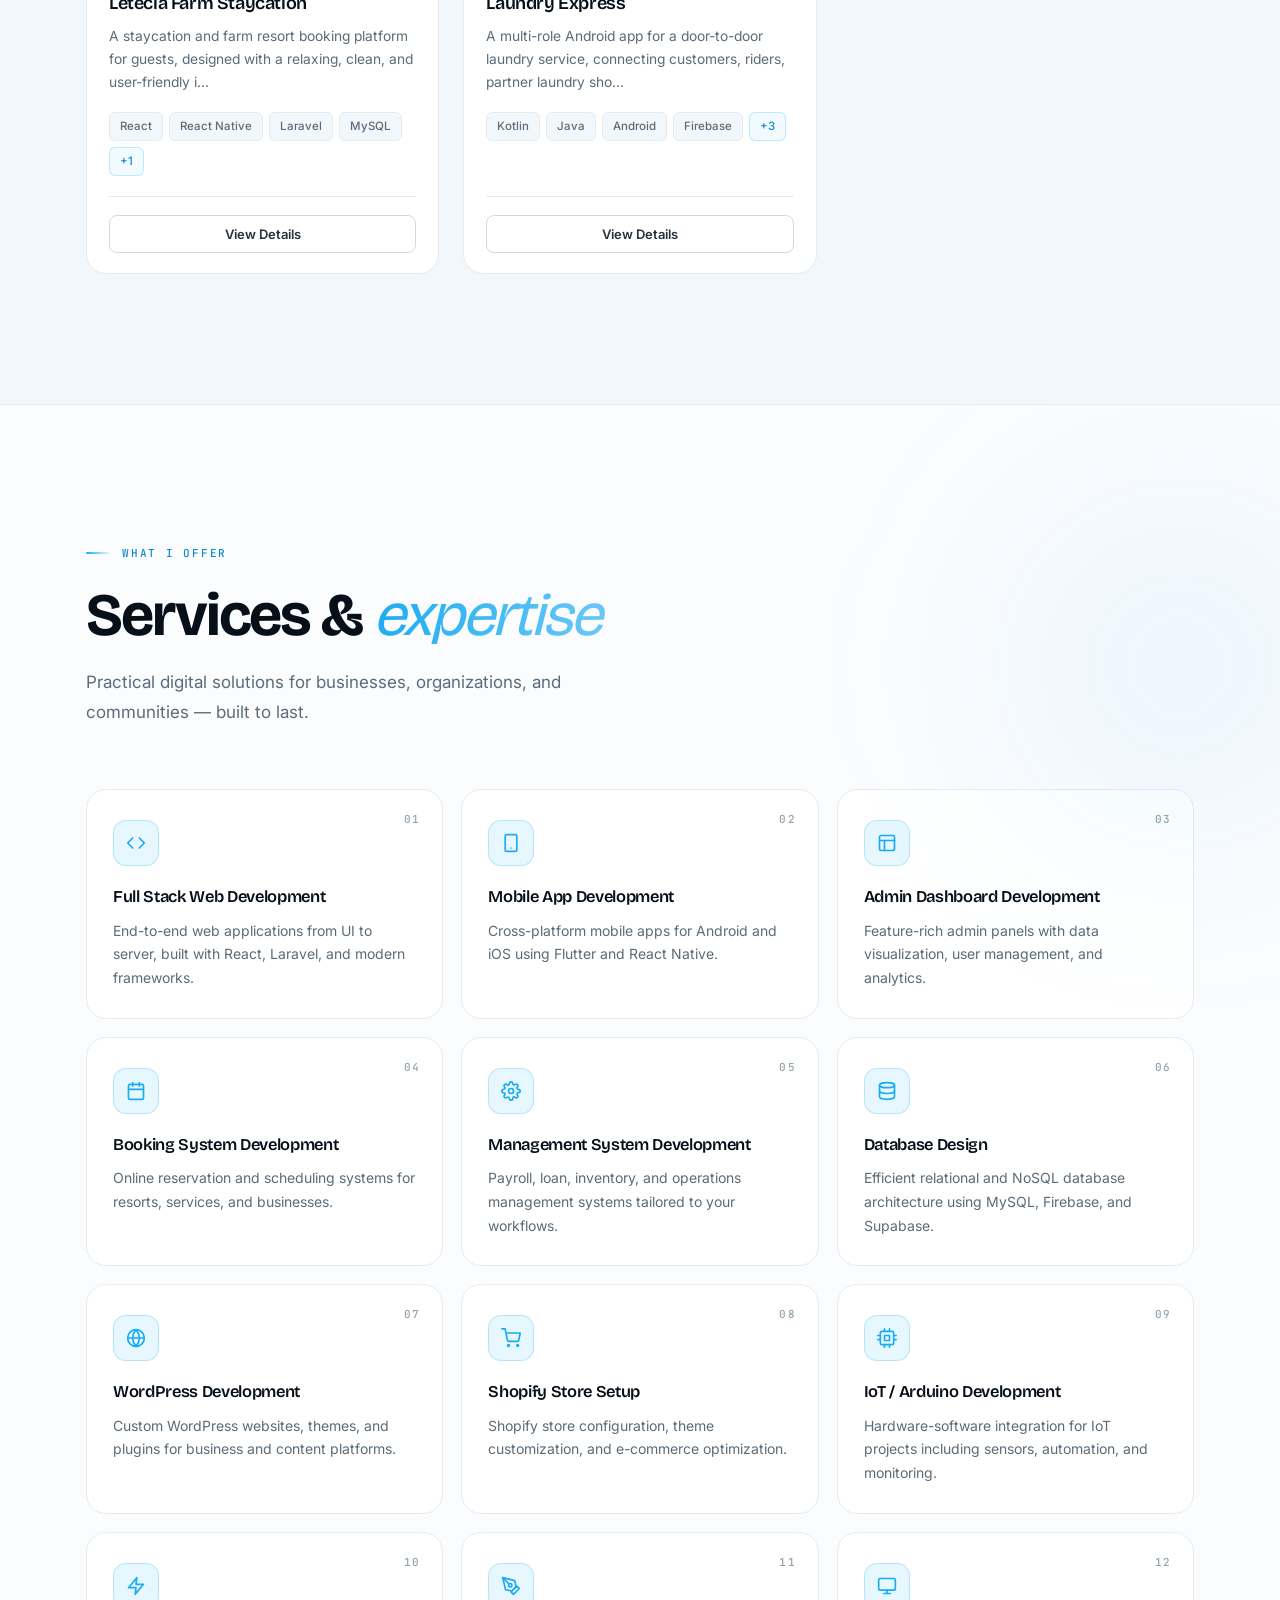
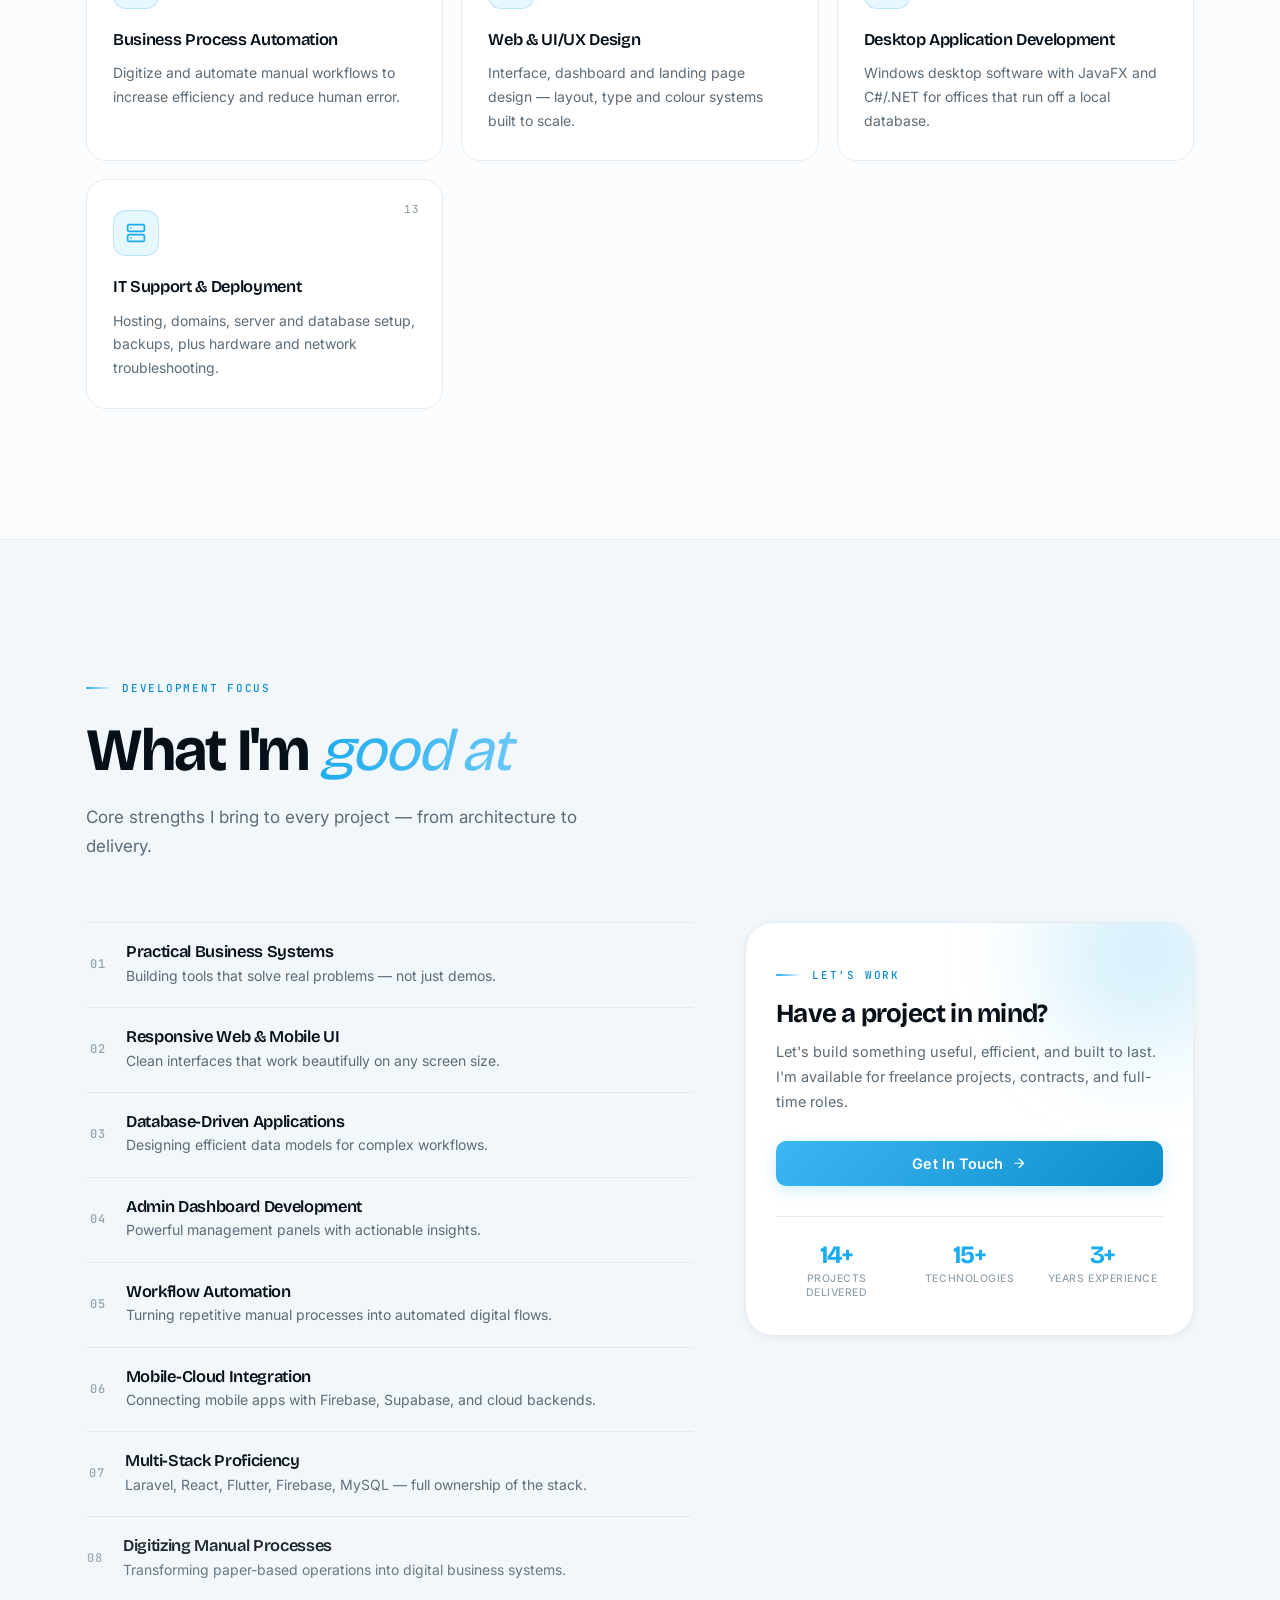
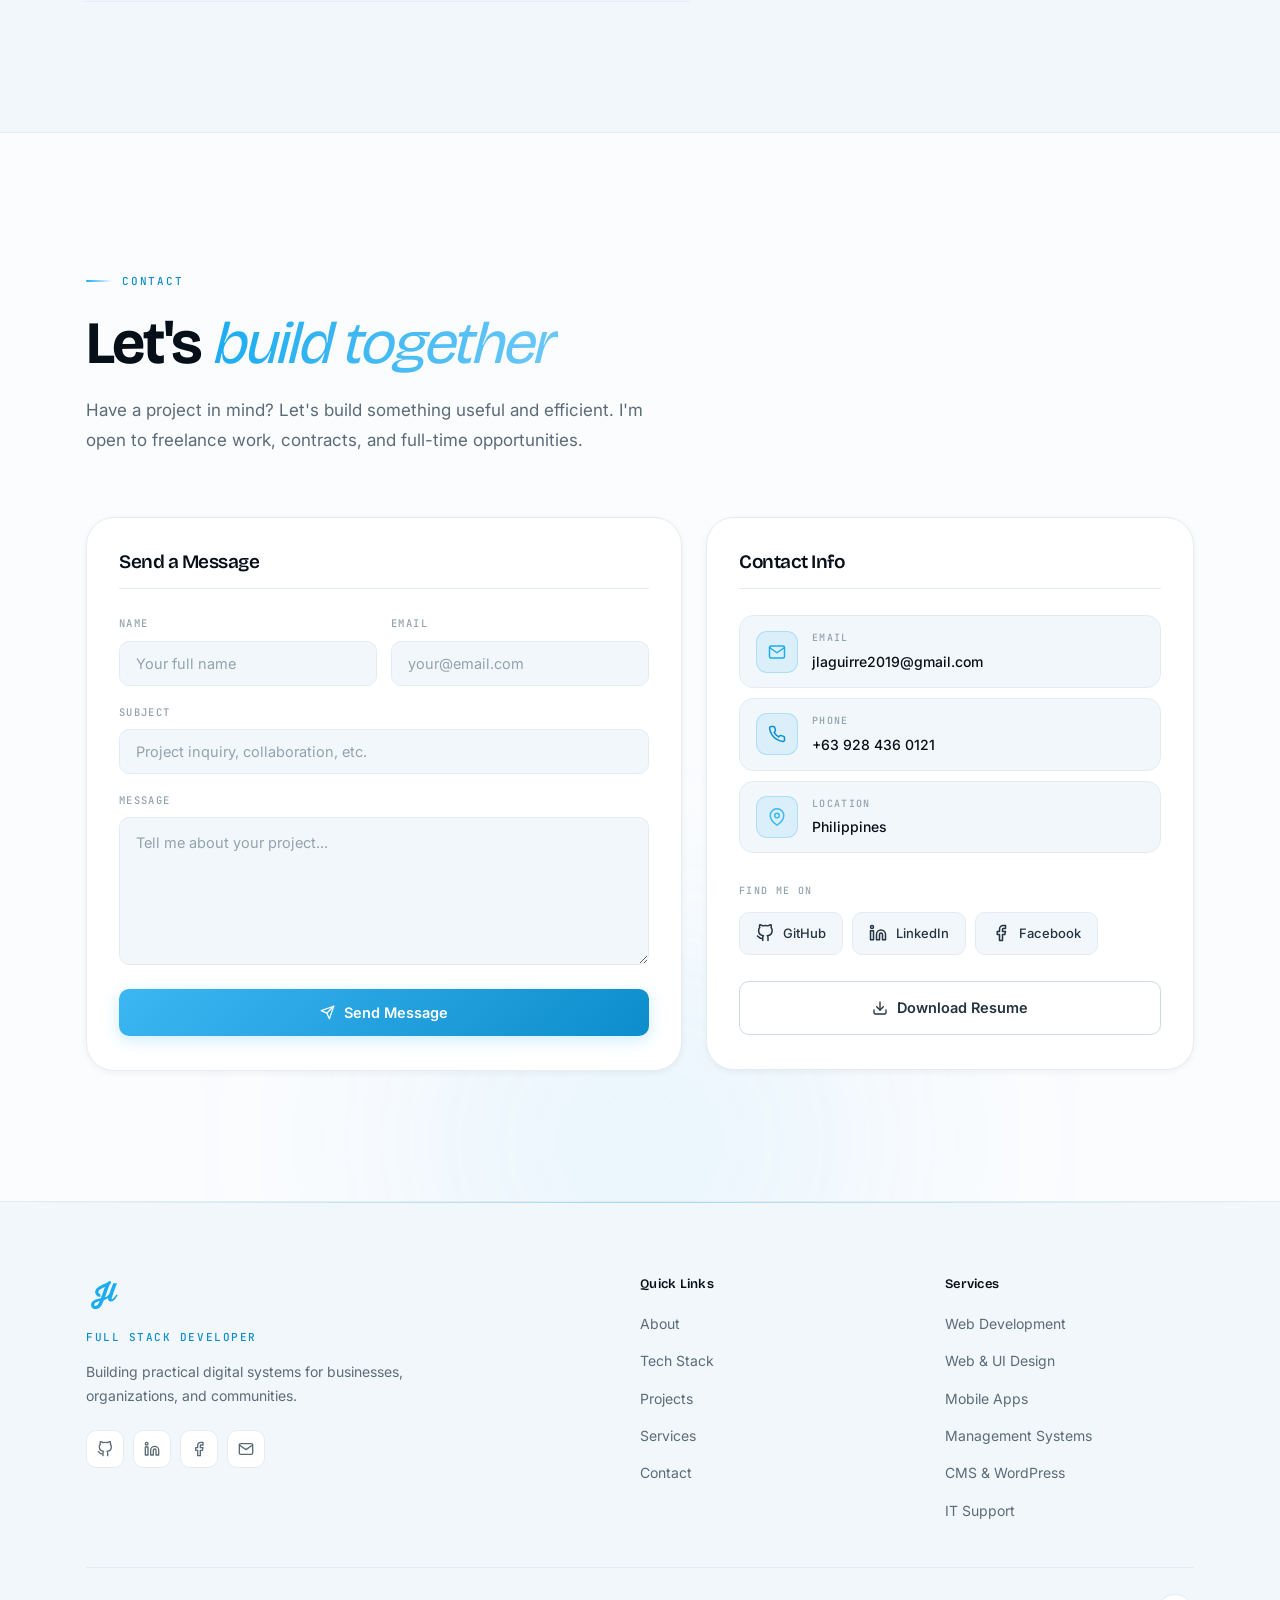
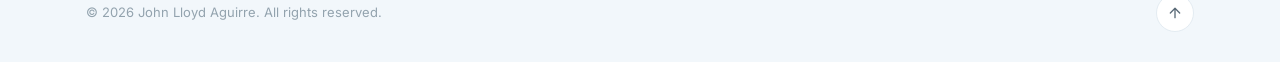
==== commit d26d7e2d: "Updates" ====
--- a/Portfolio/index.html
+++ b/Portfolio/index.html
@@ -38,8 +38,8 @@
         } catch (e) {}
       })();
     </script>
-    <script type="module" crossorigin src="./assets/index-DgmMI-PG.js"></script>
-    <link rel="stylesheet" crossorigin href="./assets/index-BfPEyjx3.css">
+    <script type="module" crossorigin src="./assets/index-p_HDhcOQ.js"></script>
+    <link rel="stylesheet" crossorigin href="./assets/index-BkOKr6JR.css">
   </head>
   <body>
     <div id="root"></div>
--- a/Portfolio/assets/index-BkOKr6JR.css
+++ b/Portfolio/assets/index-BkOKr6JR.css
@@ -0,0 +1 @@
+@import "https://fonts.googleapis.com/css2?family=Bricolage+Grotesque:opsz,wght@12..96,300;12..96,400;12..96,500;12..96,600;12..96,700;12..96,800&family=Inter:wght@300;400;500;600;700&family=JetBrains+Mono:wght@400;500&display=swap";*,:before,:after{box-sizing:border-box;margin:0;padding:0}:root{--brand-50:#ecf8fe;--brand-100:#d2eefd;--brand-200:#a5dcfb;--brand-300:#6dc8f7;--brand-400:#3bb7f3;--brand-500:#1aacf0;--brand-600:#0d8dcb;--brand-700:#0c70a3;--brand-800:#0e5b83;--brand-900:#114b6c;--brand:var(--brand-500);--bg:#fbfcfe;--bg-alt:#f2f7fb;--bg-card:#fff;--bg-subtle:#eaf2f8;--bg-ink:#071019;--ink-900:#071019;--ink-700:#24333f;--ink-500:#5b6b78;--ink-300:#93a3ae;--ink-100:#cfdae2;--border:#e4ecf2;--border-mid:#cfdae3;--accent:var(--brand-600);--accent-soft:var(--brand-50);--success:#16a34a;--success-bg:#16a34a14;--success-border:#16a34a38;--danger:#dc2626;--shadow-xs:0 1px 2px #0710190d;--shadow-sm:0 2px 8px #0710190f;--shadow-md:0 10px 30px #07101914;--shadow-lg:0 24px 64px #0710191a;--shadow-xl:0 40px 96px #0710191f;--glow-sm:0 4px 16px #1aacf038;--glow-md:0 10px 34px #1aacf047;--glow-lg:0 20px 64px #1aacf04d;--brand-a06:#1aacf00f;--brand-a10:#1aacf01a;--brand-a16:#1aacf029;--brand-a24:#1aacf03d;--brand-a40:#1aacf066;--grid-line:#0710190b;--radius-sm:10px;--radius:14px;--radius-lg:20px;--radius-xl:28px;--ease-out:cubic-bezier(.22, 1, .36, 1);--nav-h:72px}html.dark{--bg:#060b11;--bg-alt:#0a1119;--bg-card:#0e1722;--bg-subtle:#131e2b;--bg-ink:#f2f8fc;--ink-900:#eef6fb;--ink-700:#c3d2de;--ink-500:#8a9bab;--ink-300:#5d6f7f;--ink-100:#2a3844;--border:#1a2734;--border-mid:#26374a;--accent:var(--brand-400);--accent-soft:#1aacf01a;--success:#4ade80;--success-bg:#4ade801a;--success-border:#4ade803d;--danger:#f87171;--shadow-xs:0 1px 2px #0006;--shadow-sm:0 2px 10px #00000073;--shadow-md:0 10px 34px #00000080;--shadow-lg:0 24px 68px #00000094;--shadow-xl:0 40px 100px #000000a8;--glow-sm:0 4px 18px #1aacf047;--glow-md:0 10px 38px #1aacf057;--glow-lg:0 24px 76px #1aacf061;--grid-line:#96cdf00e}html{scroll-behavior:smooth;--lightningcss-light:initial;--lightningcss-dark: ;color-scheme:light;scroll-padding-top:96px}html.dark{--lightningcss-light: ;--lightningcss-dark:initial;color-scheme:dark}body{background-color:var(--bg);color:var(--ink-700);-webkit-font-smoothing:antialiased;-moz-osx-font-smoothing:grayscale;font-family:Inter,system-ui,sans-serif;line-height:1.65;overflow-x:hidden}h1,h2,h3,h4,h5{color:var(--ink-900);letter-spacing:-.03em;font-family:Bricolage Grotesque,system-ui,sans-serif;line-height:1.06}a{color:inherit}::-webkit-scrollbar{width:9px;height:9px}::-webkit-scrollbar-track{background:var(--bg-alt)}::-webkit-scrollbar-thumb{background:var(--border-mid);border:2px solid var(--bg-alt);border-radius:99px}::-webkit-scrollbar-thumb:hover{background:var(--brand-500)}::selection{background:var(--brand-a24);color:var(--ink-900)}:focus-visible{outline:2px solid var(--brand-500);outline-offset:3px;border-radius:4px}section{padding:130px 0;position:relative}.container{max-width:1180px;margin:0 auto;padding:0 36px}.eyebrow{letter-spacing:.16em;text-transform:uppercase;color:var(--brand-600);align-items:center;gap:10px;margin-bottom:22px;font-family:JetBrains Mono,monospace;font-size:11px;font-weight:500;display:inline-flex}html.dark .eyebrow{color:var(--brand-300)}.eyebrow:before{content:"";background:linear-gradient(90deg, var(--brand-500), transparent);border-radius:2px;flex-shrink:0;width:26px;height:2px;display:block}.section-title{color:var(--ink-900);letter-spacing:-.035em;margin-bottom:20px;font-size:clamp(36px,5vw,60px);font-weight:700}.section-title em{background:linear-gradient(100deg, var(--brand-500), var(--brand-300));-webkit-text-fill-color:transparent;-webkit-background-clip:text;background-clip:text;margin-right:-.12em;padding-right:.12em;font-style:italic;font-weight:400}.section-desc{color:var(--ink-500);max-width:560px;font-size:17px;line-height:1.75}.card{background:var(--bg-card);border:1px solid var(--border);border-radius:var(--radius-lg);transition:box-shadow .35s var(--ease-out), border-color .35s var(--ease-out), transform .35s var(--ease-out)}.card:hover{box-shadow:var(--shadow-lg);border-color:var(--brand-a24);transform:translateY(-4px)}.glass-card{background:var(--bg-card);border:1px solid var(--border);border-radius:var(--radius-lg);box-shadow:var(--shadow-sm);position:relative}html.dark .glass-card{background:linear-gradient(160deg, #1aacf00d, transparent 45%), var(--bg-card)}.btn-primary{background:linear-gradient(135deg, var(--brand-400), var(--brand-600));color:#fff;letter-spacing:.005em;border-radius:var(--radius-sm);cursor:pointer;box-shadow:var(--glow-sm);transition:transform .28s var(--ease-out), box-shadow .28s var(--ease-out);border:0;justify-content:center;align-items:center;gap:9px;padding:14px 28px;font-family:Inter,sans-serif;font-size:14.5px;font-weight:600;text-decoration:none;display:inline-flex;position:relative;overflow:hidden}.btn-primary:after{content:"";transition:transform .7s var(--ease-out);background:linear-gradient(115deg,#0000 30%,#ffffff59 50%,#0000 70%);position:absolute;inset:0;transform:translate(-120%)}.btn-primary>*{z-index:1;position:relative}.btn-primary:hover{box-shadow:var(--glow-md);transform:translateY(-2px)}.btn-primary:hover:after{transform:translate(120%)}.btn-primary:active{transform:translateY(0)}.btn-primary:disabled{opacity:.6;cursor:not-allowed;transform:none}.btn-outline{color:var(--ink-700);border:1px solid var(--border-mid);border-radius:var(--radius-sm);cursor:pointer;transition:color .25s, border-color .25s, background .25s, transform .25s var(--ease-out);background:0 0;justify-content:center;align-items:center;gap:9px;padding:14px 28px;font-family:Inter,sans-serif;font-size:14.5px;font-weight:600;text-decoration:none;display:inline-flex}.btn-outline:hover{border-color:var(--brand-500);color:var(--brand-600);background:var(--brand-a06);transform:translateY(-2px)}html.dark .btn-outline:hover{color:var(--brand-300)}.chip{color:var(--ink-500);background:var(--bg-alt);border:1px solid var(--border);transition:all .25s var(--ease-out);border-radius:99px;align-items:center;gap:7px;padding:7px 14px;font-size:12.5px;font-weight:500;display:inline-flex}.chip:hover{color:var(--brand-600);border-color:var(--brand-a40);background:var(--brand-a06)}html.dark .chip:hover{color:var(--brand-300)}.bg-grid{background-image:linear-gradient(var(--grid-line) 1px, transparent 1px), linear-gradient(90deg, var(--grid-line) 1px, transparent 1px);pointer-events:none;background-size:68px 68px;position:absolute;inset:0;-webkit-mask-image:radial-gradient(70% 60% at 50% 40%,#000 20%,#0000 100%);mask-image:radial-gradient(70% 60% at 50% 40%,#000 20%,#0000 100%)}.bg-orb{filter:blur(90px);opacity:.5;pointer-events:none;background:radial-gradient(circle, var(--brand-a40), transparent 70%);border-radius:50%;position:absolute}html.dark .bg-orb{opacity:.4}@media (prefers-reduced-motion:reduce){html{scroll-behavior:auto}*,:before,:after{transition-duration:.01ms!important;animation-duration:.01ms!important;animation-iteration-count:1!important}}@media (width<=1024px){section{padding:100px 0}}@media (width<=768px){section{padding:80px 0}.container{padding:0 20px}.btn-primary,.btn-outline{padding:13px 24px;font-size:14px}}.navbar{z-index:200;transition:padding .4s var(--ease-out);padding:18px 0 0;position:fixed;top:0;left:0;right:0}.navbar--scrolled{padding-top:10px}.navbar__inner{max-width:1180px;height:62px;transition:background .4s var(--ease-out), border-color .4s var(--ease-out), box-shadow .4s var(--ease-out), max-width .4s var(--ease-out), height .4s var(--ease-out);border:1px solid #0000;border-radius:999px;align-items:center;gap:20px;margin:0 auto;padding:0 22px;display:flex}.navbar--scrolled .navbar__inner{background:color-mix(in srgb, var(--bg) 78%, transparent);-webkit-backdrop-filter:blur(18px)saturate(180%);backdrop-filter:blur(18px)saturate(180%);border-color:var(--border);max-width:1080px;height:58px;box-shadow:var(--shadow-md)}.navbar__logo{flex-shrink:0;align-items:center;text-decoration:none;display:flex;position:relative}.navbar__logo-img{width:auto;height:34px;transition:transform .4s var(--ease-out);position:relative}.navbar__logo:hover .navbar__logo-img{transform:scale(1.07)rotate(-3deg)}.navbar__logo-glow{background:radial-gradient(circle, var(--brand-a24), transparent 70%);opacity:0;transition:opacity .4s var(--ease-out);border-radius:50%;position:absolute;inset:-10px}.navbar__logo:hover .navbar__logo-glow{opacity:1}.navbar__links{align-items:center;gap:4px;margin:0 auto;list-style:none;display:flex;position:relative}.navbar__pill{background:var(--brand-a10);border:1px solid var(--brand-a24);opacity:0;pointer-events:none;border-radius:99px;height:34px;position:absolute;top:0;left:0}.navbar__link{color:var(--ink-500);border-radius:99px;padding:7px 15px;font-size:14px;font-weight:500;text-decoration:none;transition:color .28s;display:block;position:relative}.navbar__link:hover{color:var(--ink-900)}.navbar__link.is-active{color:var(--brand-600);font-weight:600}html.dark .navbar__link.is-active{color:var(--brand-300)}.navbar__actions{flex-shrink:0;align-items:center;gap:10px;display:flex}.navbar__theme-toggle{background:var(--bg-alt);width:38px;height:38px;color:var(--ink-500);border:1px solid var(--border);cursor:pointer;transition:all .28s var(--ease-out);border-radius:50%;justify-content:center;align-items:center;gap:8px;display:inline-flex}.navbar__theme-toggle:hover{color:var(--brand-500);border-color:var(--brand-a40);background:var(--brand-a06);transform:rotate(-18deg)}.navbar__theme-toggle--wide{border-radius:var(--radius-sm);width:auto;height:46px;padding:0 20px;font-family:Inter,sans-serif;font-size:14px;font-weight:600}.navbar__theme-toggle--wide:hover{transform:none}.navbar__cta{border-radius:999px;height:38px;padding:0 20px;font-size:13.5px}.navbar__hamburger{background:var(--bg-alt);width:38px;height:38px;color:var(--ink-900);border:1px solid var(--border);cursor:pointer;border-radius:50%;justify-content:center;align-items:center;display:none}.navbar__progress{transform-origin:0;background:linear-gradient(90deg, var(--brand-600), var(--brand-400), var(--brand-200));width:100%;height:3px;box-shadow:0 0 12px var(--brand-a40);opacity:0;pointer-events:none;transition:opacity .3s;position:fixed;top:0;left:0;transform:scaleX(0)}.navbar--scrolled .navbar__progress{opacity:1}.navbar__mobile{z-index:190;background:var(--bg);-webkit-backdrop-filter:blur(20px);backdrop-filter:blur(20px);flex-direction:column;justify-content:center;gap:40px;padding:100px 28px 40px;display:flex;position:fixed;inset:0}.navbar__mobile:before{content:"";background:radial-gradient(circle, var(--brand-a16), transparent 70%);filter:blur(60px);pointer-events:none;border-radius:50%;width:70vw;height:70vw;position:absolute;top:-20%;right:-20%}.navbar__mobile-links{flex-direction:column;gap:6px;display:flex;position:relative}.navbar__mobile-link{letter-spacing:-.03em;color:var(--ink-900);border-bottom:1px solid var(--border);align-items:baseline;gap:16px;padding:14px 0;font-family:Bricolage Grotesque,sans-serif;font-size:34px;font-weight:600;text-decoration:none;display:flex}.navbar__mobile-link.is-active{color:var(--brand-500)}.navbar__mobile-num{color:var(--brand-500);letter-spacing:.1em;font-family:JetBrains Mono,monospace;font-size:12px;font-weight:500}.navbar__mobile-bottom{align-items:stretch;gap:12px;display:flex;position:relative}.navbar__mobile-bottom .btn-primary{height:46px}@media (width<=980px){.navbar__links{display:none}.navbar__hamburger{display:inline-flex}.navbar__cta{display:none}.navbar__inner{justify-content:space-between}.navbar__actions{margin-left:auto}}@media (width<=480px){.navbar__mobile-link{font-size:28px}}.hero{background:radial-gradient(ellipse 90% 60% at 15% 0%, var(--brand-a10), transparent 60%), var(--bg);flex-direction:column;justify-content:center;min-height:100vh;padding:150px 0 0;display:flex;position:relative;overflow:hidden}.hero__orb{will-change:transform}.hero__orb--a{width:620px;height:620px;top:-12%;left:-8%}.hero__orb--b{background:radial-gradient(circle,#0d8dcb52,#0000 70%);width:560px;height:560px;bottom:-18%;right:-10%}.hero__container{z-index:2;flex:1;grid-template-columns:1.08fr .92fr;align-items:center;gap:72px;padding-bottom:90px;display:grid;position:relative}.hero__badge{letter-spacing:.07em;text-transform:uppercase;color:var(--brand-600);background:var(--brand-a06);border:1px solid var(--brand-a24);border-radius:99px;align-items:center;gap:10px;margin-bottom:30px;padding:7px 16px 7px 12px;font-family:JetBrains Mono,monospace;font-size:11.5px;font-weight:500;display:inline-flex}html.dark .hero__badge{color:var(--brand-300)}.hero__badge-dot{background:var(--brand-500);width:7px;height:7px;box-shadow:0 0 0 0 var(--brand-a40);border-radius:50%;animation:2.2s infinite heroPulse}@keyframes heroPulse{0%{box-shadow:0 0 #1aacf08c}70%{box-shadow:0 0 0 9px #1aacf000}to{box-shadow:0 0 #1aacf000}}.hero__badge-sep{background:var(--brand-a40);width:1px;height:11px}.hero__badge-role{place-items:center start;display:grid}.hero__badge-role>*{white-space:nowrap;grid-area:1/1}.hero__badge-role-ghost{visibility:hidden;pointer-events:none}.hero__name{letter-spacing:-.045em;margin-bottom:26px;font-size:clamp(52px,8.2vw,104px);font-weight:800;line-height:.94}.hero__line{padding-bottom:.06em;display:block;overflow:hidden}.hero__word{display:inline-block}.hero__word--brand{background:linear-gradient(105deg, var(--brand-600), var(--brand-400) 45%, var(--brand-200));-webkit-text-fill-color:transparent;-webkit-background-clip:text;background-clip:text}.hero__role{color:var(--ink-900);letter-spacing:-.02em;max-width:30ch;margin-bottom:20px;font-family:Bricolage Grotesque,sans-serif;font-size:clamp(19px,2.2vw,25px);font-weight:500;line-height:1.35}.hero__role-accent{color:var(--brand-500)}.hero__desc{color:var(--ink-500);max-width:54ch;margin-bottom:36px;font-size:16.5px;line-height:1.78}.hero__actions{flex-wrap:wrap;gap:14px;margin-bottom:40px;display:flex}.hero__social-row{flex-wrap:wrap;align-items:center;gap:10px;display:flex}.hero__social-link{color:var(--ink-500);background:var(--bg-card);border:1px solid var(--border);transition:all .28s var(--ease-out);border-radius:99px;align-items:center;gap:8px;padding:9px 16px;font-size:13px;font-weight:500;text-decoration:none;display:inline-flex}.hero__social-link:hover{color:var(--brand-600);border-color:var(--brand-a40);box-shadow:var(--glow-sm);transform:translateY(-2px)}html.dark .hero__social-link:hover{color:var(--brand-300)}.hero__panel-wrap{perspective:1400px}.hero__panel{transform-style:preserve-3d;will-change:transform;background:var(--bg-card);border:1px solid var(--border);border-radius:var(--radius-xl);box-shadow:var(--shadow-lg);position:relative;overflow:hidden}.hero__panel:before{content:"";background:radial-gradient(circle, var(--brand-a16), transparent 65%);pointer-events:none;width:90%;height:130%;position:absolute;top:-60%;right:-40%}.hero__profile{border-bottom:1px solid var(--border);background:linear-gradient(120deg, var(--brand-a10), transparent 60%);align-items:center;gap:18px;padding:22px 24px;display:flex;position:relative}.hero__portrait{background:linear-gradient(150deg, var(--brand-400), var(--brand-600) 55%, transparent);width:132px;height:164px;box-shadow:var(--glow-md);border-radius:16px;flex-shrink:0;padding:3px;position:relative}.hero__portrait img{object-fit:cover;object-position:50% 18%;background:var(--bg-alt);border-radius:13px;width:100%;height:100%;display:block}.hero__profile-meta{flex-direction:column;gap:7px;min-width:0;display:flex}.hero__profile-name{color:var(--ink-900);letter-spacing:-.025em;font-family:Bricolage Grotesque,sans-serif;font-size:20px;font-weight:700;line-height:1.15}.hero__profile-role{letter-spacing:.11em;text-transform:uppercase;color:var(--brand-600);font-family:JetBrains Mono,monospace;font-size:11px;font-weight:500}html.dark .hero__profile-role{color:var(--brand-300)}.hero__profile-facts{flex-direction:column;gap:5px;margin-top:3px;display:flex}.hero__profile-fact{color:var(--ink-500);align-items:center;gap:7px;font-size:12px;display:flex}.hero__profile-fact svg{color:var(--brand-500);flex-shrink:0}.hero__profile-chip{color:var(--success);background:var(--success-bg);border:1px solid var(--success-border);border-radius:99px;align-self:flex-start;align-items:center;gap:6px;margin-top:4px;padding:5px 11px;font-size:11.5px;font-weight:600;display:inline-flex}.hero__stats{border-bottom:1px solid var(--border);grid-template-columns:repeat(3,1fr);display:grid;position:relative}.hero__stat{text-align:center;flex-direction:column;gap:5px;padding:26px 20px;transition:background .3s;display:flex}.hero__stat+.hero__stat{border-left:1px solid var(--border)}.hero__stat:hover{background:var(--brand-a06)}.hero__stat-num{letter-spacing:-.04em;color:var(--brand-500);font-variant-numeric:tabular-nums;font-family:Bricolage Grotesque,sans-serif;font-size:34px;font-weight:700;line-height:1}.hero__stat-label{letter-spacing:.05em;text-transform:uppercase;color:var(--ink-300);font-size:11.5px;font-weight:500}.hero__capabilities{padding:26px 26px 22px;position:relative}.hero__cap-label{letter-spacing:.16em;text-transform:uppercase;color:var(--ink-300);margin-bottom:16px;font-family:JetBrains Mono,monospace;font-size:10.5px;font-weight:500;display:block}.hero__cap-list{flex-direction:column;gap:11px;list-style:none;display:flex}.hero__cap-item{color:var(--ink-700);transition:color .25s ease, transform .25s var(--ease-out);align-items:center;gap:12px;font-size:14.5px;font-weight:500;display:flex}.hero__cap-item:hover{color:var(--brand-600);transform:translate(4px)}html.dark .hero__cap-item:hover{color:var(--brand-300)}.hero__cap-dot{background:var(--brand-500);width:6px;height:6px;box-shadow:0 0 0 3px var(--brand-a10);border-radius:50%;flex-shrink:0}.hero__availability{color:var(--success);background:var(--success-bg);border-top:1px solid var(--border);align-items:center;gap:10px;padding:16px 26px;font-size:13px;font-weight:500;display:flex;position:relative}.hero__avail-dot{background:var(--success);border-radius:50%;flex-shrink:0;width:8px;height:8px;animation:2s ease-in-out infinite heroBlink}@keyframes heroBlink{0%,to{opacity:1}50%{opacity:.35}}.hero__marquee{z-index:2;border-top:1px solid var(--border);border-bottom:1px solid var(--border);background:var(--bg-alt);padding:20px 0;position:relative;overflow:hidden;-webkit-mask-image:linear-gradient(90deg,#0000,#000 12% 88%,#0000);mask-image:linear-gradient(90deg,#0000,#000 12% 88%,#0000)}.hero__marquee-track{width:max-content;animation:38s linear infinite heroScroll;display:flex}.hero__marquee:hover .hero__marquee-track{animation-play-state:paused}@keyframes heroScroll{0%{transform:translate(0)}to{transform:translate(-50%)}}.hero__marquee-item{letter-spacing:.04em;color:var(--ink-500);white-space:nowrap;align-items:center;gap:30px;padding-right:30px;font-family:JetBrains Mono,monospace;font-size:13.5px;font-weight:500;display:inline-flex}.hero__marquee-sep{color:var(--brand-500);font-size:8px}@media (width<=1024px){.hero{min-height:auto;padding-top:130px}.hero__container{grid-template-columns:1fr;gap:52px;padding-bottom:64px}.hero__panel-wrap{perspective:none}.hero__panel{transform:none!important}.hero__desc,.hero__role{max-width:60ch}}@media (width<=560px){.hero__badge{flex-wrap:wrap;font-size:10.5px}.hero__stats{grid-template-columns:1fr}.hero__stat+.hero__stat{border-left:0;border-top:1px solid var(--border)}.hero__stat{text-align:left;flex-direction:row;justify-content:space-between;align-items:baseline;padding:18px 22px}.hero__stat-num{font-size:28px}.hero__actions{flex-wrap:nowrap;gap:10px}.hero__actions .btn-primary,.hero__actions .btn-outline{white-space:nowrap;flex:1;gap:7px;padding:13px 14px}}.about{background:var(--bg-alt);border-top:1px solid var(--border);position:relative;overflow:hidden}.about:before{content:"";background:radial-gradient(circle, var(--brand-a10), transparent 70%);filter:blur(70px);pointer-events:none;border-radius:50%;width:480px;height:480px;position:absolute;top:-140px;left:-140px}.about__header{max-width:640px;margin-bottom:68px;position:relative}.about__body{grid-template-columns:1fr 1fr;align-items:start;gap:64px;display:grid;position:relative}.about__paragraph{color:var(--ink-500);margin-bottom:20px;font-size:16.5px;line-height:1.82}.about__paragraph strong{color:var(--ink-900);font-weight:600}.about__text-block>.about__paragraph:first-child{border-left:2px solid var(--brand-500);color:var(--ink-700);padding-left:22px;font-size:17.5px}.about__tags{flex-wrap:wrap;gap:8px;margin:30px 0 34px;display:flex}.about__tag{color:var(--ink-500);background:var(--bg-card);border:1px solid var(--border);cursor:default;transition:all .25s var(--ease-out);border-radius:99px;align-items:center;padding:6px 13px;font-size:12.5px;font-weight:500;display:inline-flex}.about__tag:hover{color:var(--brand-600);border-color:var(--brand-a40);background:var(--brand-a06);transform:translateY(-2px)}html.dark .about__tag:hover{color:var(--brand-300)}.about__quick-info{background:var(--border);border:1px solid var(--border);border-radius:var(--radius);grid-template-columns:repeat(auto-fit,minmax(150px,1fr));gap:1px;display:grid;overflow:hidden}.about__info-item{background:var(--bg-card);flex-direction:column;gap:6px;padding:18px 20px;display:flex}.about__info-label{letter-spacing:.14em;text-transform:uppercase;color:var(--ink-300);font-family:JetBrains Mono,monospace;font-size:10px;font-weight:500}.about__info-value{color:var(--ink-900);align-items:center;gap:8px;font-size:14px;font-weight:600;display:flex}.about__info-value--available{color:var(--success)}.about__dot{background:var(--success);border-radius:50%;width:7px;height:7px;animation:2s ease-in-out infinite heroBlink}.about__highlights{grid-template-columns:repeat(2,1fr);gap:16px;display:grid}.about__highlight{background:var(--bg-card);border:1px solid var(--border);border-radius:var(--radius-lg);transition:transform .35s var(--ease-out), border-color .35s var(--ease-out), box-shadow .35s var(--ease-out);padding:28px 24px;position:relative;overflow:hidden}.about__highlight:before{content:"";background:linear-gradient(150deg, var(--brand-a10), transparent 55%);opacity:0;transition:opacity .35s var(--ease-out);position:absolute;inset:0}.about__highlight:hover{border-color:var(--brand-a24);box-shadow:var(--shadow-lg);transform:translateY(-5px)}.about__highlight:hover:before{opacity:1}.about__highlight-icon{width:46px;height:46px;color:var(--brand-500);background:var(--brand-a10);border:1px solid var(--brand-a24);transition:all .35s var(--ease-out);border-radius:13px;justify-content:center;align-items:center;margin-bottom:18px;display:inline-flex;position:relative}.about__highlight:hover .about__highlight-icon{background:linear-gradient(135deg, var(--brand-400), var(--brand-600));color:#fff;box-shadow:var(--glow-sm);border-color:#0000;transform:scale(1.06)rotate(-5deg)}.about__highlight-title{color:var(--ink-900);letter-spacing:-.02em;margin-bottom:9px;font-size:16.5px;font-weight:600;position:relative}.about__highlight-desc{color:var(--ink-500);font-size:14px;line-height:1.68;position:relative}@media (width<=1024px){.about__body{grid-template-columns:1fr;gap:48px}}@media (width<=640px){.about__highlights{grid-template-columns:1fr}.about__text-block>.about__paragraph:first-child{padding-left:18px;font-size:16.5px}}.stack{background:var(--bg);border-top:1px solid var(--border);position:relative;overflow:hidden}.stack:after{content:"";background:radial-gradient(circle, var(--brand-a10), transparent 70%);filter:blur(80px);pointer-events:none;border-radius:50%;width:520px;height:520px;position:absolute;bottom:-120px;right:-180px}.stack__header{max-width:640px;margin-bottom:64px;position:relative}.stack__grid{grid-template-columns:repeat(auto-fit,minmax(260px,1fr));gap:20px;display:grid;position:relative}.stack__category{background:var(--bg-card);border:1px solid var(--border);border-radius:var(--radius-lg);transition:transform .35s var(--ease-out), border-color .35s var(--ease-out), box-shadow .35s var(--ease-out);padding:26px 24px 28px;position:relative}.stack__category:before{content:"";background:linear-gradient(180deg, var(--brand-400), var(--brand-600));transform-origin:50% 0;width:2px;transition:transform .4s var(--ease-out);border-radius:2px;position:absolute;top:22px;bottom:22px;left:0;transform:scaleY(0)}.stack__category:hover{border-color:var(--brand-a24);box-shadow:var(--shadow-lg);transform:translateY(-5px)}.stack__category:hover:before{transform:scaleY(1)}.stack__cat-head{border-bottom:1px solid var(--border);align-items:center;gap:12px;margin-bottom:18px;padding-bottom:18px;display:flex}.stack__cat-icon{width:36px;height:36px;color:var(--brand-500);background:var(--brand-a10);border:1px solid var(--brand-a24);transition:all .35s var(--ease-out);border-radius:10px;flex-shrink:0;justify-content:center;align-items:center;display:inline-flex}.stack__category:hover .stack__cat-icon{background:linear-gradient(135deg, var(--brand-400), var(--brand-600));color:#fff;box-shadow:var(--glow-sm);border-color:#0000}.stack__cat-label{color:var(--ink-900);letter-spacing:-.015em;font-family:Bricolage Grotesque,sans-serif;font-size:15.5px;font-weight:600}.stack__cat-count{color:var(--ink-300);letter-spacing:.08em;margin-left:auto;font-family:JetBrains Mono,monospace;font-size:11px;font-weight:500}.stack__badges{flex-wrap:wrap;gap:8px;display:flex}.stack__badge{background:var(--bg-alt);border:1px solid var(--border);cursor:default;transition:all .25s var(--ease-out);border-radius:8px;align-items:center;gap:8px;padding:7px 13px;display:inline-flex}.stack__badge:hover{border-color:var(--brand-a40);background:var(--brand-a06);box-shadow:var(--glow-sm);transform:translateY(-2px)}.stack__badge-dot{background:var(--ink-300);border-radius:50%;flex-shrink:0;width:5px;height:5px;transition:background .25s,box-shadow .25s}.stack__badge:hover .stack__badge-dot{background:var(--brand-500);box-shadow:0 0 0 3px var(--brand-a16)}.stack__badge-name{color:var(--ink-700);white-space:nowrap;font-size:13px;font-weight:500;transition:color .25s}.stack__badge:hover .stack__badge-name{color:var(--brand-600)}html.dark .stack__badge:hover .stack__badge-name{color:var(--brand-300)}.projects{background:var(--bg-alt);border-top:1px solid var(--border);position:relative;overflow:hidden}.projects:before{content:"";background:radial-gradient(circle, var(--brand-a10), transparent 70%);filter:blur(90px);pointer-events:none;border-radius:50%;width:560px;height:560px;position:absolute;top:10%;left:-200px}.projects__header{max-width:640px;margin-bottom:42px;position:relative}.projects__filters{flex-wrap:wrap;gap:9px;margin-bottom:44px;display:flex;position:relative}.projects__filter-btn{color:var(--ink-500);background:var(--bg-card);border:1px solid var(--border);cursor:pointer;transition:all .28s var(--ease-out);border-radius:99px;padding:9px 20px;font-family:Inter,sans-serif;font-size:13.5px;font-weight:500}.projects__filter-btn:hover{color:var(--brand-600);border-color:var(--brand-a40);background:var(--brand-a06);transform:translateY(-2px)}html.dark .projects__filter-btn:hover{color:var(--brand-300)}.projects__filter-btn--active,.projects__filter-btn--active:hover{color:#fff;background:linear-gradient(135deg, var(--brand-400), var(--brand-600));box-shadow:var(--glow-sm);border-color:#0000;font-weight:600}.projects__grid{grid-template-columns:repeat(auto-fill,minmax(330px,1fr));gap:24px;display:grid;position:relative}.project-card{background:var(--bg-card);border:1px solid var(--border);border-radius:var(--radius-lg);transition:transform .38s var(--ease-out), border-color .38s var(--ease-out), box-shadow .38s var(--ease-out);flex-direction:column;display:flex;overflow:hidden}.project-card:hover{border-color:var(--brand-a24);box-shadow:var(--shadow-xl);transform:translateY(-7px)}.project-card__thumb{aspect-ratio:16/10;background:var(--bg-subtle);border-bottom:1px solid var(--border);position:relative;overflow:hidden}.project-card__img{object-fit:cover;object-position:top center;width:100%;height:100%;transition:transform .7s var(--ease-out);display:block}.project-card:hover .project-card__img{transform:scale(1.05)}.project-card__placeholder{background:linear-gradient(135deg, var(--brand-a16), transparent);justify-content:center;align-items:center;width:100%;height:100%;display:flex}.project-card__placeholder-letter{color:var(--brand-a40);font-family:Bricolage Grotesque,sans-serif;font-size:60px;font-weight:700}.project-card__overlay{opacity:0;transition:opacity .35s var(--ease-out);background:linear-gradient(#060b1126,#060b11b8);justify-content:center;align-items:center;display:flex;position:absolute;inset:0}.project-card:hover .project-card__overlay{opacity:1}.project-card__view-btn{color:#fff;background:linear-gradient(135deg, var(--brand-400), var(--brand-600));border-radius:var(--radius-sm);cursor:pointer;box-shadow:var(--glow-md);transition:transform .35s var(--ease-out);border:0;padding:11px 24px;font-family:Inter,sans-serif;font-size:13.5px;font-weight:600;transform:translateY(10px)}.project-card:hover .project-card__view-btn{transform:translateY(0)}.project-card__body{flex-direction:column;flex:1;padding:22px 22px 20px;display:flex}.project-card__tags{flex-wrap:wrap;gap:6px;margin-bottom:13px;display:flex}.project-card__tag{letter-spacing:.08em;text-transform:uppercase;color:var(--brand-600);background:var(--brand-a10);border:1px solid var(--brand-a24);border-radius:99px;padding:4px 11px;font-family:JetBrains Mono,monospace;font-size:10px;font-weight:500}html.dark .project-card__tag{color:var(--brand-300)}.project-card__title{color:var(--ink-900);letter-spacing:-.022em;margin-bottom:9px;font-size:18px;font-weight:600;line-height:1.3;transition:color .28s}.project-card:hover .project-card__title{color:var(--brand-600)}html.dark .project-card:hover .project-card__title{color:var(--brand-300)}.project-card__desc{color:var(--ink-500);margin-bottom:18px;font-size:13.8px;line-height:1.68}.project-card__tech{flex-wrap:wrap;gap:6px;margin-bottom:20px;display:flex}.project-card__tech-badge{color:var(--ink-500);background:var(--bg-alt);border:1px solid var(--border);border-radius:6px;padding:4px 10px;font-size:11.5px;font-weight:500}.project-card__tech-more{color:var(--brand-600);border-color:var(--brand-a24);background:var(--brand-a06)}html.dark .project-card__tech-more{color:var(--brand-300)}.project-card__footer{border-top:1px solid var(--border);align-items:center;gap:9px;margin-top:auto;padding-top:18px;display:flex}.project-card__details-btn{color:var(--ink-700);border:1px solid var(--border-mid);cursor:pointer;transition:all .25s var(--ease-out);background:0 0;border-radius:8px;flex:1;padding:10px 16px;font-family:Inter,sans-serif;font-size:13px;font-weight:600}.project-card__details-btn:hover{color:#fff;background:linear-gradient(135deg, var(--brand-400), var(--brand-600));box-shadow:var(--glow-sm);border-color:#0000}.project-card__icon-btn{width:38px;height:38px;color:var(--ink-500);border:1px solid var(--border-mid);transition:all .25s var(--ease-out);background:0 0;border-radius:8px;flex-shrink:0;justify-content:center;align-items:center;text-decoration:none;display:inline-flex}.project-card__icon-btn:hover{color:var(--brand-600);border-color:var(--brand-a40);background:var(--brand-a06)}html.dark .project-card__icon-btn:hover{color:var(--brand-300)}.modal__overlay{z-index:1000;-webkit-backdrop-filter:blur(10px);backdrop-filter:blur(10px);background:#040a10b8;justify-content:center;align-items:flex-start;padding:48px 24px;display:flex;position:fixed;inset:0;overflow-y:auto}.modal__panel{background:var(--bg-card);border:1px solid var(--border);border-radius:var(--radius-xl);width:100%;max-width:820px;box-shadow:var(--shadow-xl);position:relative;overflow:hidden}.modal__close{z-index:3;color:#fff;-webkit-backdrop-filter:blur(8px);backdrop-filter:blur(8px);cursor:pointer;width:38px;height:38px;transition:all .25s var(--ease-out);background:#060b1199;border:1px solid #ffffff29;border-radius:50%;justify-content:center;align-items:center;display:inline-flex;position:absolute;top:16px;right:16px}.modal__close:hover{background:var(--brand-500);border-color:#0000;transform:rotate(90deg)}.modal__media{background:var(--bg-subtle);border:0;border-bottom:1px solid var(--border);cursor:zoom-in;width:100%;height:300px;padding:0;display:block;position:relative;overflow:hidden}.modal__media:disabled{cursor:default}.modal__image{object-fit:cover;object-position:top center;width:100%;height:100%;display:block}.modal__media--tall .modal__image{object-fit:fill;will-change:transform;height:auto}.modal__image-overlay{pointer-events:none;background:linear-gradient(#060b1159 0%,#0000 32%,#060b118c 100%);position:absolute;inset:0}.modal__placeholder-label{height:100%;color:var(--brand-a40);justify-content:center;align-items:center;font-family:Bricolage Grotesque,sans-serif;font-size:76px;font-weight:700;display:flex}.modal__category{letter-spacing:.1em;text-transform:uppercase;color:#fff;background:linear-gradient(135deg, var(--brand-400), var(--brand-600));box-shadow:var(--glow-sm);border-radius:99px;padding:6px 14px;font-family:JetBrains Mono,monospace;font-size:10.5px;font-weight:500;position:absolute;top:18px;left:20px}.modal__media-hint{color:#fff;-webkit-backdrop-filter:blur(8px);backdrop-filter:blur(8px);background:#060b119e;border:1px solid #ffffff29;border-radius:99px;align-items:center;gap:7px;padding:7px 14px;font-size:12px;font-weight:500;transition:background .25s;display:inline-flex;position:absolute;bottom:16px;right:18px}.modal__media:hover .modal__media-hint{background:var(--brand-500)}.modal__body{padding:30px 34px 34px}.modal__title{color:var(--ink-900);letter-spacing:-.03em;margin-bottom:6px;font-size:26px;font-weight:700}.modal__subtitle{letter-spacing:.05em;color:var(--brand-600);margin-bottom:18px;font-family:JetBrains Mono,monospace;font-size:12.5px}html.dark .modal__subtitle{color:var(--brand-300)}.modal__desc{color:var(--ink-500);margin-bottom:30px;font-size:15.5px;line-height:1.78}.modal__section{margin-bottom:28px}.modal__section-title{letter-spacing:.14em;text-transform:uppercase;color:var(--ink-300);align-items:center;gap:10px;margin-bottom:16px;font-family:JetBrains Mono,monospace;font-size:11px;font-weight:500;display:flex}.modal__section-title:after{content:"";background:var(--border);flex:1;height:1px}.modal__features{grid-template-columns:repeat(auto-fit,minmax(240px,1fr));gap:10px 20px;list-style:none;display:grid}.modal__feature{color:var(--ink-700);align-items:flex-start;gap:10px;font-size:14px;line-height:1.55;display:flex}.modal__feature-icon{color:var(--brand-500);flex-shrink:0;margin-top:3px}.modal__tech{flex-wrap:wrap;gap:8px;display:flex}.modal__tech-badge{color:var(--ink-700);background:var(--bg-alt);border:1px solid var(--border);transition:all .25s var(--ease-out);border-radius:8px;padding:7px 14px;font-size:12.5px;font-weight:500}.modal__tech-badge:hover{color:var(--brand-600);border-color:var(--brand-a40);background:var(--brand-a06)}html.dark .modal__tech-badge:hover{color:var(--brand-300)}.modal__actions{border-top:1px solid var(--border);flex-wrap:wrap;gap:11px;padding-top:24px;display:flex}.modal__action-btn{padding:12px 22px;font-size:13.5px}.fullview{z-index:1100;-webkit-backdrop-filter:blur(14px);backdrop-filter:blur(14px);background:#040a10f0;flex-direction:column;display:flex;position:fixed;inset:0}.fullview__bar{background:#060b11e6;border-bottom:1px solid #ffffff1a;flex-shrink:0;align-items:center;gap:16px;padding:15px 22px;display:flex;position:relative}.fullview__bar-title{color:#fff;letter-spacing:-.02em;white-space:nowrap;text-overflow:ellipsis;font-family:Bricolage Grotesque,sans-serif;font-size:15px;font-weight:600;overflow:hidden}.fullview__bar-hint{color:#ffffff80;white-space:nowrap;margin-left:auto;font-family:JetBrains Mono,monospace;font-size:11.5px}.fullview__close{color:#fff;cursor:pointer;width:36px;height:36px;transition:all .25s var(--ease-out);background:#ffffff14;border:1px solid #ffffff29;border-radius:50%;flex-shrink:0;justify-content:center;align-items:center;display:inline-flex}.fullview__close:hover{background:var(--brand-500);border-color:#0000;transform:rotate(90deg)}.fullview__progress{transform-origin:0;background:linear-gradient(90deg, var(--brand-600), var(--brand-300));width:100%;height:2px;position:absolute;bottom:-1px;left:0;transform:scaleX(0)}.fullview__scroll{cursor:zoom-out;flex:1;padding:28px;overflow-y:auto}.fullview__body{border-radius:var(--radius);cursor:default;max-width:1100px;margin:0 auto;overflow:hidden;box-shadow:0 30px 90px #0009}.fullview__img{width:100%;height:auto;display:block}@media (width<=768px){.projects__grid{grid-template-columns:1fr}.modal__overlay{padding:0}.modal__panel{border:0;border-radius:0;min-height:100%}.modal__body{padding:24px 22px 30px}.modal__title{font-size:22px}.modal__media{height:220px}.modal__actions .modal__action-btn{flex:1}.fullview__bar-hint{display:none}.fullview__scroll{padding:14px}}.services{background:var(--bg);border-top:1px solid var(--border);position:relative;overflow:hidden}.services:after{content:"";background:radial-gradient(circle, var(--brand-a10), transparent 70%);filter:blur(90px);pointer-events:none;border-radius:50%;width:520px;height:520px;position:absolute;top:0;right:-160px}.services__header{max-width:640px;margin-bottom:62px;position:relative}.services__grid{counter-reset:service;grid-template-columns:repeat(auto-fit,minmax(280px,1fr));gap:18px;display:grid;position:relative}.service-card{background:var(--bg-card);border:1px solid var(--border);border-radius:var(--radius-lg);counter-increment:service;transition:transform .35s var(--ease-out), border-color .35s var(--ease-out), box-shadow .35s var(--ease-out);padding:30px 26px 28px;position:relative;overflow:hidden}.service-card:before{content:counter(service, decimal-leading-zero);letter-spacing:.1em;color:var(--ink-300);font-family:JetBrains Mono,monospace;font-size:11px;font-weight:500;transition:color .35s;position:absolute;top:20px;right:22px}.service-card:after{content:"";background:linear-gradient(160deg, var(--brand-a10), transparent 60%);opacity:0;pointer-events:none;transition:opacity .35s var(--ease-out);position:absolute;inset:0}.service-card:hover{border-color:var(--brand-a24);box-shadow:var(--shadow-lg);transform:translateY(-6px)}.service-card:hover:after{opacity:1}.service-card:hover:before{color:var(--brand-500)}.service-card__icon{z-index:1;width:46px;height:46px;color:var(--brand-500);background:var(--brand-a10);border:1px solid var(--brand-a24);transition:all .35s var(--ease-out);border-radius:13px;justify-content:center;align-items:center;margin-bottom:20px;display:inline-flex;position:relative}.service-card:hover .service-card__icon{background:linear-gradient(135deg, var(--brand-400), var(--brand-600));color:#fff;box-shadow:var(--glow-sm);border-color:#0000;transform:scale(1.07)rotate(-6deg)}.service-card__title{z-index:1;color:var(--ink-900);letter-spacing:-.02em;margin-bottom:10px;padding-right:28px;font-size:16.5px;font-weight:600;line-height:1.34;position:relative}.service-card__desc{z-index:1;color:var(--ink-500);font-size:14px;line-height:1.7;position:relative}.devfocus{background:var(--bg-alt);border-top:1px solid var(--border);position:relative;overflow:hidden}.devfocus__header{max-width:640px;margin-bottom:60px;position:relative}.devfocus__body{grid-template-columns:1.15fr .85fr;align-items:start;gap:52px;display:grid;position:relative}.devfocus__list{border-top:1px solid var(--border);flex-direction:column;display:flex}.devfocus__item{border-bottom:1px solid var(--border);cursor:default;transition:padding-left .35s var(--ease-out), background .35s var(--ease-out);align-items:center;gap:20px;padding:20px 18px 20px 4px;display:flex;position:relative}.devfocus__item:before{content:"";background:linear-gradient(180deg, var(--brand-400), var(--brand-600));width:2px;transition:transform .35s var(--ease-out);border-radius:2px;position:absolute;top:12px;bottom:12px;left:0;transform:scaleY(0)}.devfocus__item:hover{background:var(--brand-a06);padding-left:20px}.devfocus__item:hover:before{transform:scaleY(1)}.devfocus__item-num{letter-spacing:.08em;color:var(--ink-300);flex-shrink:0;font-family:JetBrains Mono,monospace;font-size:12px;font-weight:500;transition:color .3s}.devfocus__item:hover .devfocus__item-num{color:var(--brand-500)}.devfocus__item-content{flex:1}.devfocus__item-title{color:var(--ink-900);letter-spacing:-.02em;margin-bottom:4px;font-size:16.5px;font-weight:600;transition:color .3s}.devfocus__item:hover .devfocus__item-title{color:var(--brand-600)}html.dark .devfocus__item:hover .devfocus__item-title{color:var(--brand-300)}.devfocus__item-desc{color:var(--ink-500);font-size:14px;line-height:1.6}.devfocus__item-arrow{color:var(--brand-500);opacity:0;transition:opacity .3s ease, transform .3s var(--ease-out);flex-shrink:0;transform:translate(-8px)}.devfocus__item:hover .devfocus__item-arrow{opacity:1;transform:translate(0)}.devfocus__cta-box{border-radius:var(--radius-xl);padding:34px 30px;position:sticky;top:108px;overflow:hidden}.devfocus__cta-orb{background:radial-gradient(circle, var(--brand-a24), transparent 70%);filter:blur(40px);pointer-events:none;border-radius:50%;width:300px;height:300px;position:absolute;top:-120px;right:-100px}.devfocus__cta-title{color:var(--ink-900);letter-spacing:-.03em;margin-bottom:12px;font-size:26px;font-weight:700;position:relative}.devfocus__cta-desc{color:var(--ink-500);margin-bottom:26px;font-size:14.5px;line-height:1.72;position:relative}.devfocus__cta-box .btn-primary{width:100%;position:relative}.devfocus__cta-stats{border-top:1px solid var(--border);grid-template-columns:repeat(3,1fr);gap:12px;margin-top:30px;padding-top:26px;display:grid;position:relative}.devfocus__cta-stat{text-align:center;flex-direction:column;gap:4px;display:flex}.devfocus__cta-stat-num{letter-spacing:-.04em;color:var(--brand-500);font-family:Bricolage Grotesque,sans-serif;font-size:25px;font-weight:700;line-height:1}.devfocus__cta-stat-label{letter-spacing:.05em;text-transform:uppercase;color:var(--ink-300);font-size:10.5px;font-weight:500;line-height:1.4}@media (width<=1024px){.devfocus__body{grid-template-columns:1fr;gap:40px}.devfocus__cta-box{position:static}}@media (width<=560px){.devfocus__item{gap:14px;padding-right:8px}.devfocus__item-arrow{display:none}.devfocus__cta-stats{text-align:left;grid-template-columns:1fr}.devfocus__cta-stat{text-align:left;flex-direction:row;justify-content:space-between;align-items:baseline}}.contact{background:var(--bg);border-top:1px solid var(--border);position:relative;overflow:hidden}.contact:before{content:"";background:radial-gradient(circle, var(--brand-a10), transparent 70%);filter:blur(90px);pointer-events:none;border-radius:50%;width:900px;height:480px;position:absolute;bottom:-180px;left:50%;transform:translate(-50%)}.contact__header{max-width:640px;margin-bottom:62px;position:relative}.contact__body{grid-template-columns:1.1fr .9fr;align-items:start;gap:24px;display:grid;position:relative}.contact__form-card,.contact__info-card{border-radius:var(--radius-xl);padding:34px 32px;overflow:hidden}.contact__form-title{color:var(--ink-900);letter-spacing:-.025em;border-bottom:1px solid var(--border);margin-bottom:26px;padding-bottom:16px;font-size:19px;font-weight:600}.contact__form{flex-direction:column;gap:18px;display:flex}.contact__form-row{grid-template-columns:1fr 1fr;gap:14px;display:grid}.contact__field{flex-direction:column;gap:8px;display:flex}.contact__label{letter-spacing:.13em;text-transform:uppercase;color:var(--ink-300);font-family:JetBrains Mono,monospace;font-size:10.5px;font-weight:500}.contact__input{width:100%;color:var(--ink-900);background:var(--bg-alt);border:1px solid var(--border);border-radius:var(--radius-sm);outline:none;padding:13px 16px;font-family:Inter,sans-serif;font-size:14.5px;transition:border-color .25s,box-shadow .25s,background .25s}.contact__input::placeholder{color:var(--ink-300)}.contact__input:focus{border-color:var(--brand-500);background:var(--bg-card);box-shadow:0 0 0 3px var(--brand-a16)}.contact__textarea{resize:vertical;min-height:130px;line-height:1.65}.contact__submit{width:100%;margin-top:6px;padding:15px 28px}.contact__submit--sent{background:var(--success);box-shadow:none}.contact__submit--error{background:var(--danger);box-shadow:none}.contact__info-items{flex-direction:column;gap:10px;margin-bottom:30px;display:flex}.contact__info-item{background:var(--bg-alt);border:1px solid var(--border);border-radius:var(--radius);transition:all .28s var(--ease-out);align-items:center;gap:14px;padding:14px 16px;text-decoration:none;display:flex}a.contact__info-item:hover{border-color:var(--brand-a40);background:var(--brand-a06);transform:translate(4px)}.contact__info-icon{width:42px;height:42px;color:var(--brand-500);background:var(--brand-a10);border:1px solid var(--brand-a24);transition:all .28s var(--ease-out);border-radius:11px;flex-shrink:0;justify-content:center;align-items:center;display:inline-flex}.contact__info-icon--violet{color:var(--brand-600)}.contact__info-icon--teal{color:var(--brand-400)}a.contact__info-item:hover .contact__info-icon{background:linear-gradient(135deg, var(--brand-400), var(--brand-600));color:#fff;box-shadow:var(--glow-sm);border-color:#0000}.contact__info-label{letter-spacing:.13em;text-transform:uppercase;color:var(--ink-300);margin-bottom:3px;font-family:JetBrains Mono,monospace;font-size:10px;font-weight:500;display:block}.contact__info-value{color:var(--ink-900);word-break:break-word;font-size:14px;font-weight:500;display:block}.contact__socials{margin-bottom:26px}.contact__socials-label{letter-spacing:.13em;text-transform:uppercase;color:var(--ink-300);margin-bottom:12px;font-family:JetBrains Mono,monospace;font-size:10px;font-weight:500;display:block}.contact__social-links{flex-wrap:wrap;gap:9px;display:flex}.contact__social-btn{color:var(--ink-700);background:var(--bg-alt);border:1px solid var(--border);border-radius:var(--radius-sm);transition:all .28s var(--ease-out);align-items:center;gap:9px;padding:10px 16px;font-size:13px;font-weight:500;text-decoration:none;display:inline-flex}.contact__social-btn:hover{color:var(--brand-600);border-color:var(--brand-a40);background:var(--brand-a06);box-shadow:var(--glow-sm);transform:translateY(-2px)}html.dark .contact__social-btn:hover{color:var(--brand-300)}.contact__resume{margin-bottom:0}.contact__resume-btn{width:100%}@media (width<=900px){.contact__body{grid-template-columns:1fr}}@media (width<=560px){.contact__form-card,.contact__info-card{padding:26px 22px}.contact__form-row{grid-template-columns:1fr}}.footer{background:var(--bg-alt);border-top:1px solid var(--border);padding:76px 0 30px;position:relative;overflow:hidden}.footer:before{content:"";background:linear-gradient(90deg, transparent, var(--brand-a40), transparent);height:1px;position:absolute;top:0;left:0;right:0}.footer__top{border-bottom:1px solid var(--border);grid-template-columns:2fr 1fr 1fr;gap:56px;padding-bottom:44px;display:grid;position:relative}.footer__brand{max-width:340px}.footer__logo{align-items:center;margin-bottom:14px;text-decoration:none;display:inline-flex}.footer__logo-img{width:auto;height:36px;transition:transform .4s var(--ease-out)}.footer__logo:hover .footer__logo-img{transform:scale(1.08)rotate(-4deg)}.footer__tagline{letter-spacing:.14em;text-transform:uppercase;color:var(--brand-600);margin-bottom:14px;font-family:JetBrains Mono,monospace;font-size:11px;font-weight:500;display:block}html.dark .footer__tagline{color:var(--brand-300)}.footer__desc{color:var(--ink-500);margin-bottom:22px;font-size:14px;line-height:1.72}.footer__socials{gap:9px;display:flex}.footer__social{width:38px;height:38px;color:var(--ink-500);background:var(--bg-card);border:1px solid var(--border);transition:all .28s var(--ease-out);border-radius:10px;justify-content:center;align-items:center;text-decoration:none;display:inline-flex}.footer__social:hover{color:#fff;background:linear-gradient(135deg, var(--brand-400), var(--brand-600));box-shadow:var(--glow-sm);border-color:#0000;transform:translateY(-3px)}.footer__col-title{letter-spacing:.02em;color:var(--ink-900);margin-bottom:18px;font-size:13px;font-weight:600}.footer__links{flex-direction:column;gap:11px;list-style:none;display:flex}.footer__link{color:var(--ink-500);cursor:pointer;transition:color .25s ease, transform .25s var(--ease-out);align-items:center;font-size:14px;text-decoration:none;display:inline-flex}.footer__link:hover{color:var(--brand-600);transform:translate(4px)}html.dark .footer__link:hover{color:var(--brand-300)}.footer__link--static{cursor:default}.footer__link--static:hover{color:var(--ink-500);transform:none}.footer__bottom{align-items:center;gap:18px;padding-top:26px;display:flex;position:relative}.footer__copy{color:var(--ink-300);font-size:13px}.footer__back-top{width:38px;height:38px;color:var(--ink-500);background:var(--bg-card);border:1px solid var(--border);cursor:pointer;transition:all .28s var(--ease-out);border-radius:50%;flex-shrink:0;justify-content:center;align-items:center;margin-left:auto;display:inline-flex}.footer__back-top:hover{color:#fff;background:linear-gradient(135deg, var(--brand-400), var(--brand-600));box-shadow:var(--glow-sm);border-color:#0000;transform:translateY(-3px)}@media (width<=860px){.footer__top{grid-template-columns:1fr 1fr;gap:36px}.footer__brand{grid-column:1/-1;max-width:none}}@media (width<=560px){.footer__bottom{flex-wrap:wrap}}
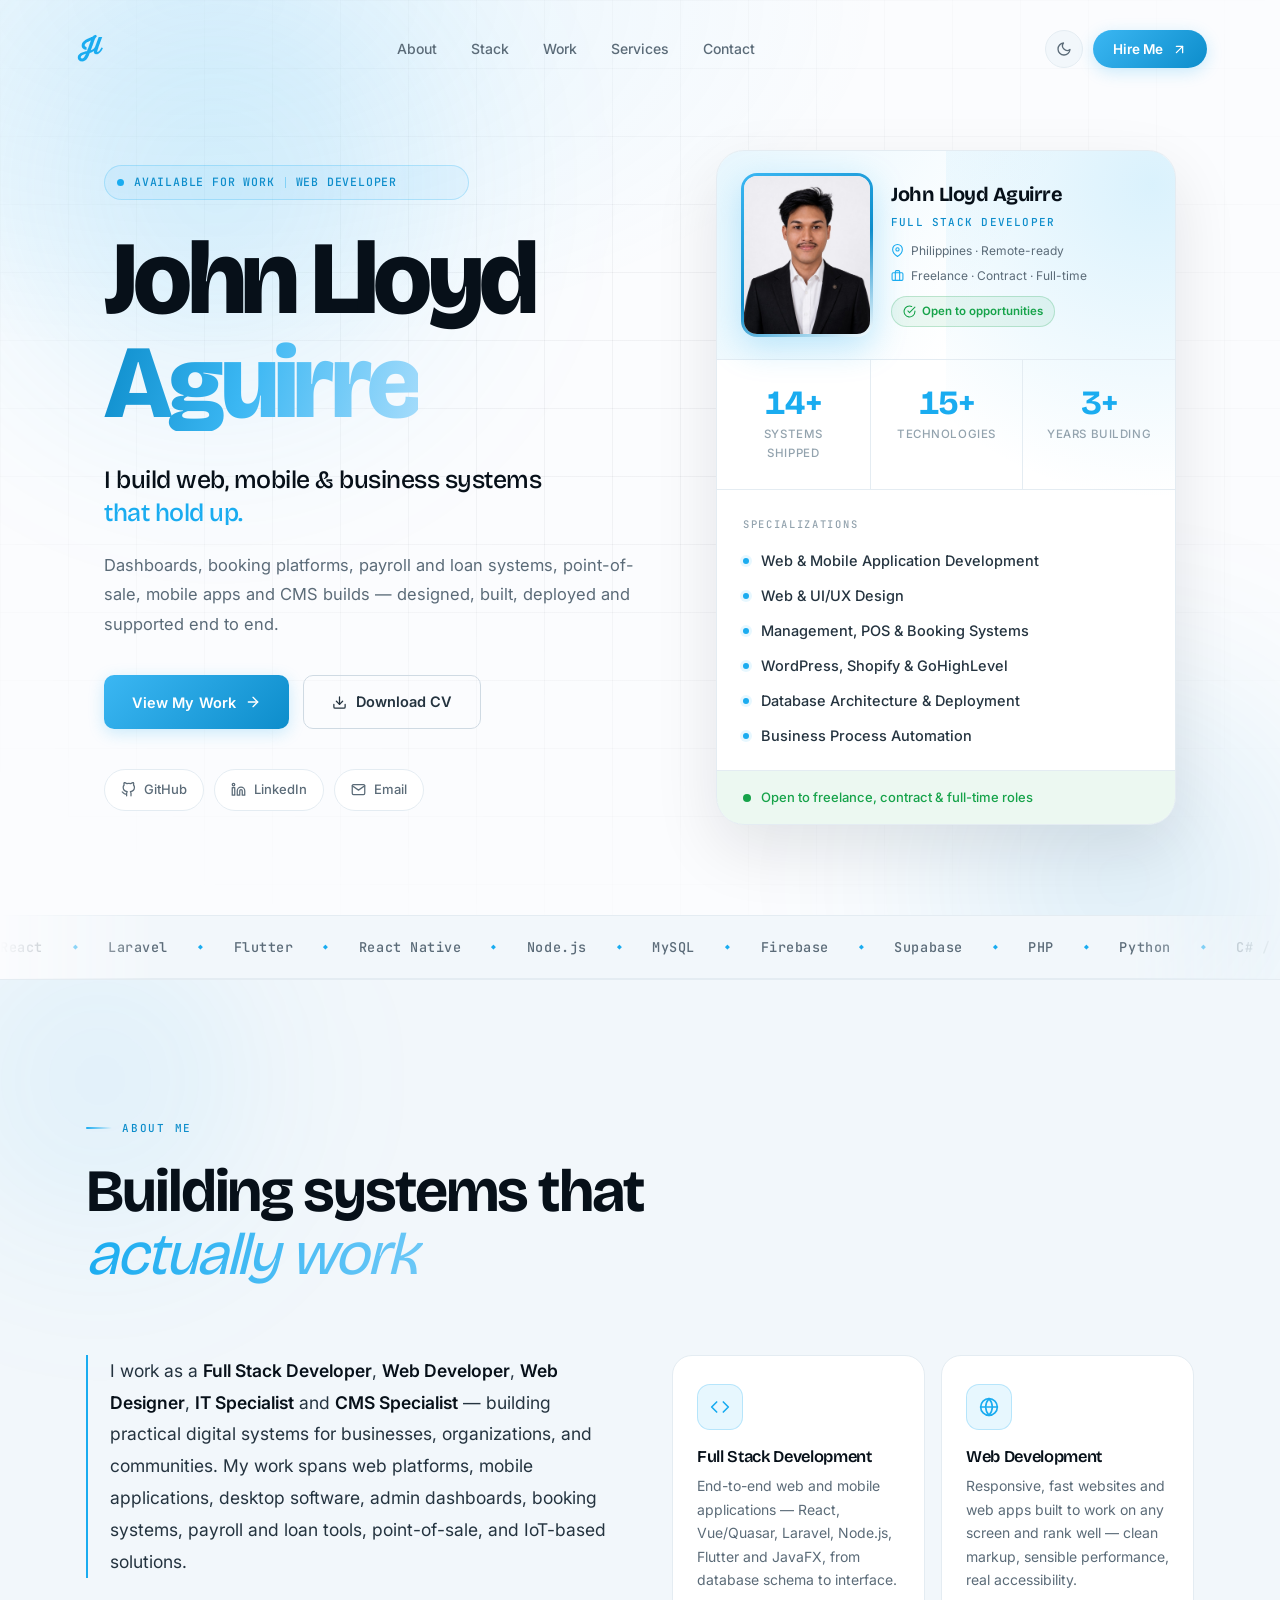
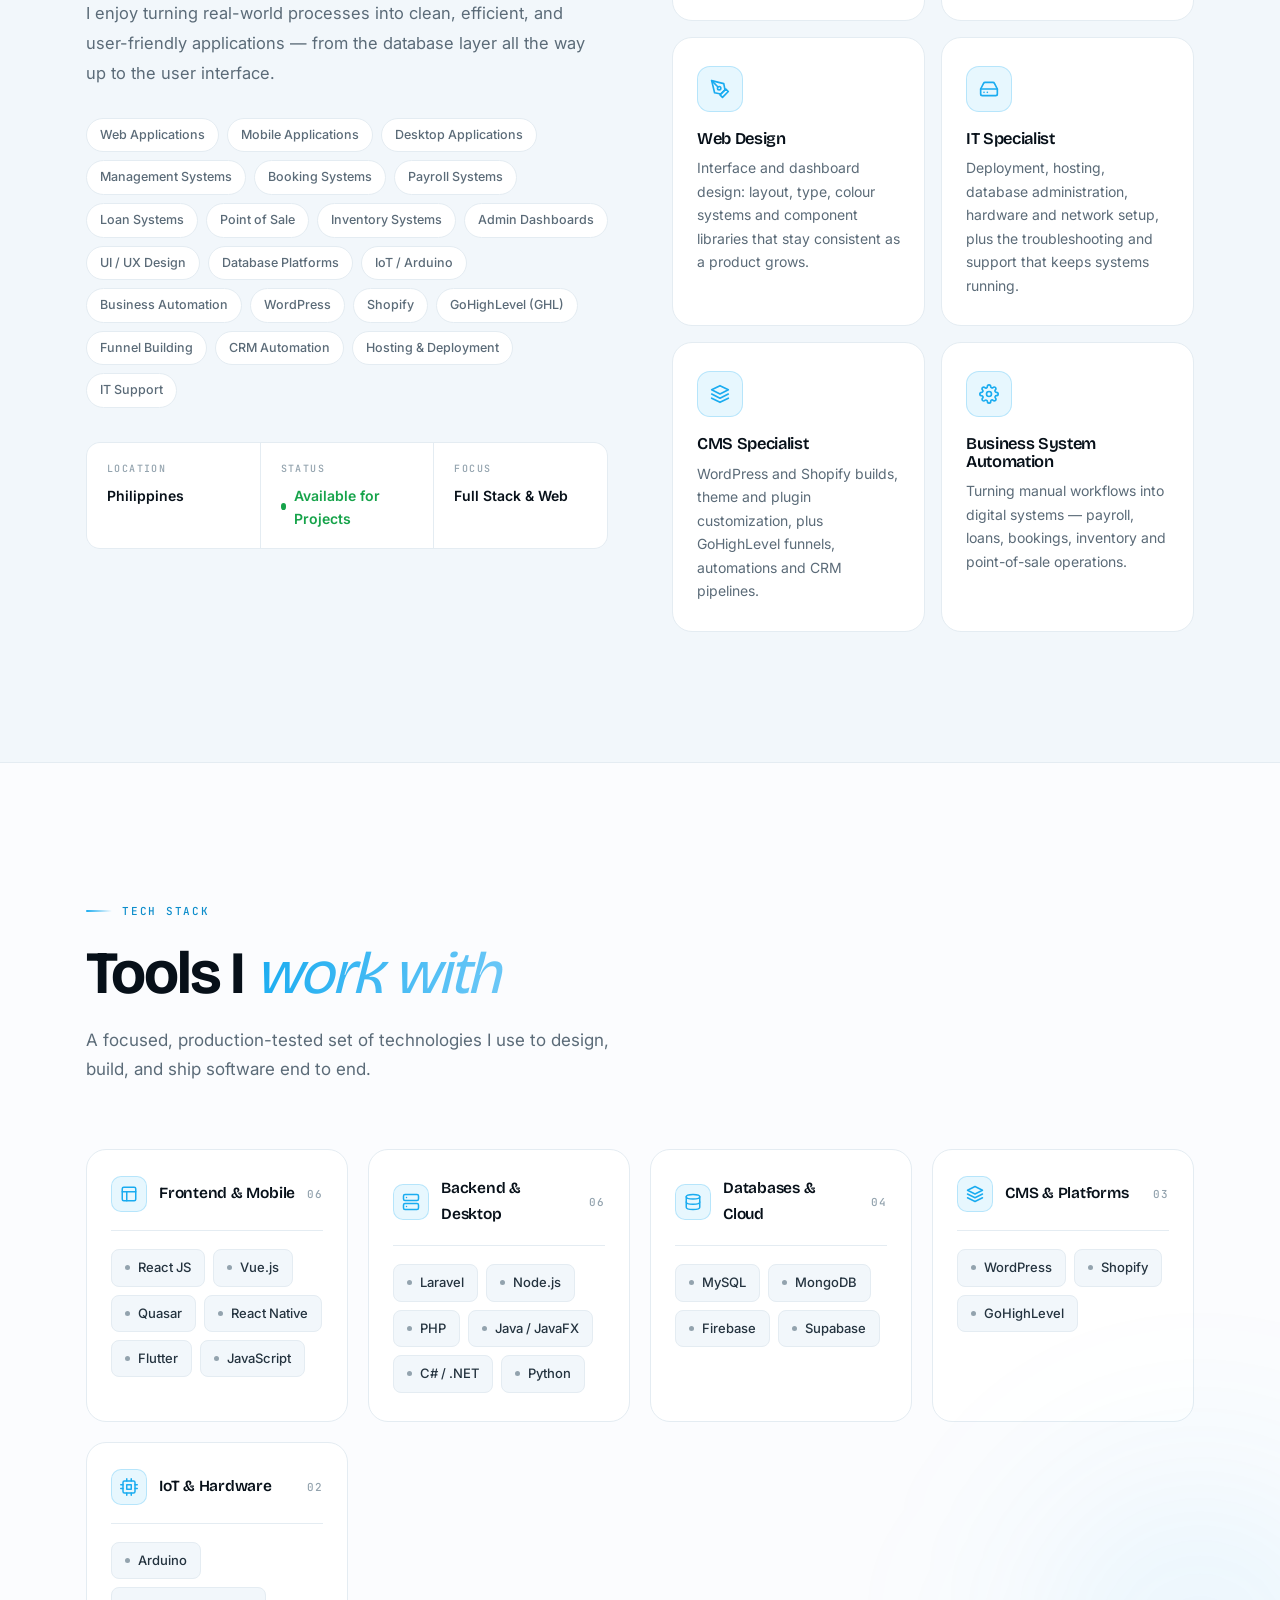
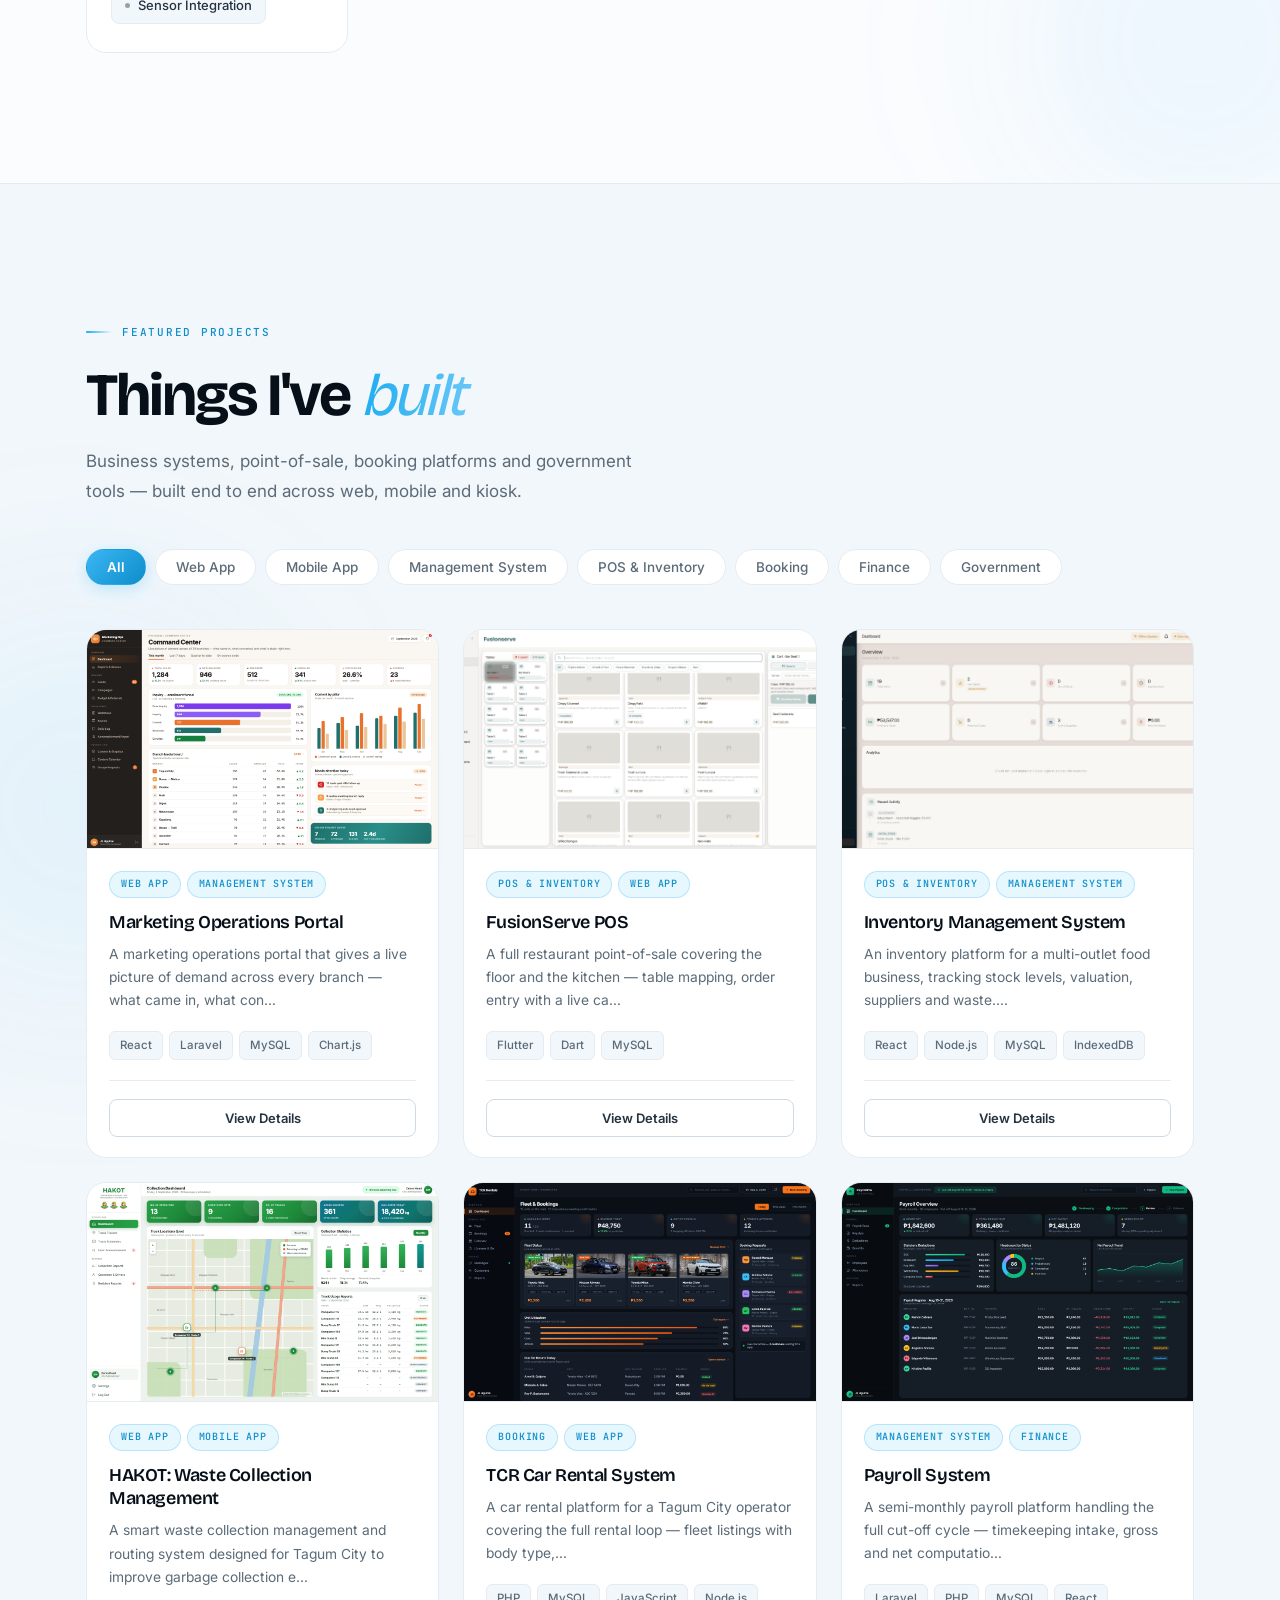
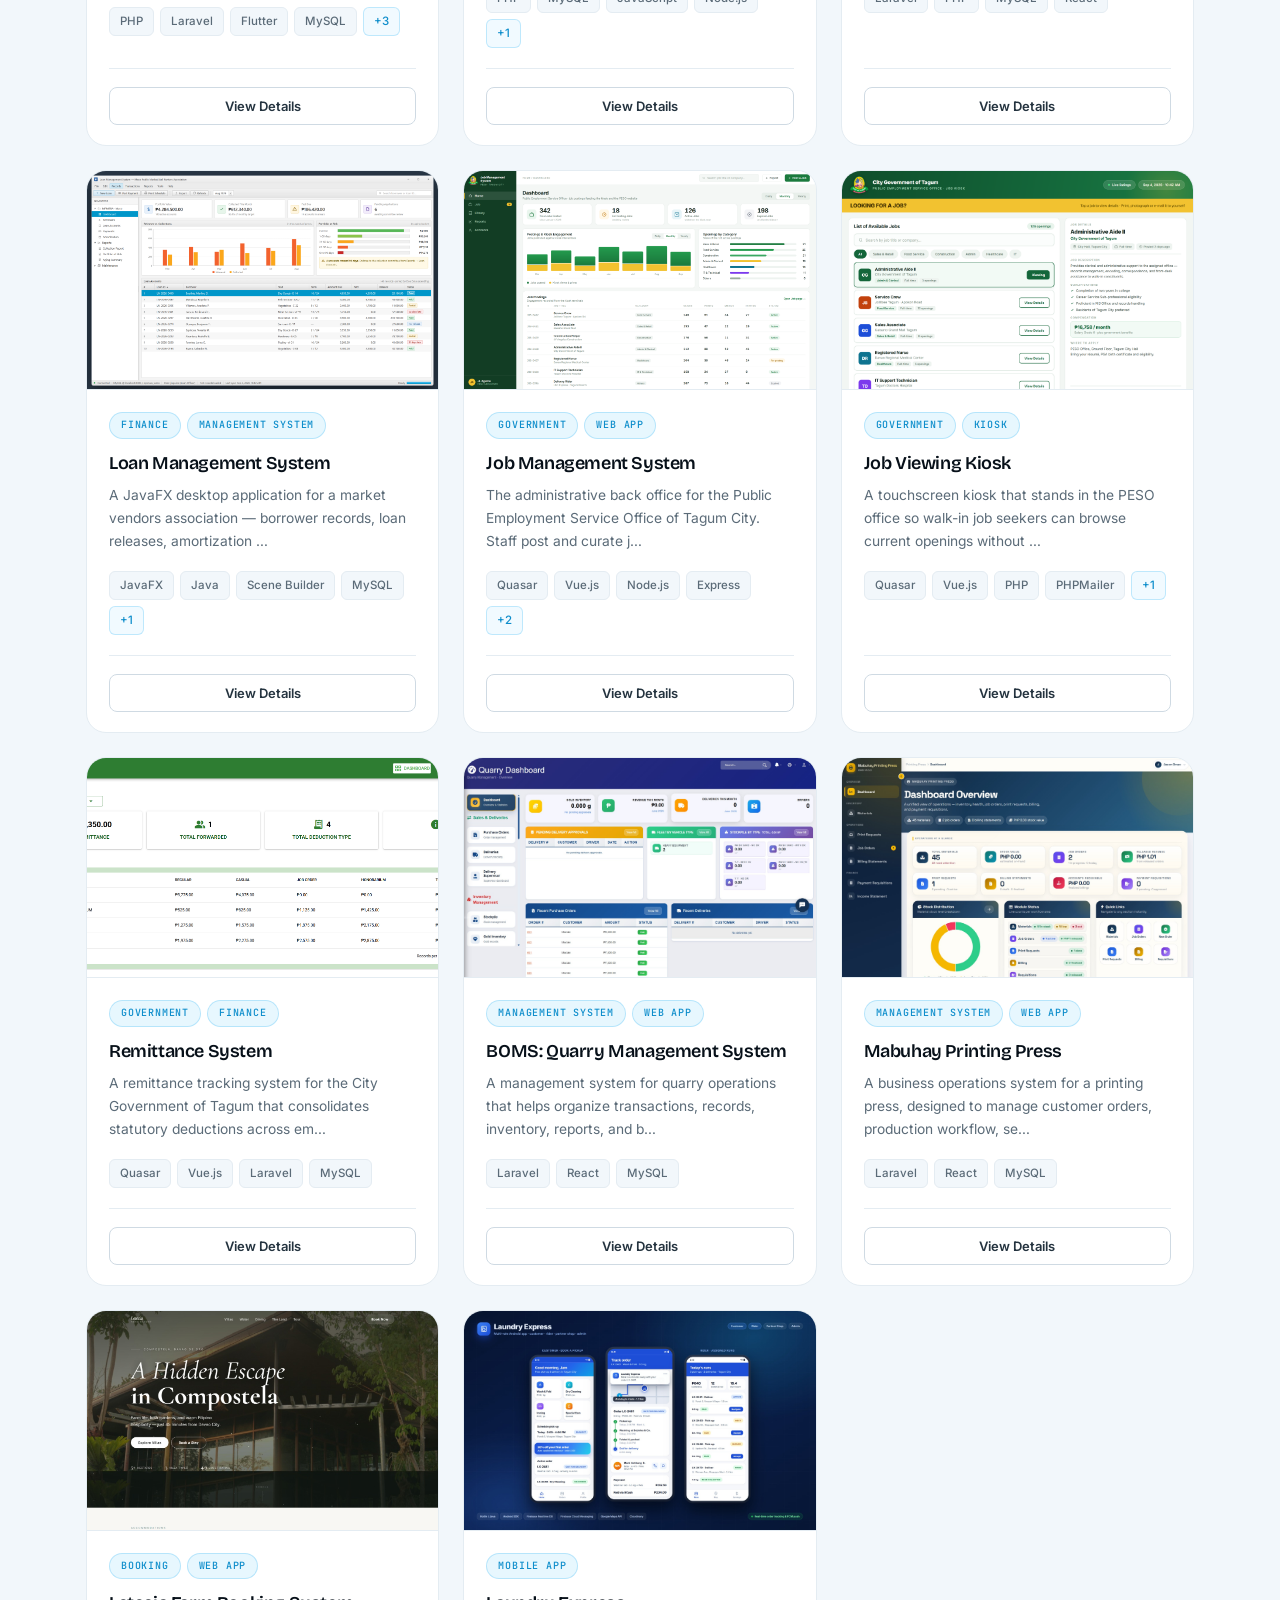
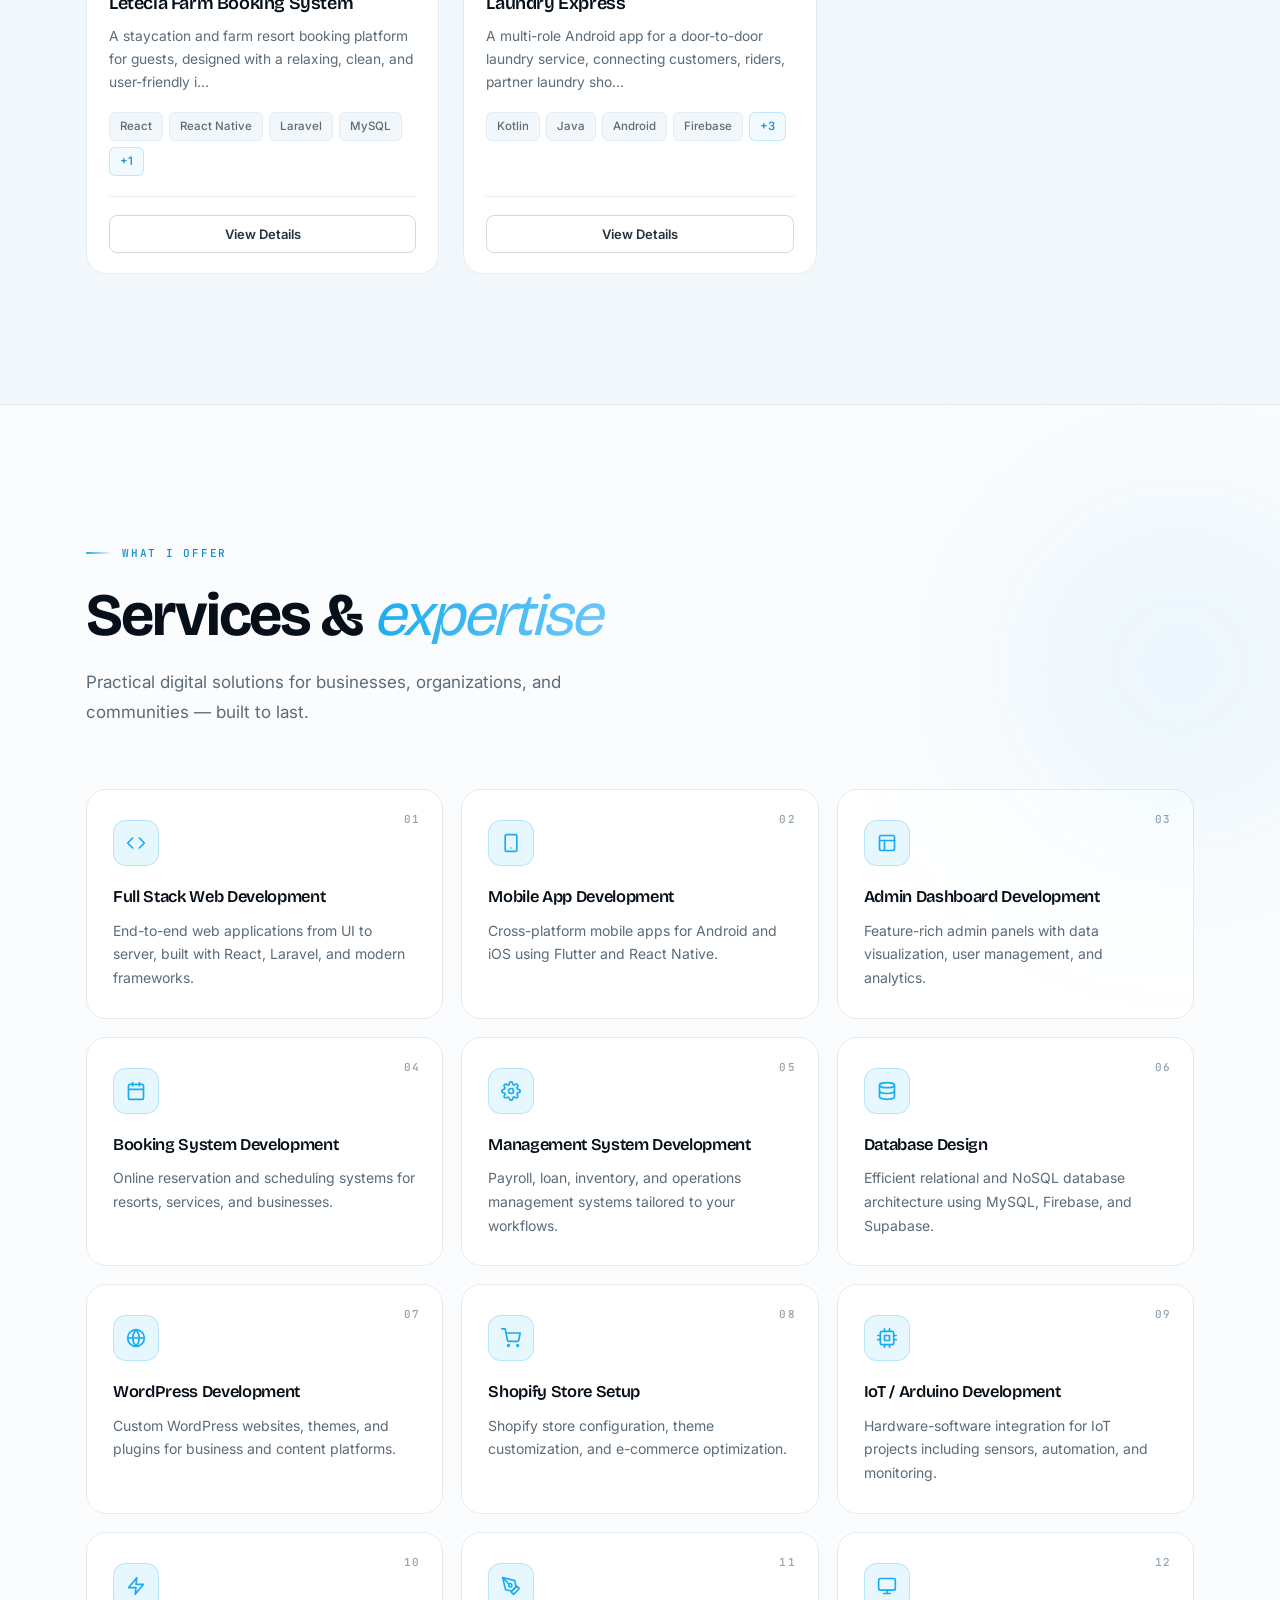
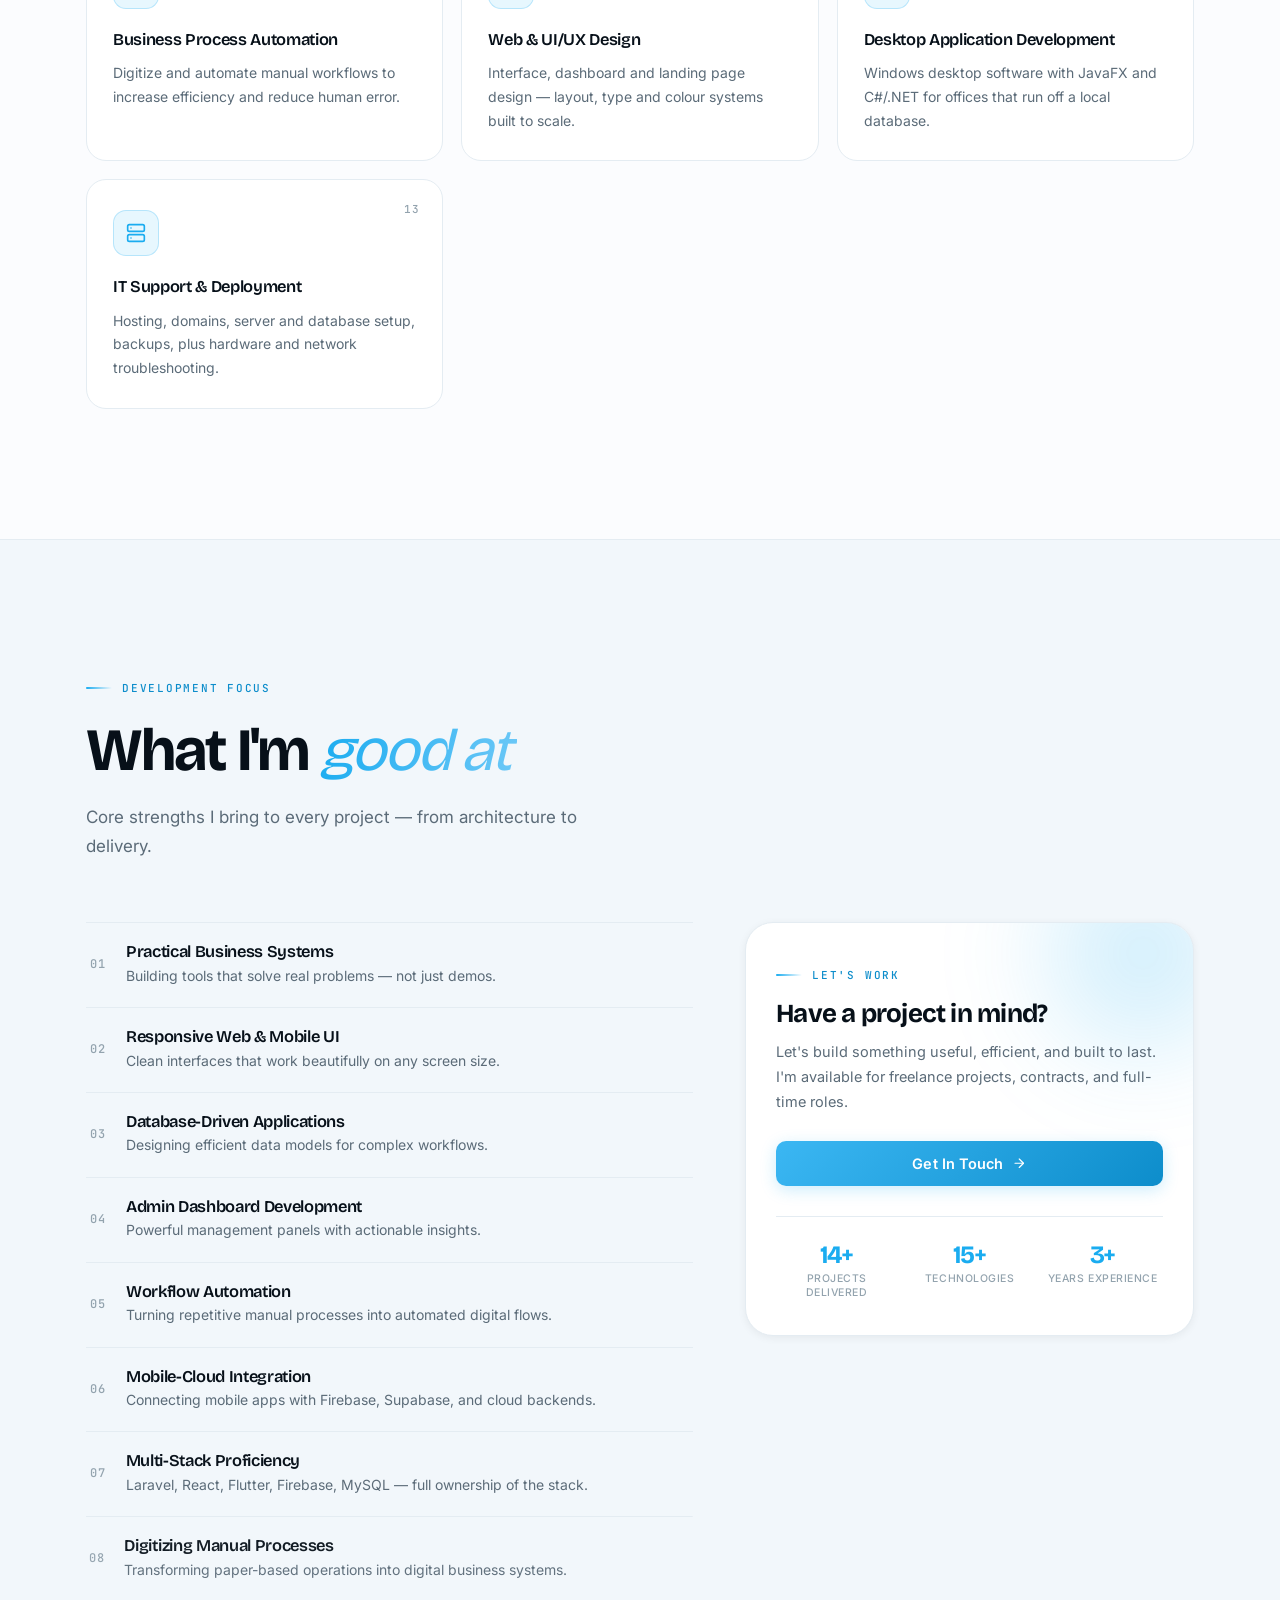
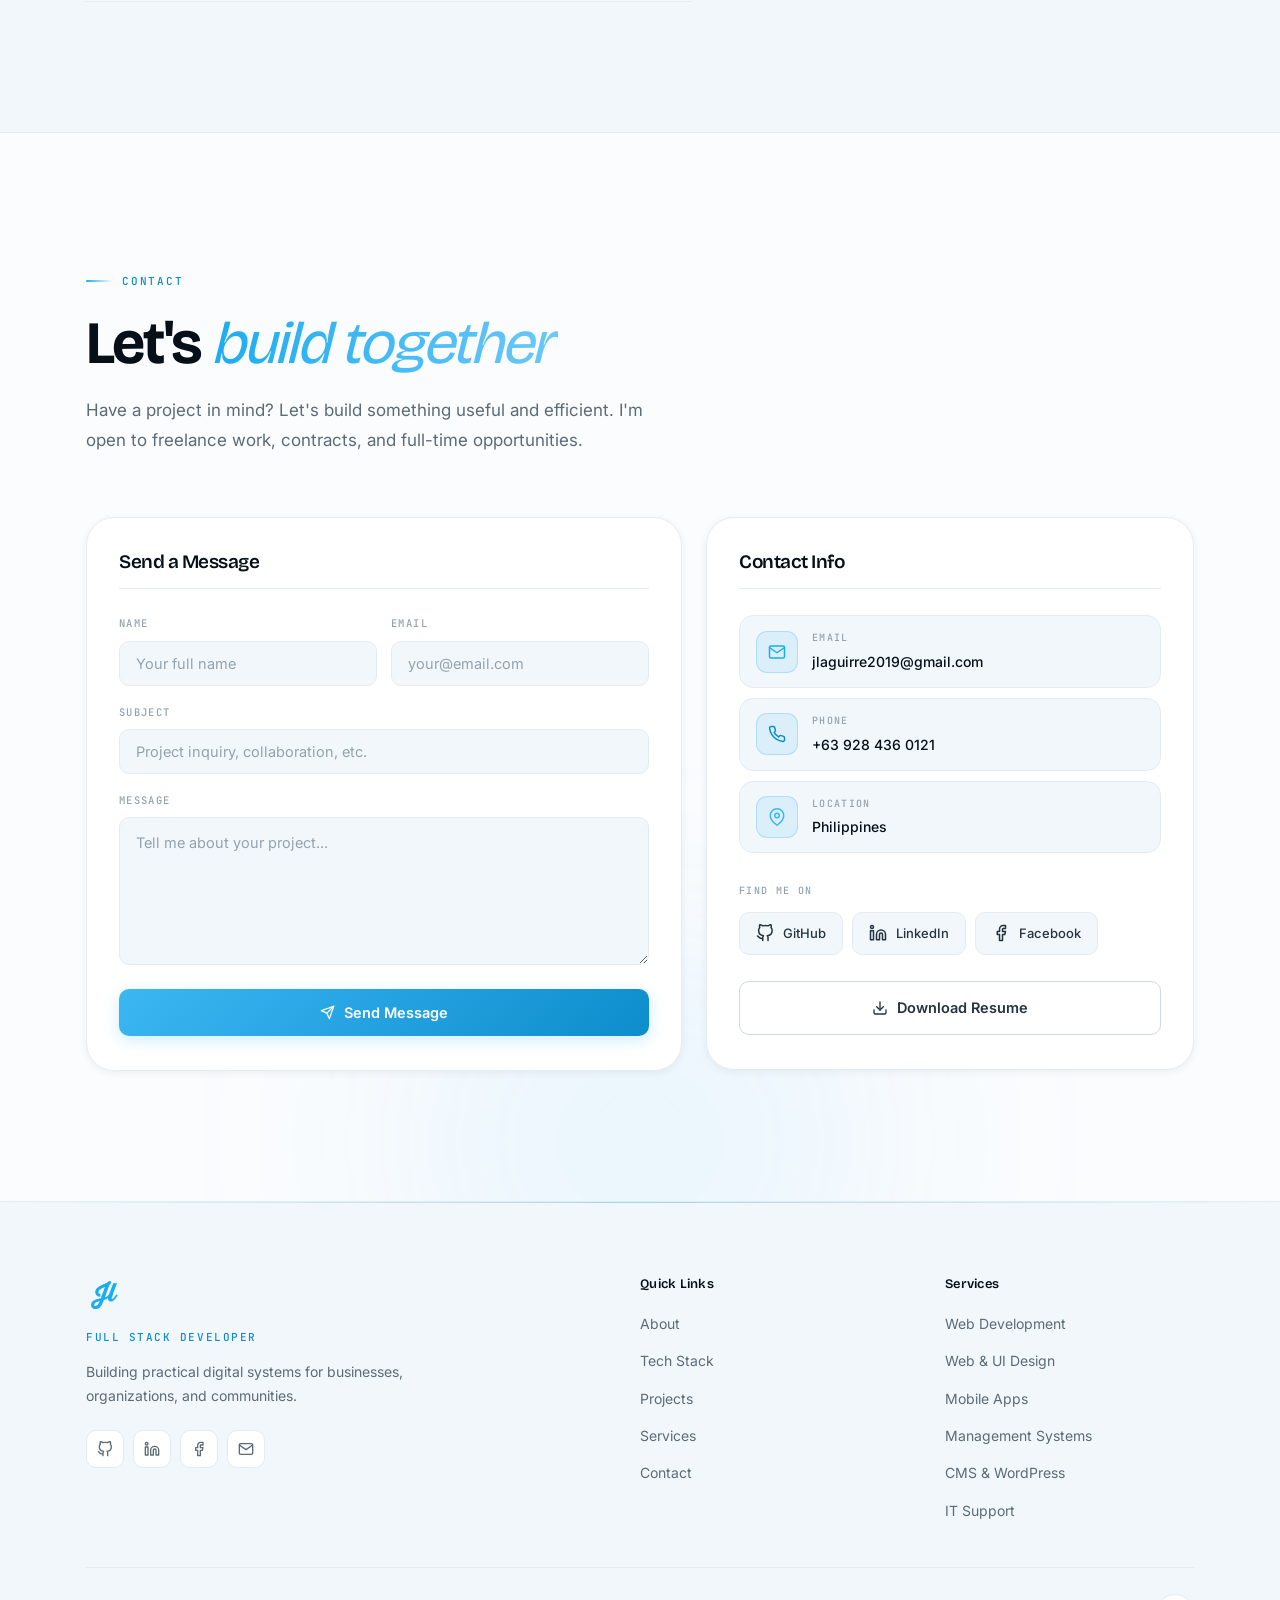
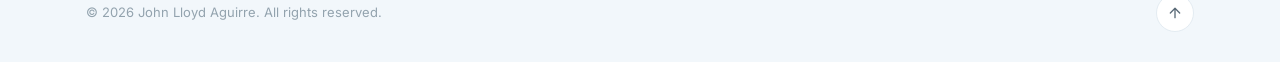
==== commit 2801de52: "Updates" ====
--- a/Portfolio/index.html
+++ b/Portfolio/index.html
@@ -38,7 +38,7 @@
         } catch (e) {}
       })();
     </script>
-    <script type="module" crossorigin src="./assets/index-p_HDhcOQ.js"></script>
+    <script type="module" crossorigin src="./assets/index-BP2-cBj4.js"></script>
     <link rel="stylesheet" crossorigin href="./assets/index-BkOKr6JR.css">
   </head>
   <body>
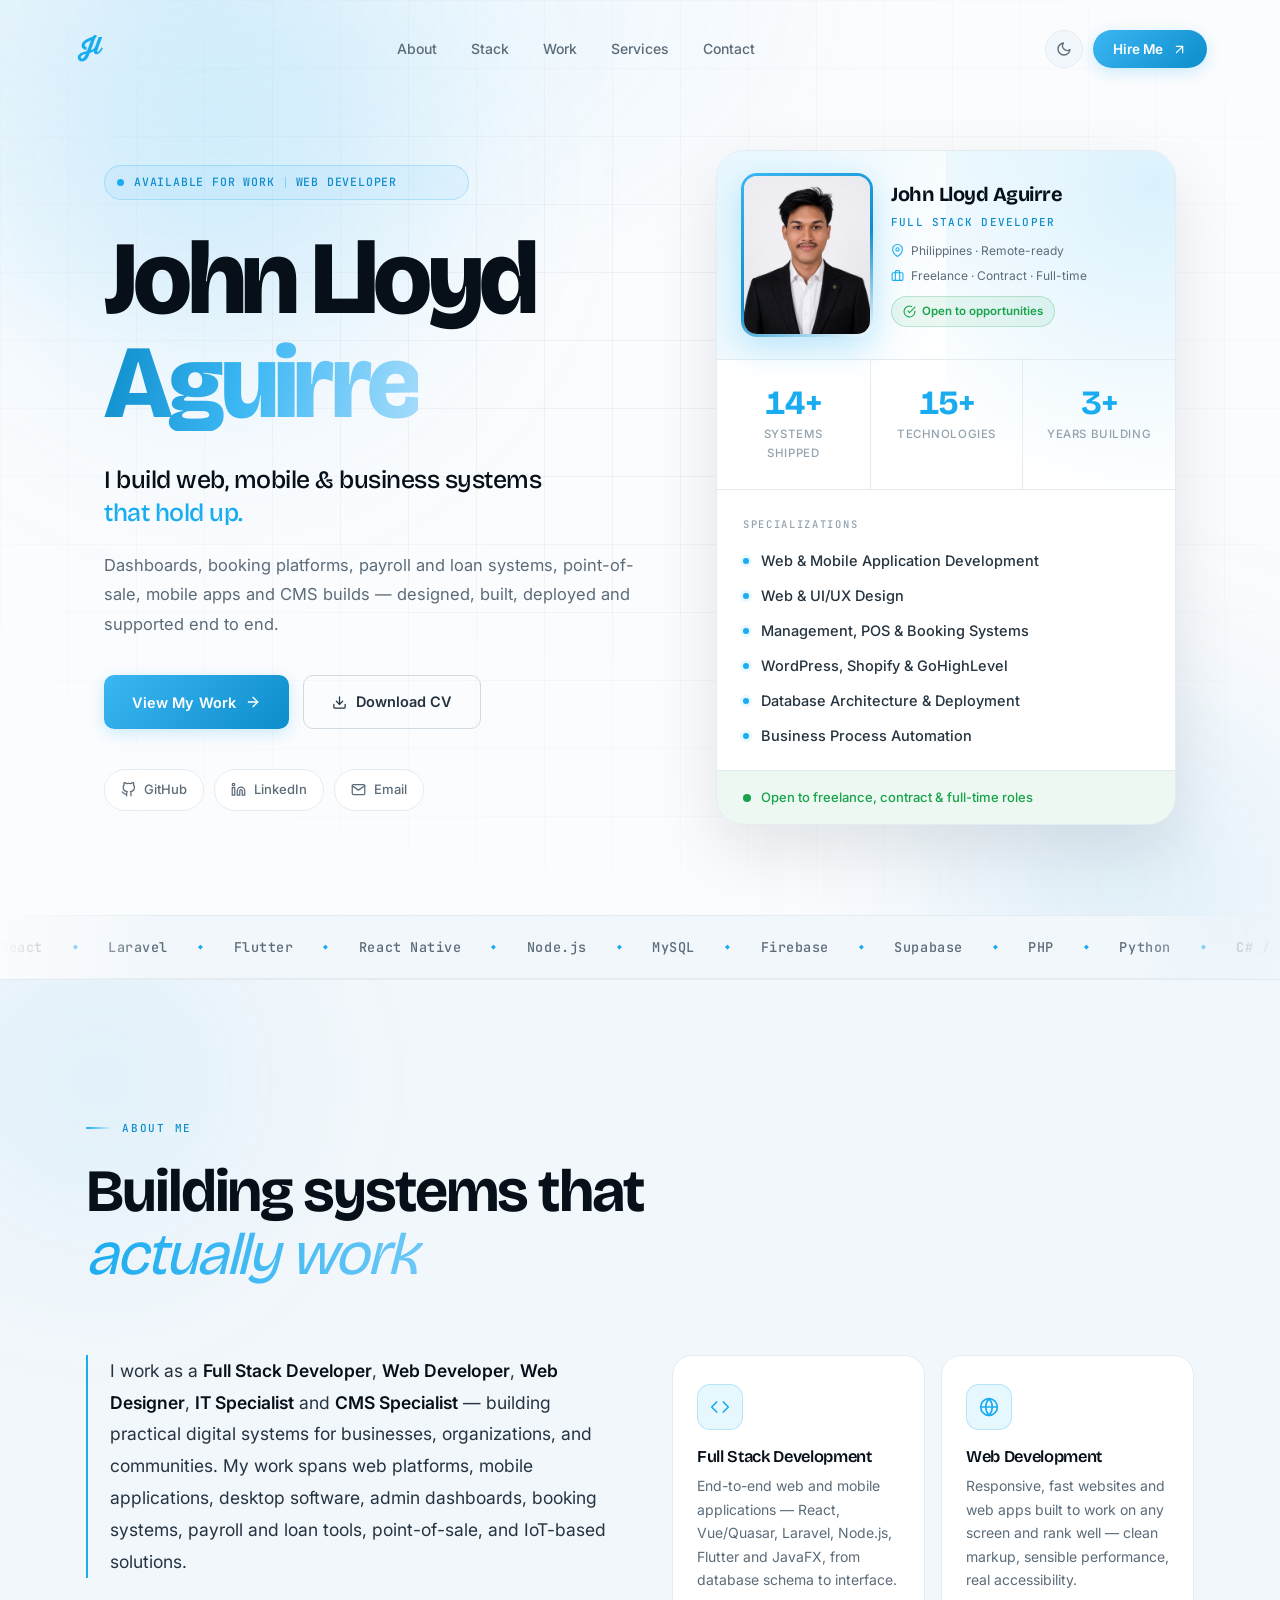
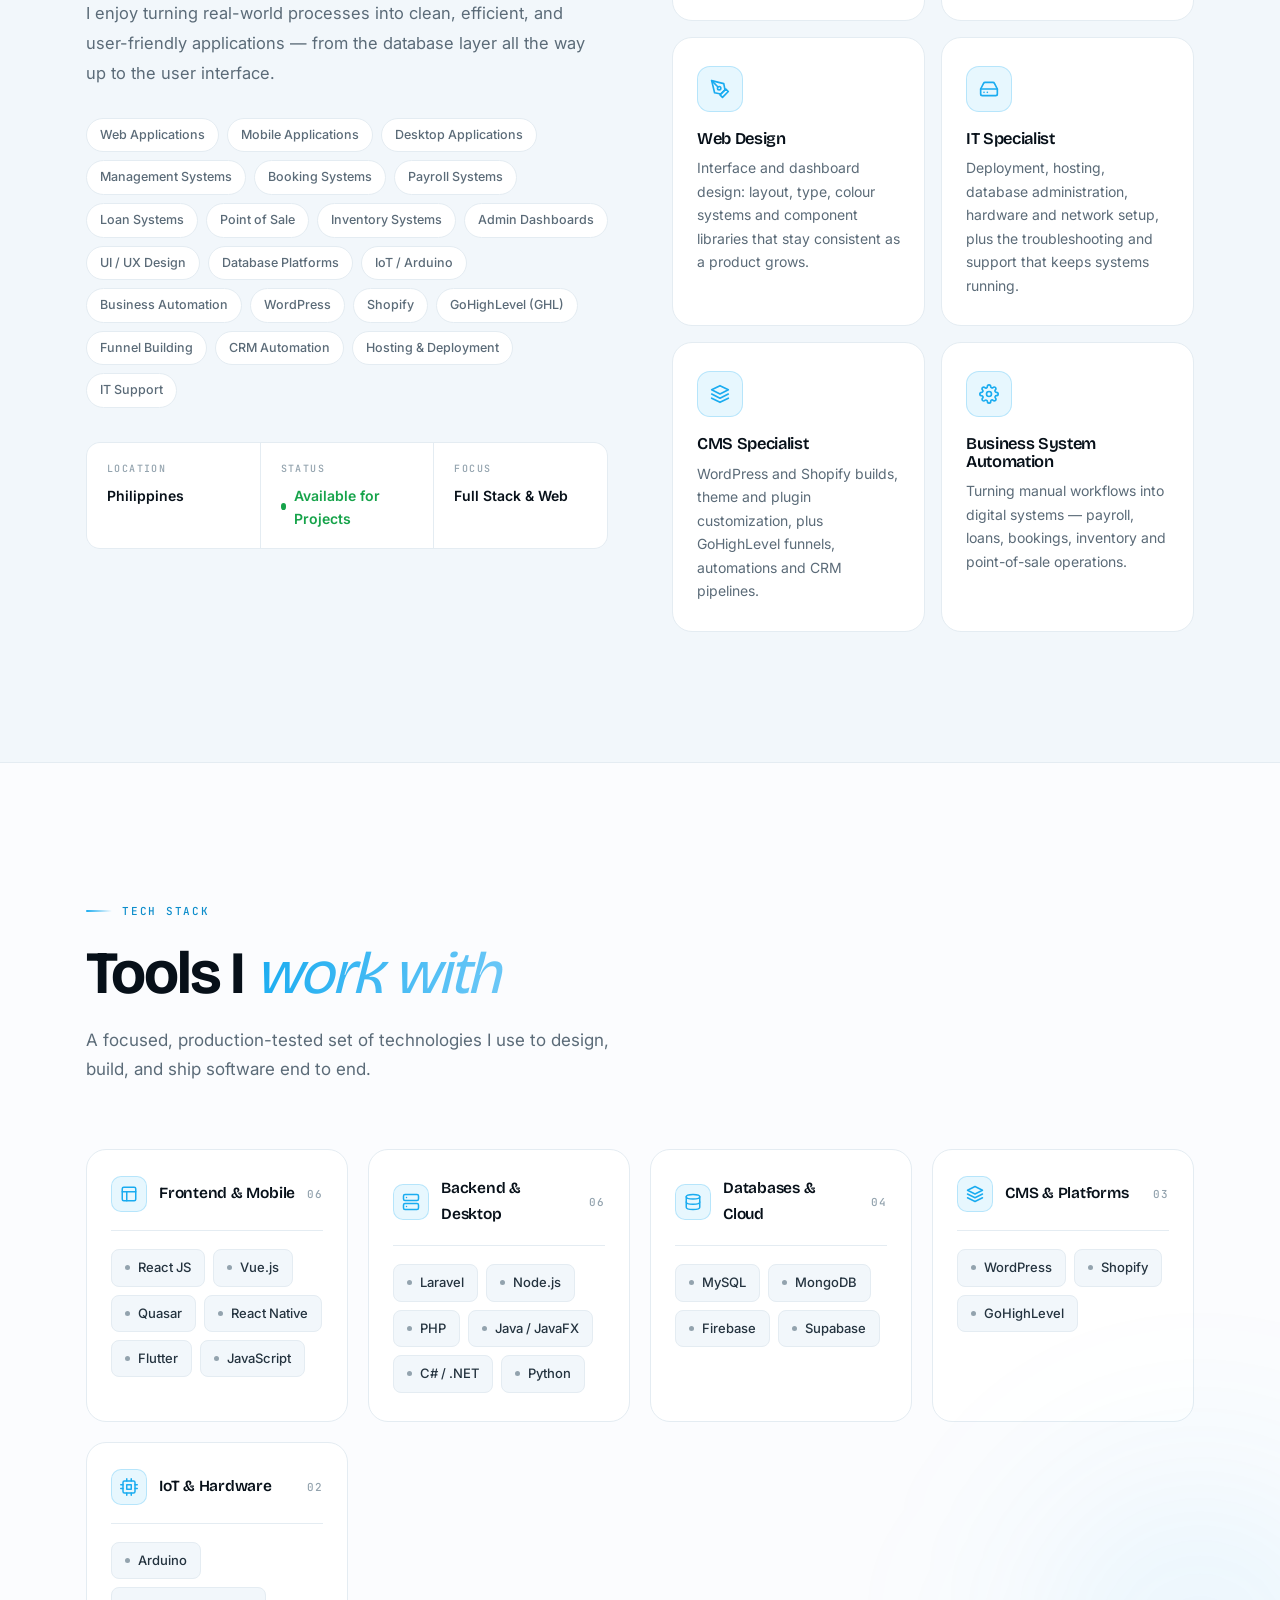
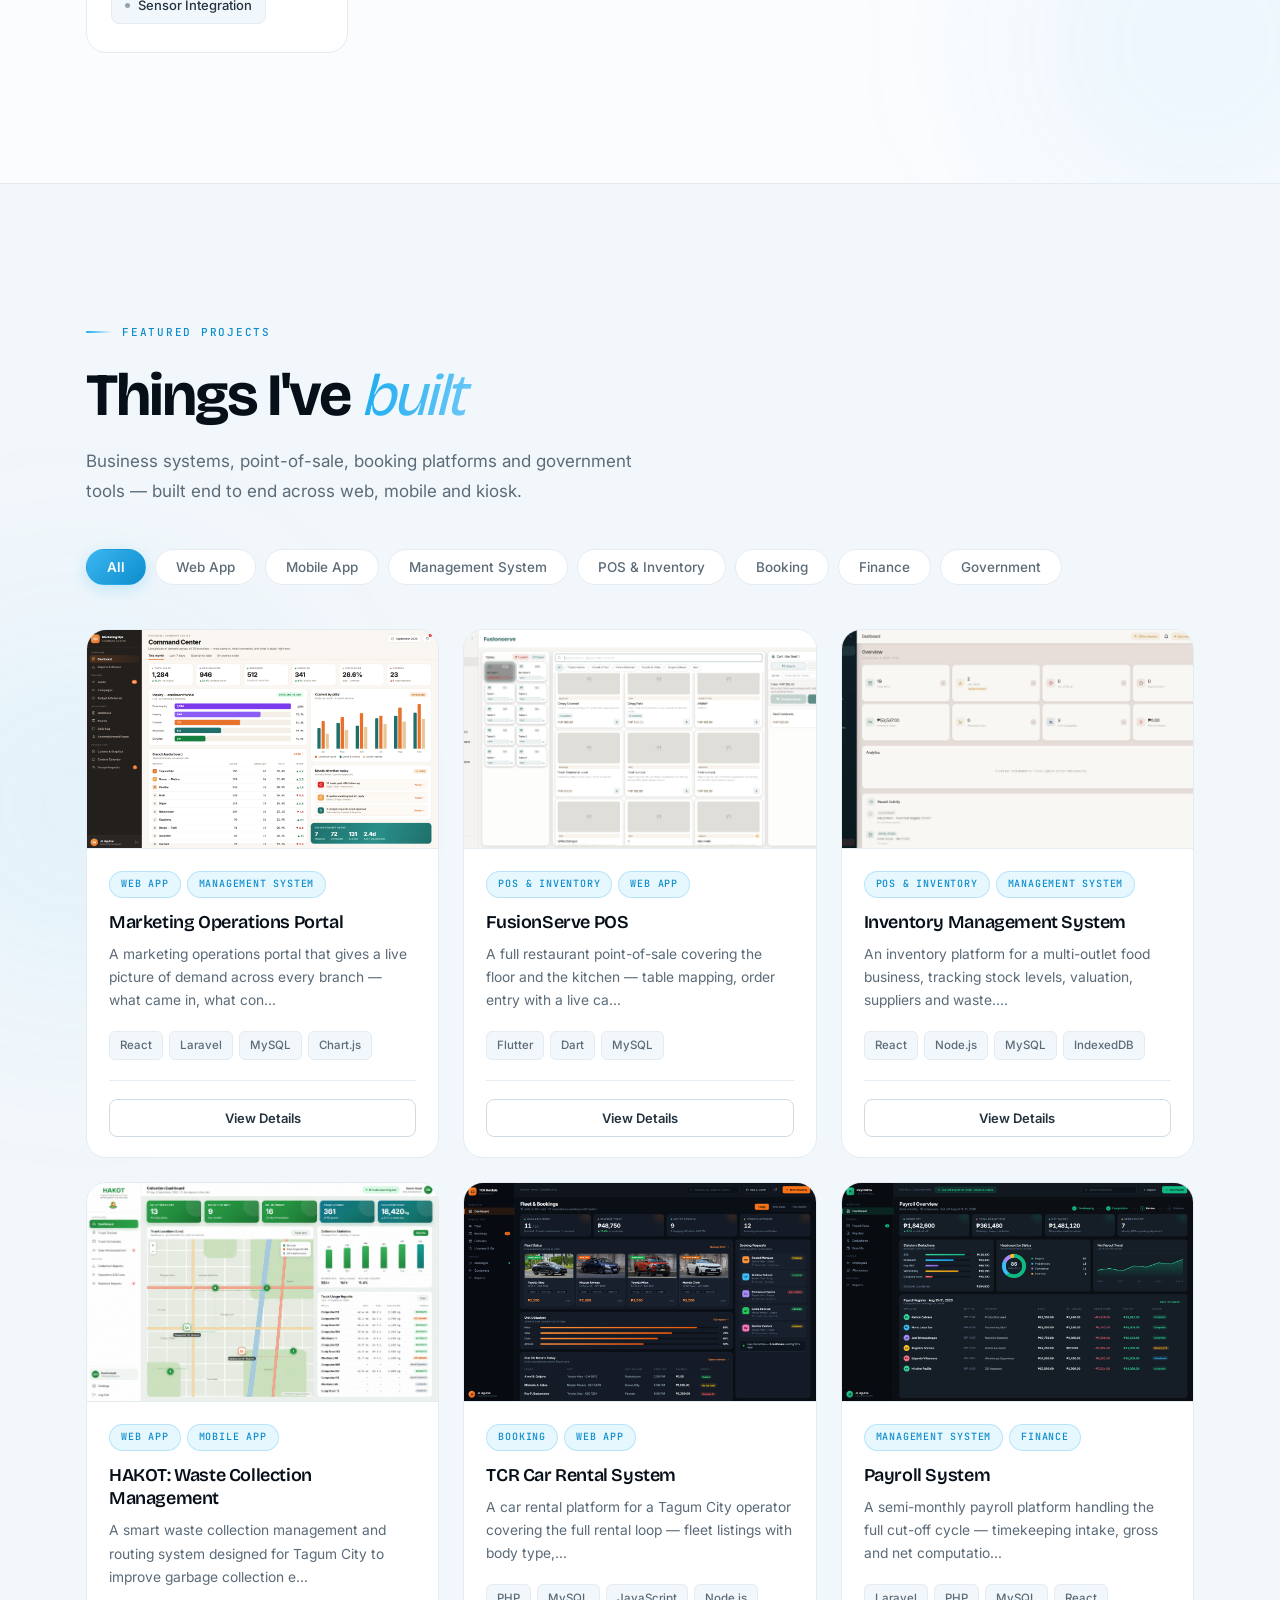
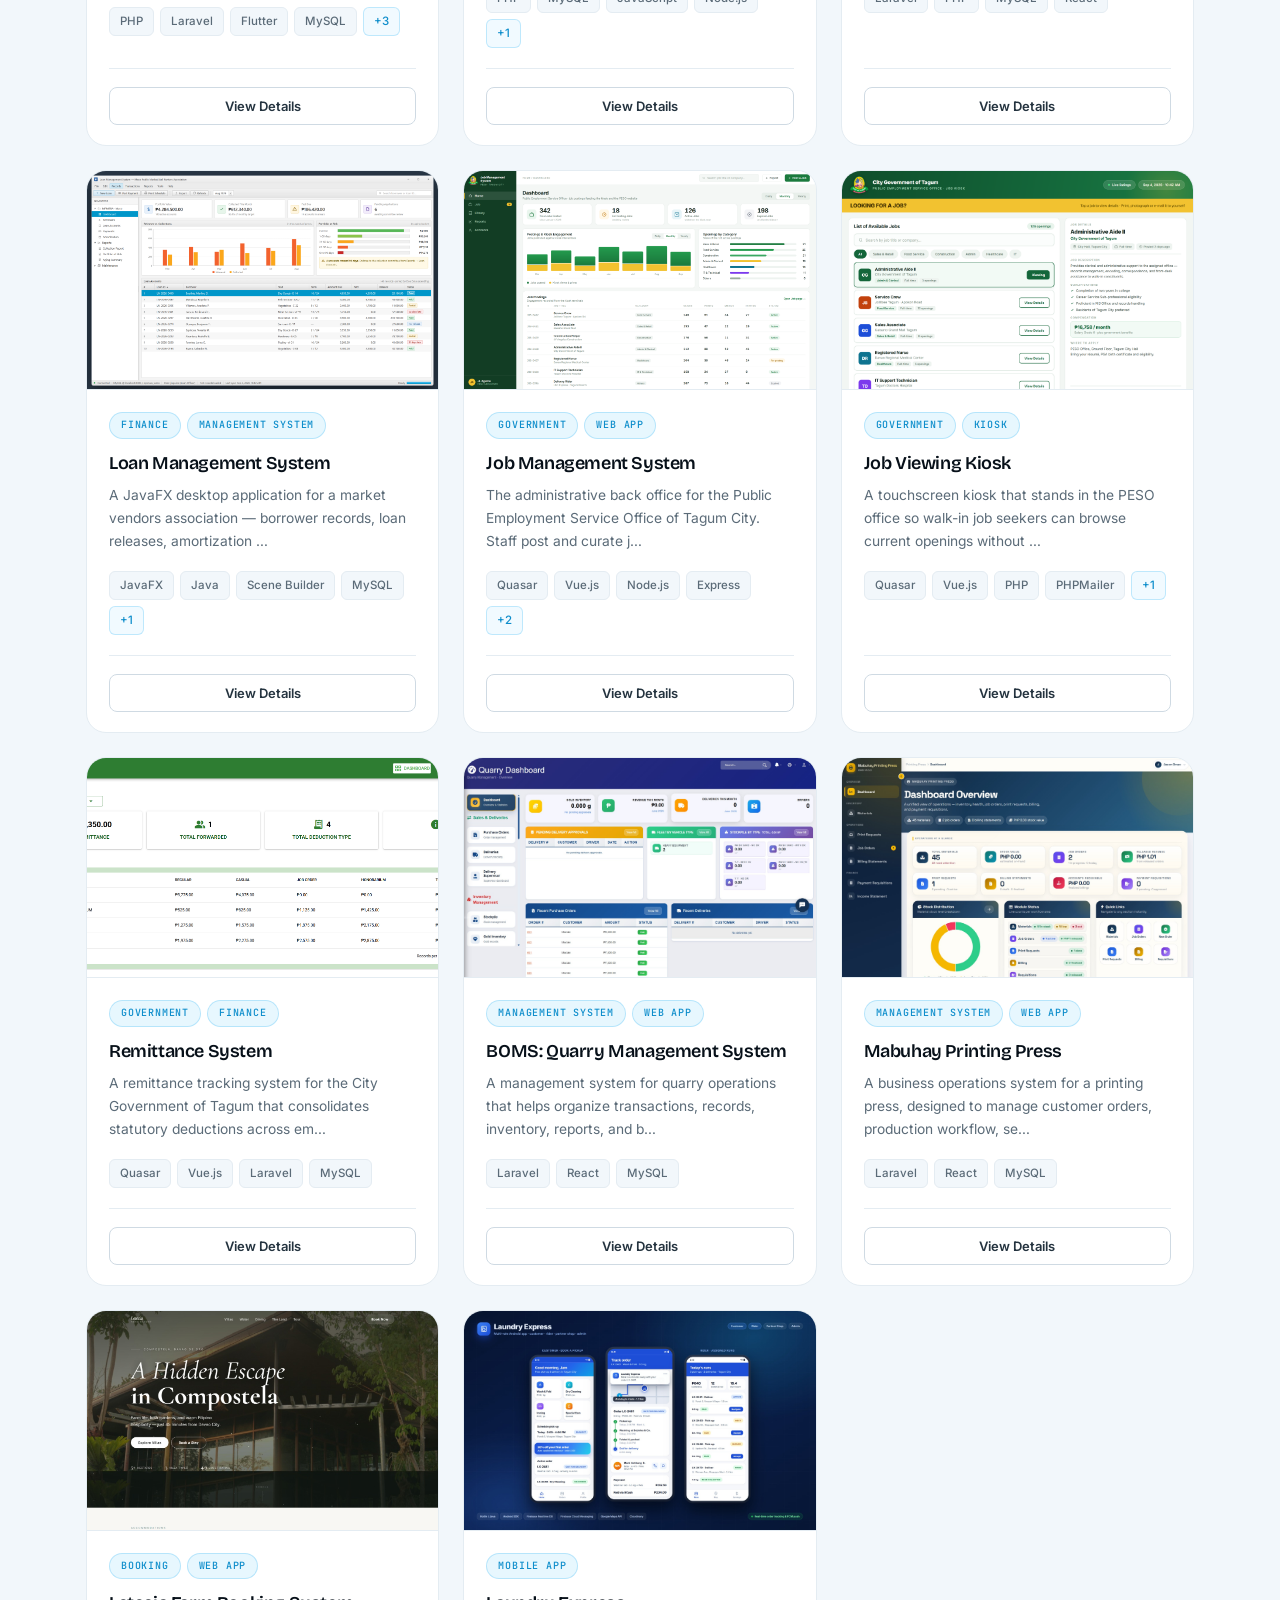
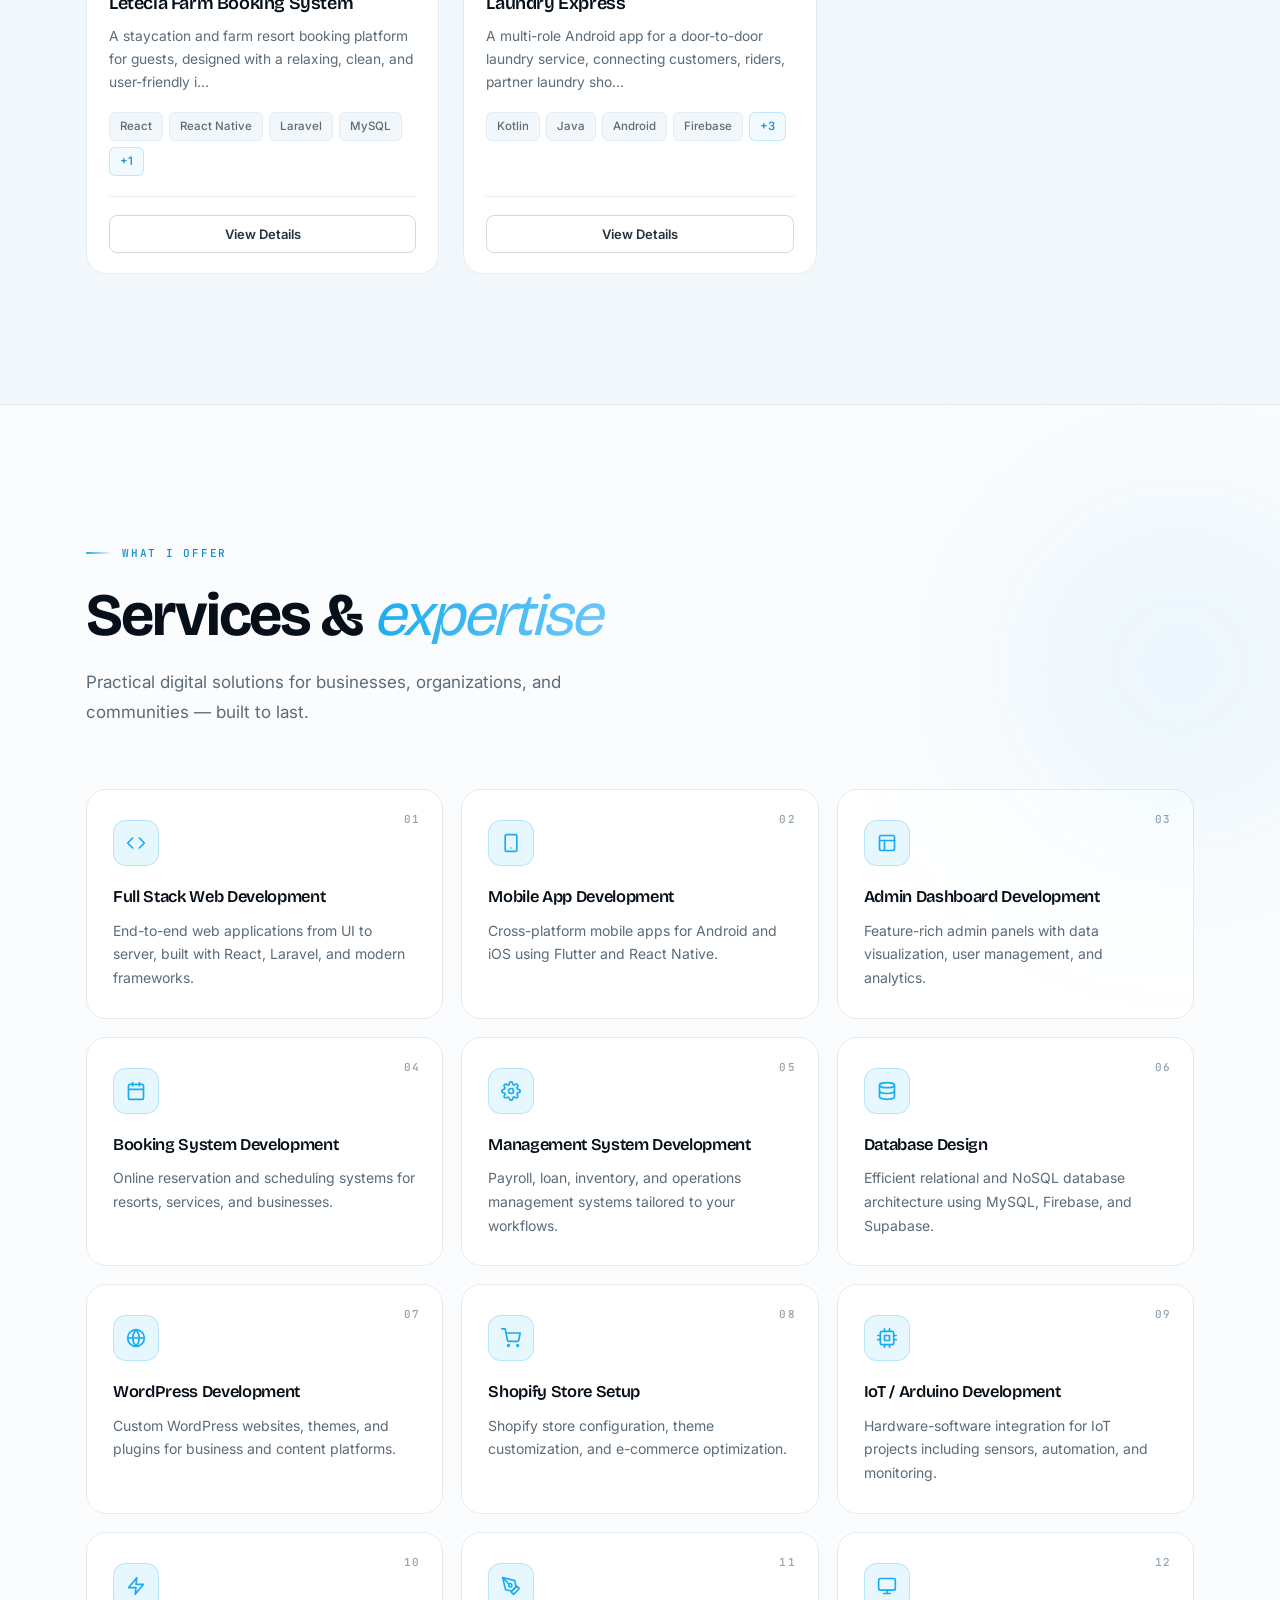
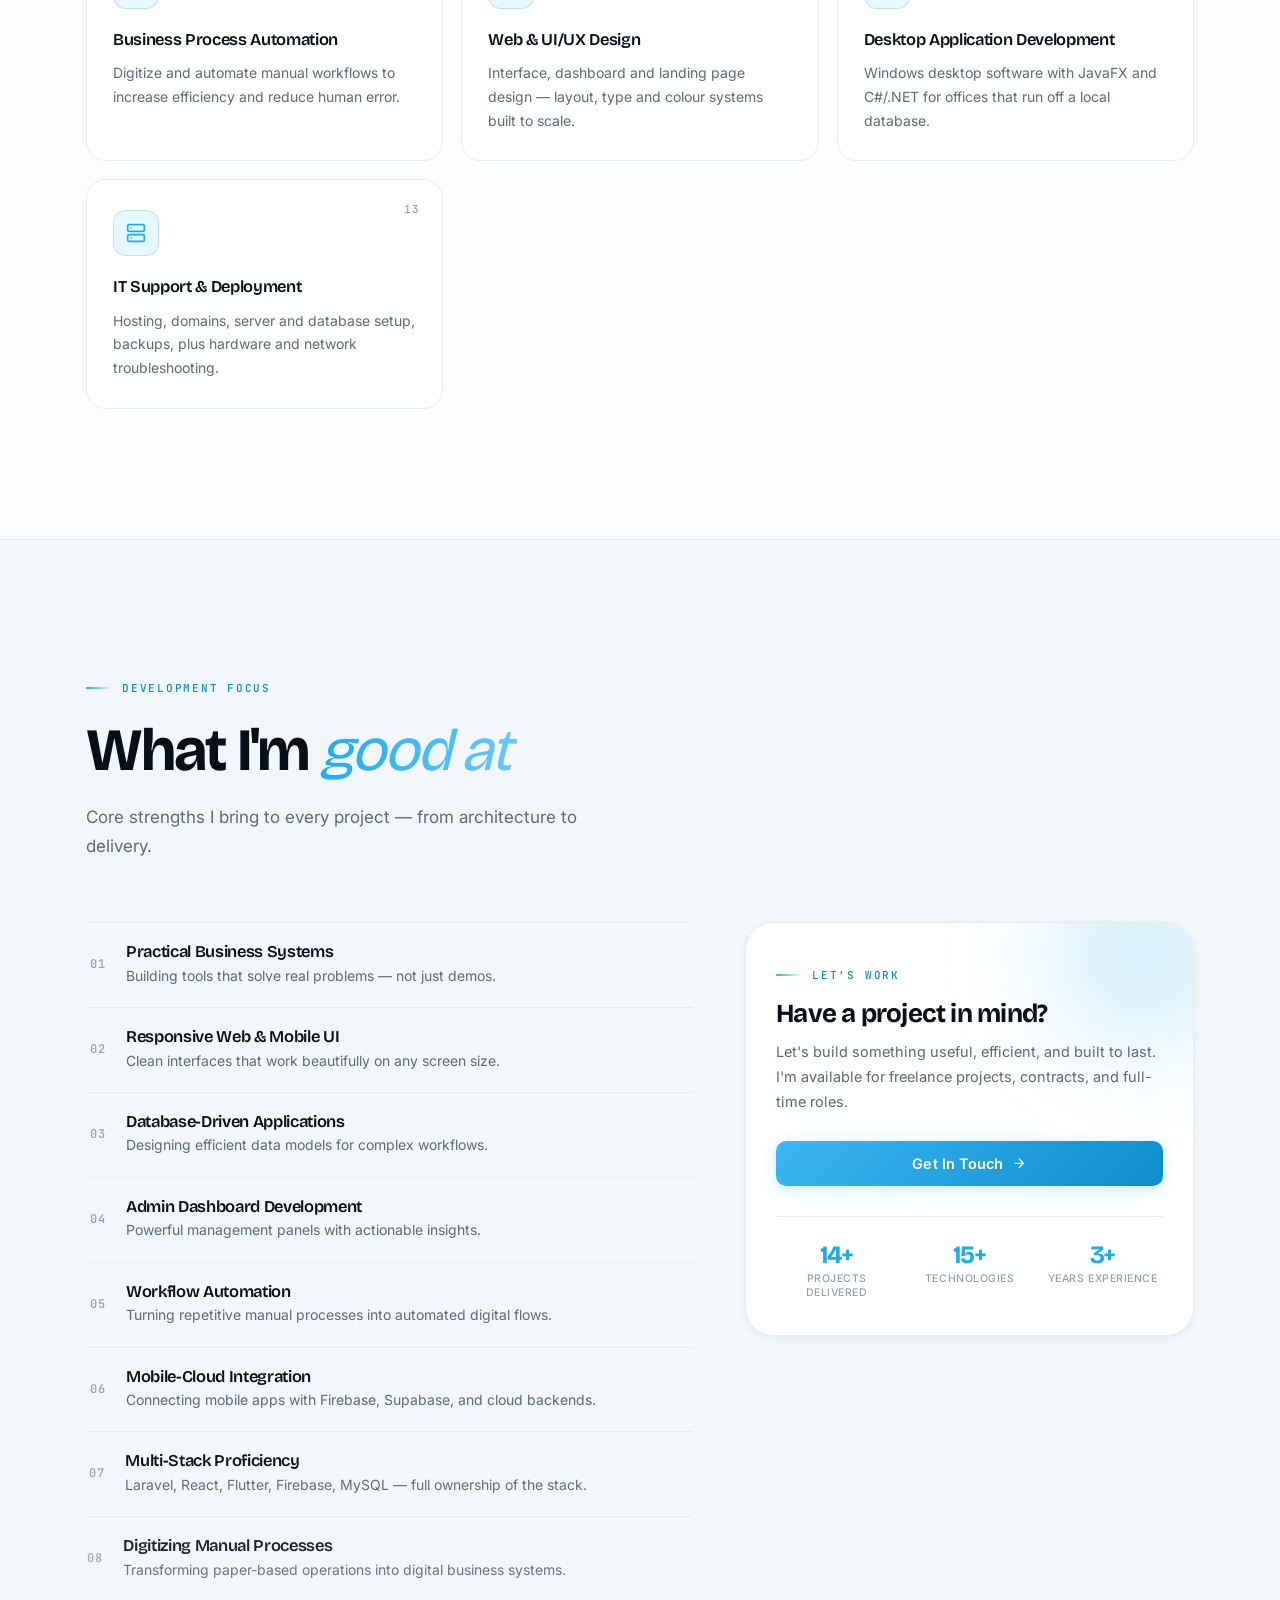
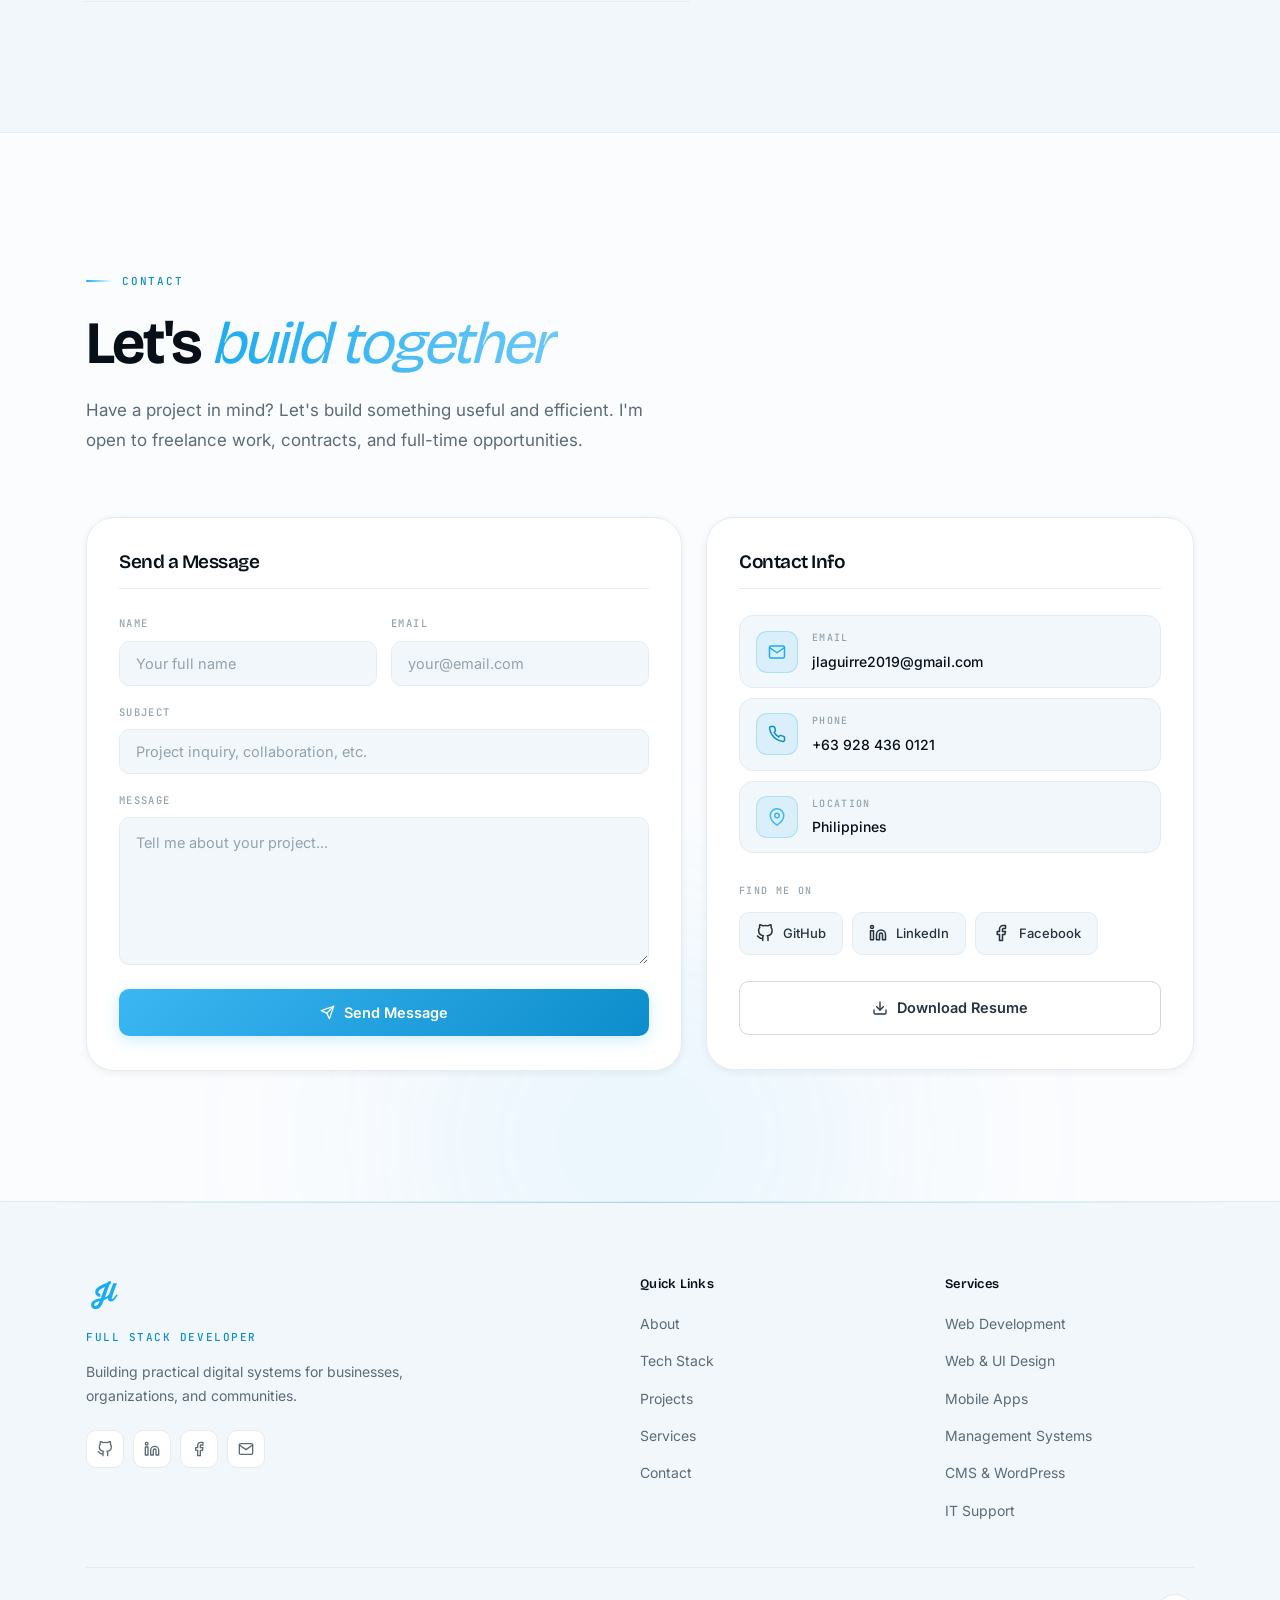
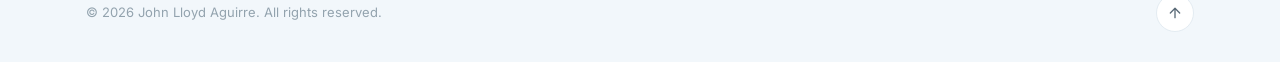
==== commit 12e82cc8: "Updates" ====
--- a/Portfolio/index.html
+++ b/Portfolio/index.html
@@ -38,7 +38,7 @@
         } catch (e) {}
       })();
     </script>
-    <script type="module" crossorigin src="./assets/index-BP2-cBj4.js"></script>
+    <script type="module" crossorigin src="./assets/index-D1FaV4aI.js"></script>
     <link rel="stylesheet" crossorigin href="./assets/index-BkOKr6JR.css">
   </head>
   <body>
